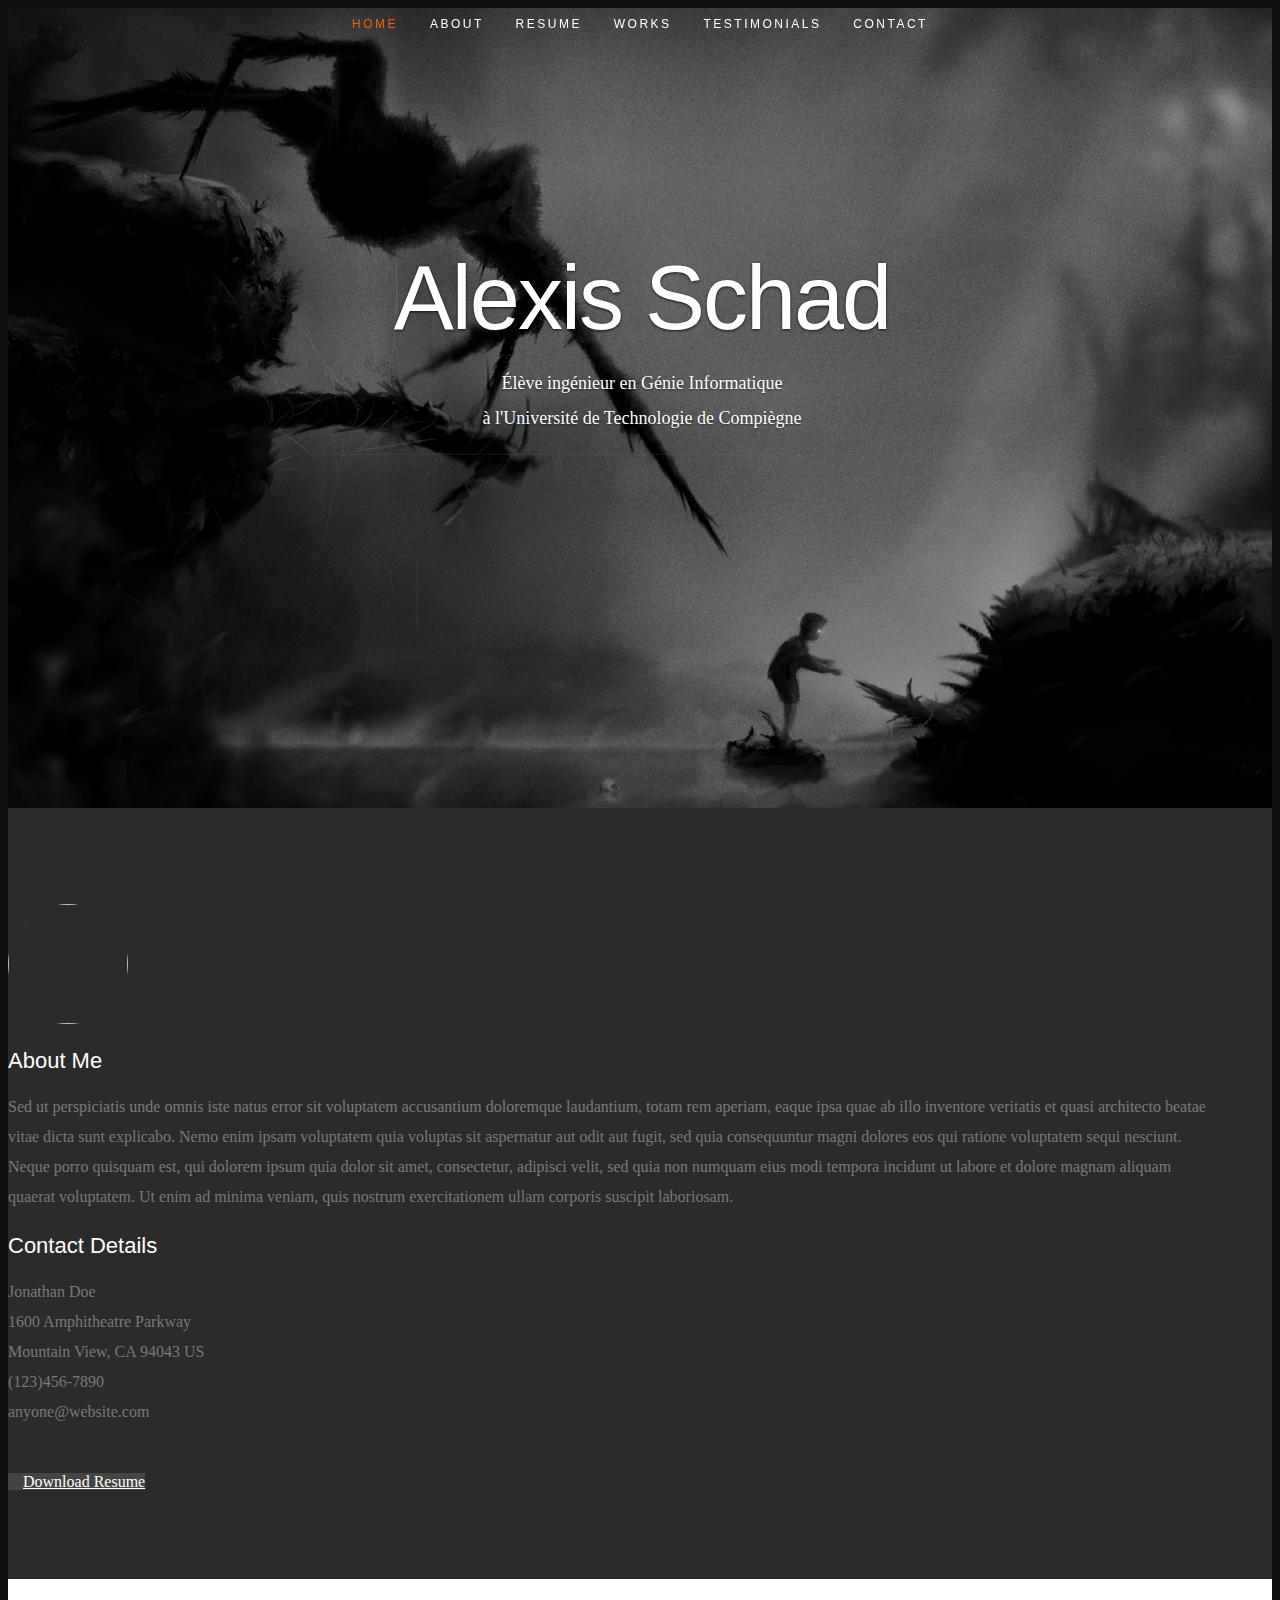
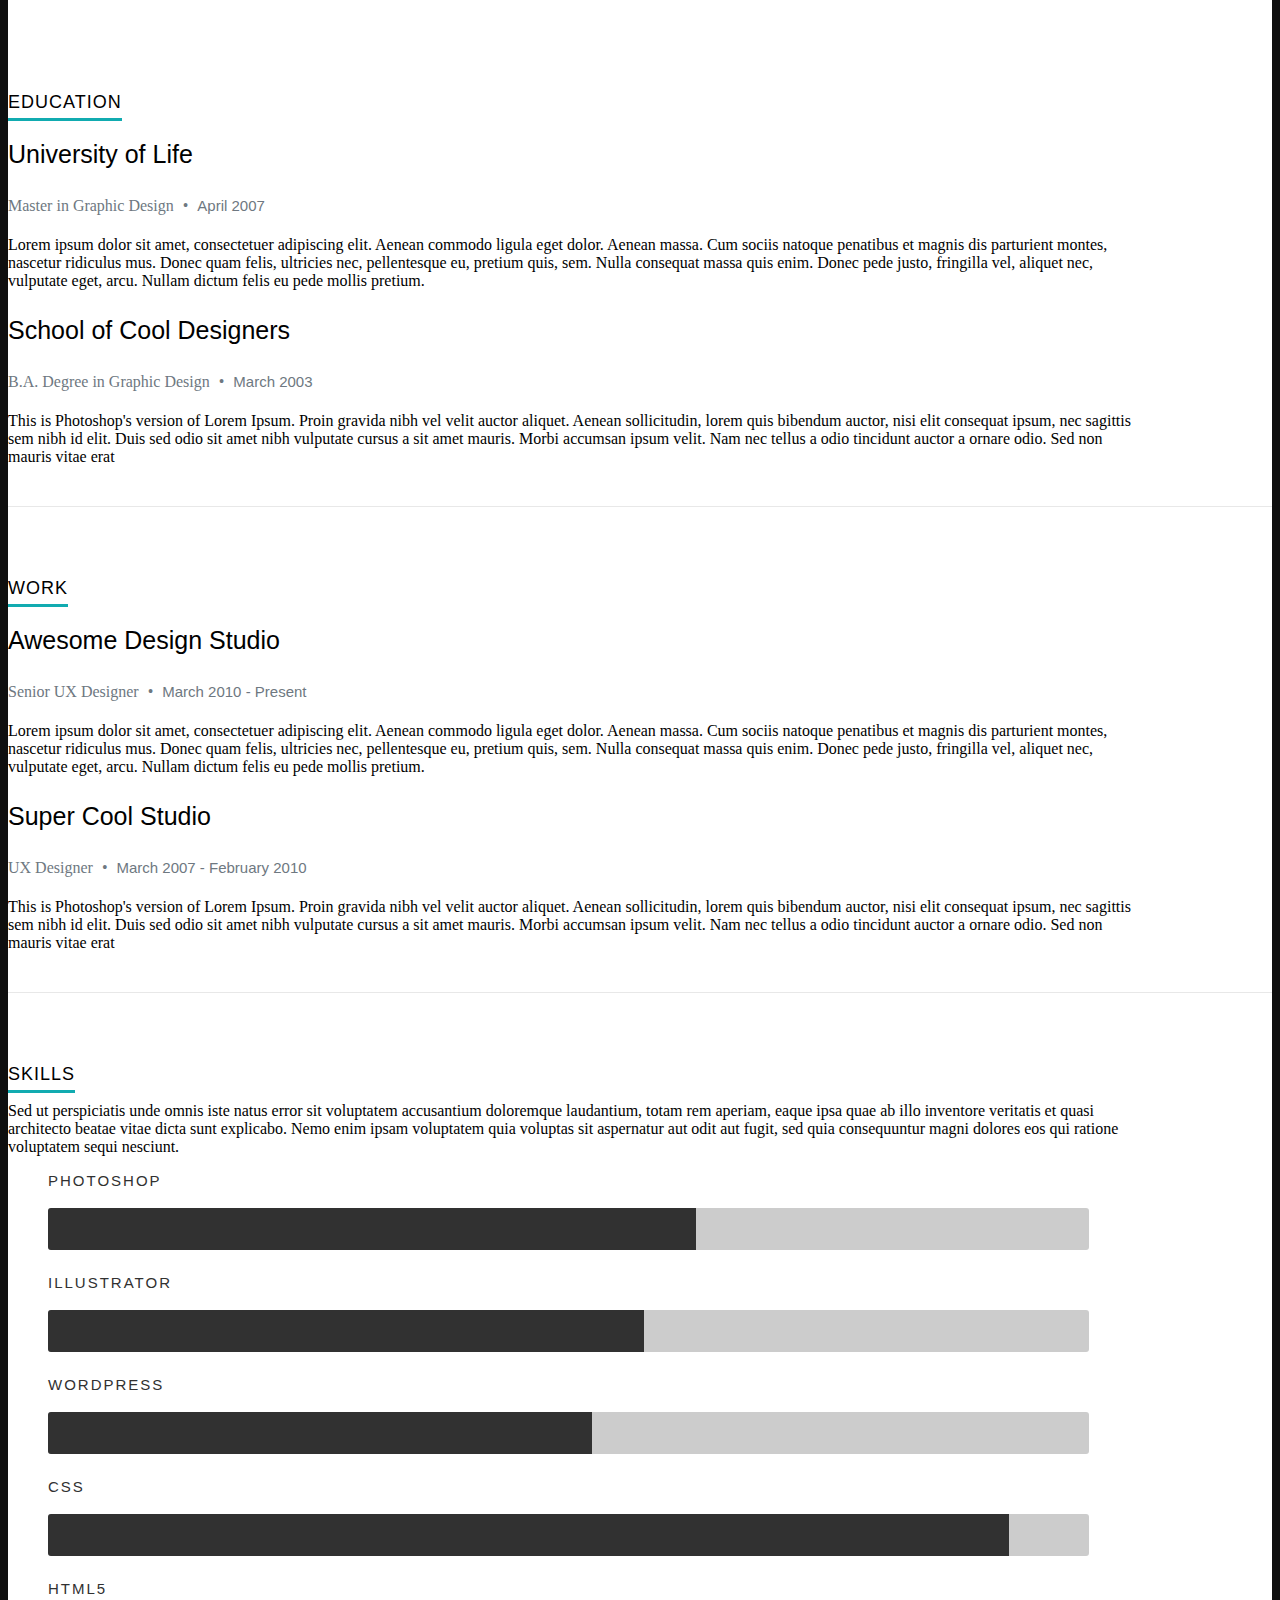
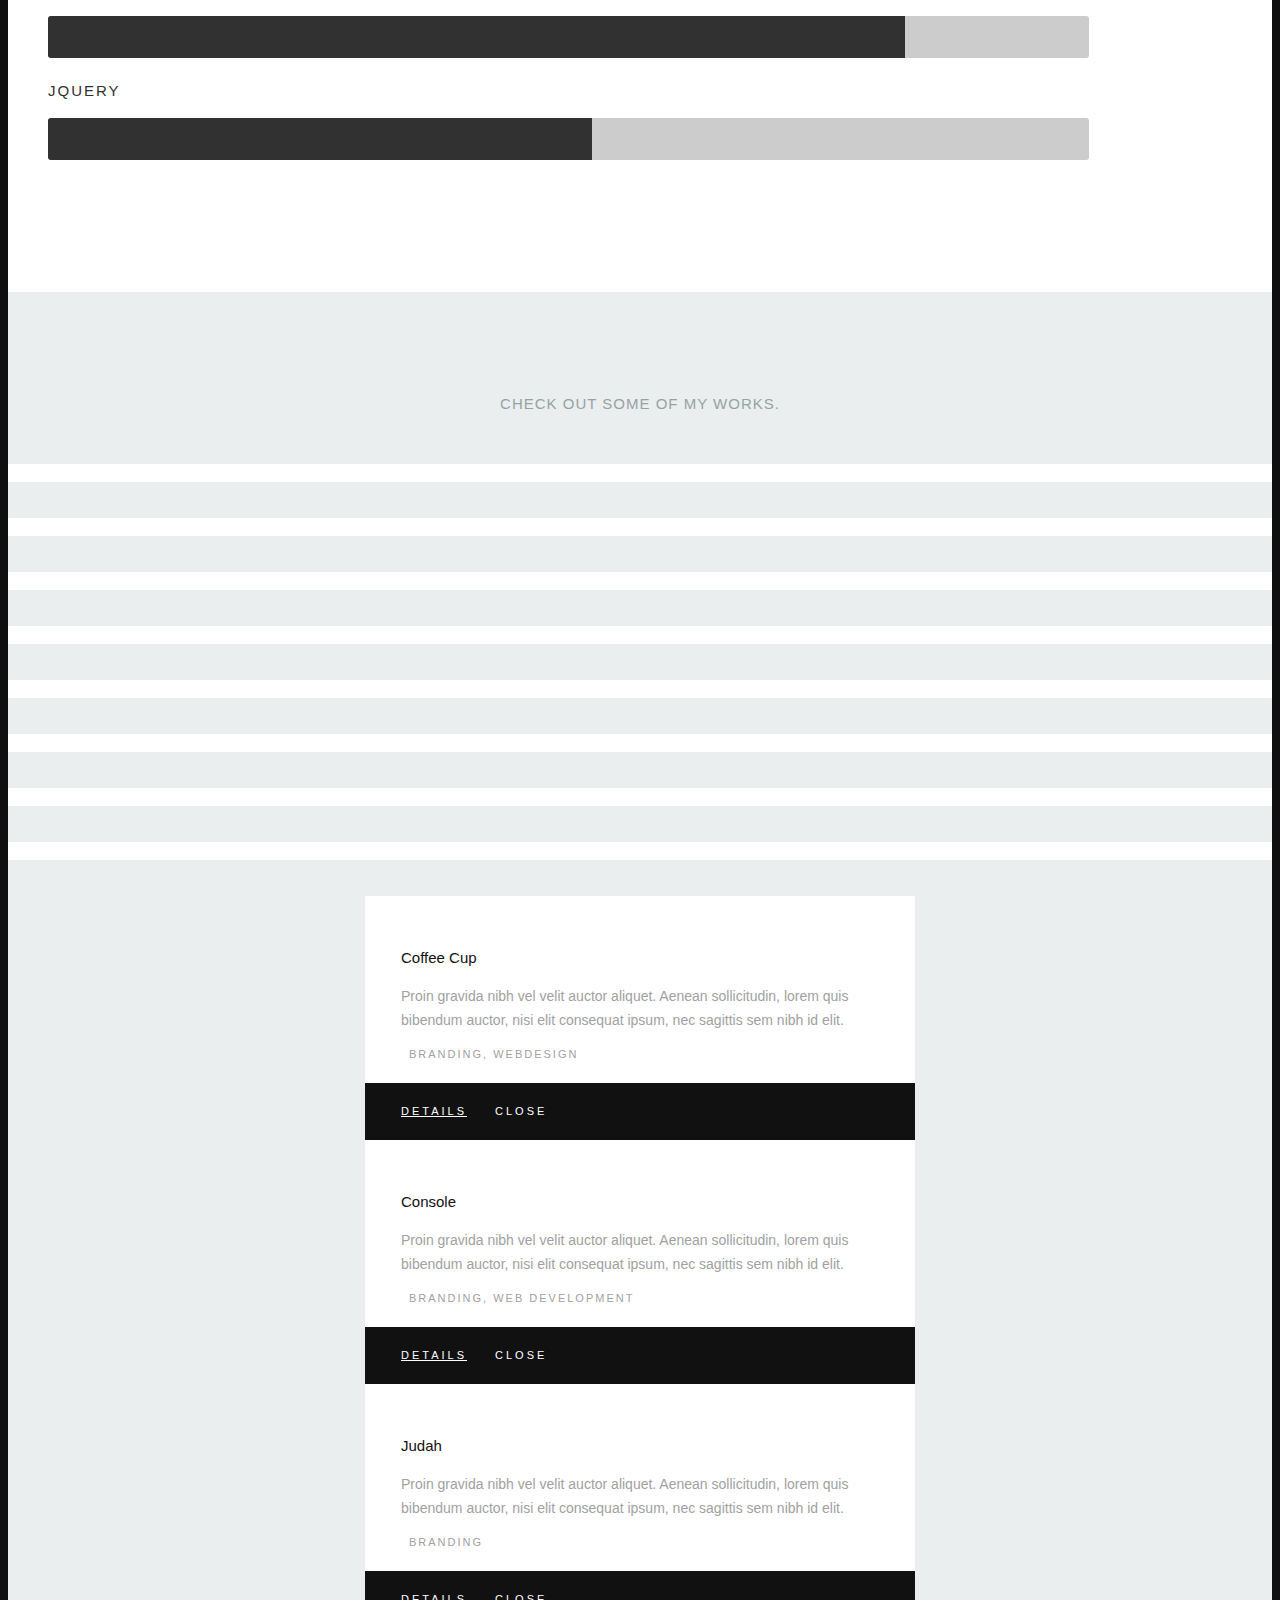
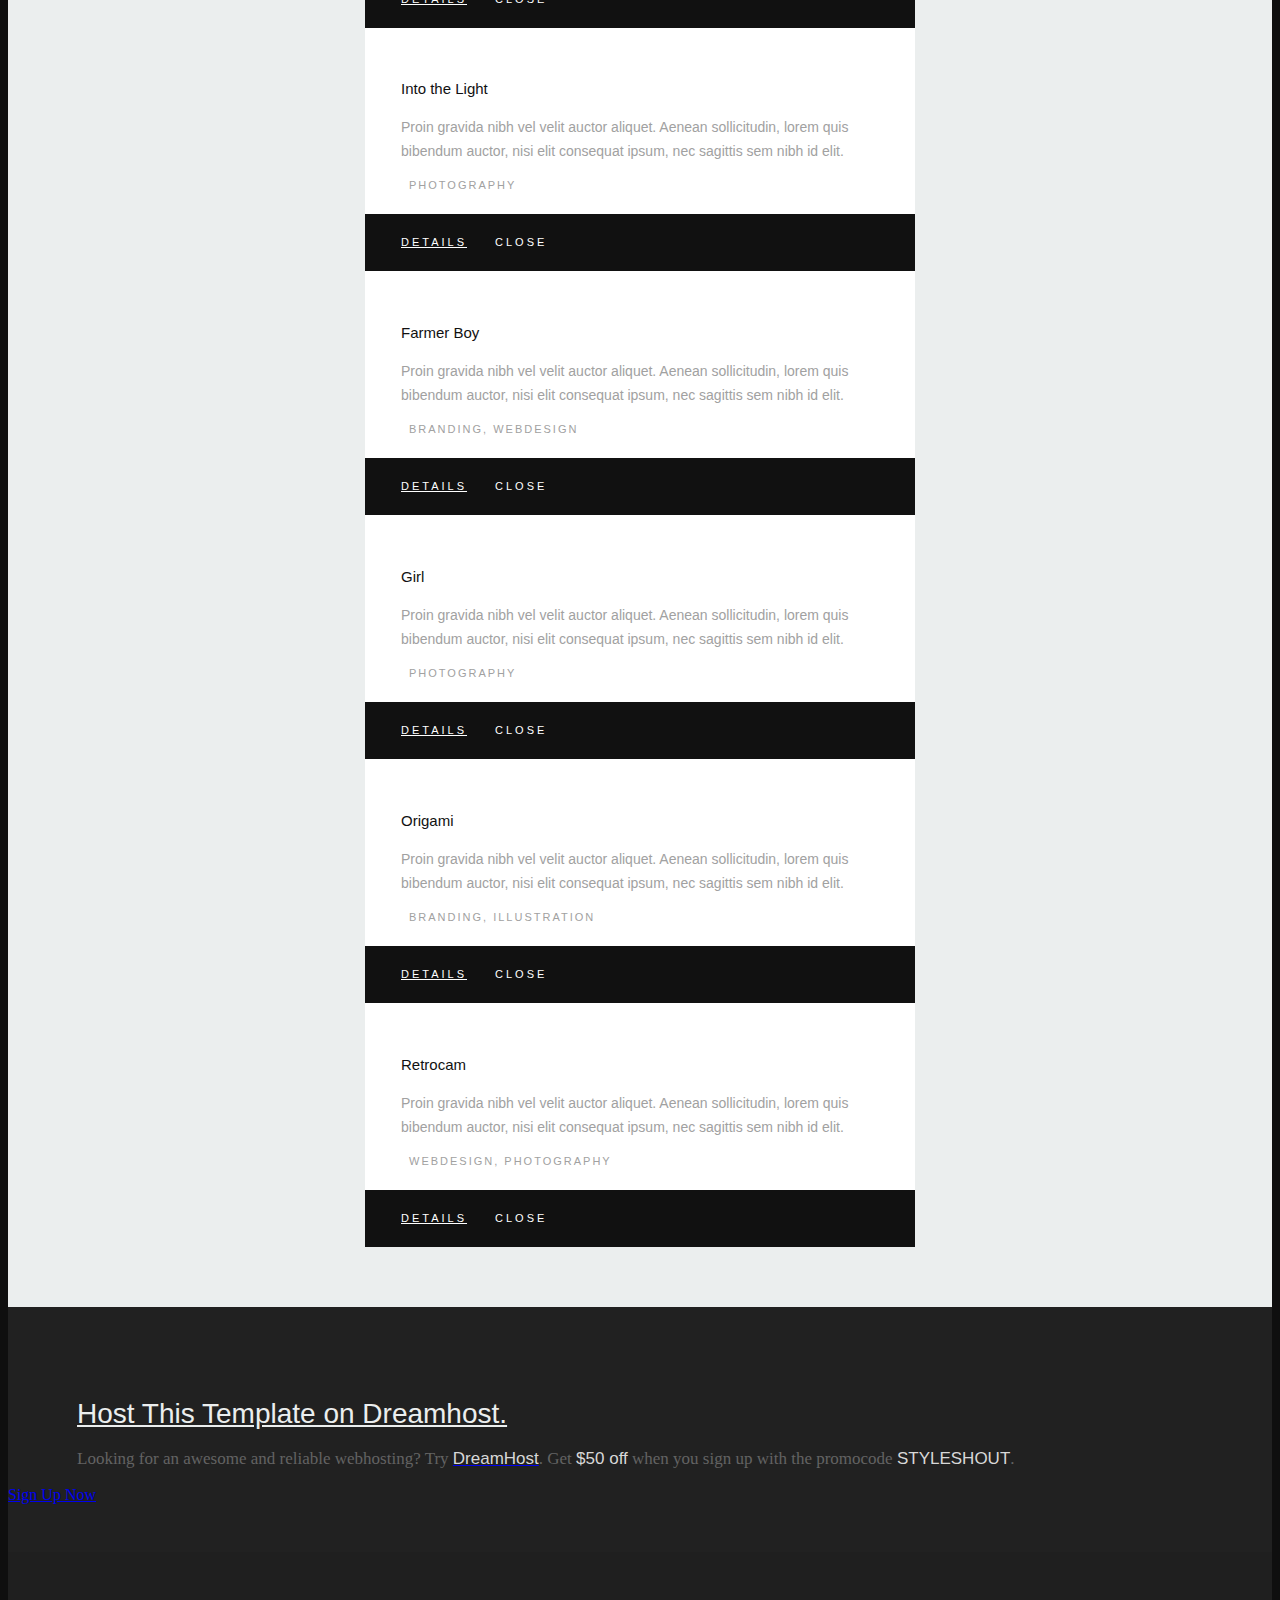
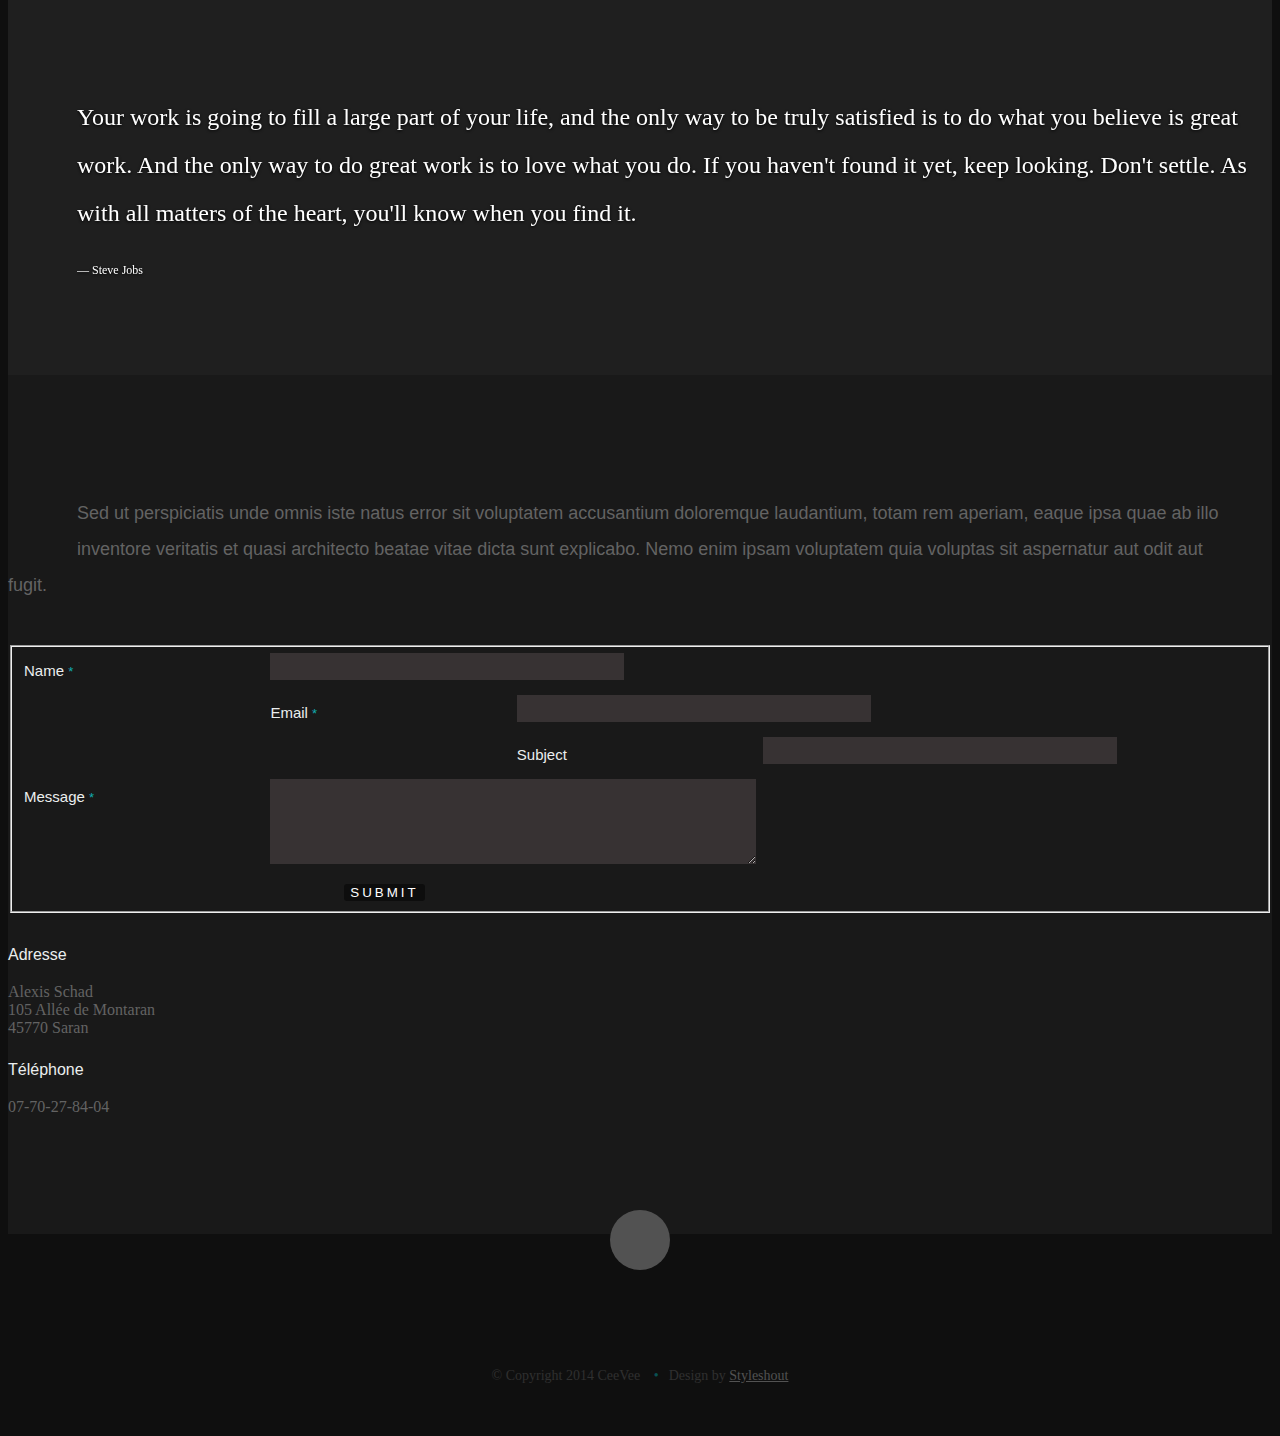
==== index.html @ 4b72c71a "Mise à jour section Contact" ====
<!DOCTYPE html>
<!--[if lt IE 8 ]><html class="no-js ie ie7" lang="en"> <![endif]-->
<!--[if IE 8 ]><html class="no-js ie ie8" lang="en"> <![endif]-->
<!--[if (gte IE 8)|!(IE)]><!--><html class="no-js" lang="en"> <!--<![endif]-->
<head>

   <!--- Basic Page Needs
   ================================================== -->
   <meta charset="utf-8">
	<title>Alexis Schad</title>
	<meta name="description" content="">
	<meta name="author" content="">

   <!-- Mobile Specific Metas
   ================================================== -->
	<meta name="viewport" content="width=device-width, initial-scale=1, maximum-scale=1">

	<!-- CSS
    ================================================== -->
   <link rel="stylesheet" href="css/default.css">
	<link rel="stylesheet" href="css/layout.css">
   <link rel="stylesheet" href="css/media-queries.css">
   <link rel="stylesheet" href="css/magnific-popup.css">

   <!-- Script
   ================================================== -->
	<script src="js/modernizr.js"></script>

   <!-- Favicons
	================================================== -->
	<link rel="shortcut icon" href="favicon.png" >

</head>

<body>

   <!-- Header
   ================================================== -->
   <header id="home">

      <nav id="nav-wrap">

         <a class="mobile-btn" href="#nav-wrap" title="Show navigation">Show navigation</a>
	      <a class="mobile-btn" href="#" title="Hide navigation">Hide navigation</a>

         <ul id="nav" class="nav">
            <li class="current"><a class="smoothscroll" href="#home">Home</a></li>
            <li><a class="smoothscroll" href="#about">About</a></li>
	         <li><a class="smoothscroll" href="#resume">Resume</a></li>
            <li><a class="smoothscroll" href="#portfolio">Works</a></li>
            <li><a class="smoothscroll" href="#testimonials">Testimonials</a></li>
            <li><a class="smoothscroll" href="#contact">Contact</a></li>
         </ul> <!-- end #nav -->

      </nav> <!-- end #nav-wrap -->

      <div class="row banner">
         <div class="banner-text">
            <h1 class="responsive-headline">Alexis Schad</h1>
            <h3><span>Élève ingénieur en Génie Informatique <br />à l'Université de Technologie de Compiègne</span></h3>
            <hr />
            <ul class="social">
               <li><a href="http://fb.com/alexis.schad" target="_blank" ><i class="fa fa-facebook"></i></a></li>
               <li><a href="http://github.com/schadocalex" target="_blank" ><i class="fa fa-github"></i></a></li>
               <li><a href="mailto:schadoc_alex@hotmail.fr"><i class="fa fa-envelope"></i></a></li>
               <li><a href="http://www.utc.fr/" target="_blank" ><i class="fa fa-university"></i></a></li>
            </ul>
         </div>
      </div>

      <p class="scrolldown">
         <a class="smoothscroll" href="#about"><i class="icon-down-circle"></i></a>
      </p>

   </header> <!-- Header End -->


   <!-- About Section
   ================================================== -->
   <section id="about">

      <div class="row">

         <div class="three columns">

            <img class="profile-pic"  src="images/profilepic.jpg" alt="" />

         </div>

         <div class="nine columns main-col">

            <h2>About Me</h2>

            <p>Sed ut perspiciatis unde omnis iste natus error sit voluptatem accusantium doloremque laudantium, totam rem aperiam,
            eaque ipsa quae ab illo inventore veritatis et quasi architecto beatae vitae dicta sunt explicabo. Nemo enim ipsam
            voluptatem quia voluptas sit aspernatur aut odit aut fugit, sed quia consequuntur magni dolores eos qui ratione
            voluptatem sequi nesciunt. Neque porro quisquam est, qui dolorem ipsum quia dolor sit amet, consectetur, adipisci velit,
            sed quia non numquam eius modi tempora incidunt ut labore et dolore magnam aliquam quaerat voluptatem.
            Ut enim ad minima veniam, quis nostrum exercitationem ullam corporis suscipit laboriosam.
            </p>

            <div class="row">

               <div class="columns contact-details">

                  <h2>Contact Details</h2>
                  <p class="address">
						   <span>Jonathan Doe</span><br>
						   <span>1600 Amphitheatre Parkway<br>
						         Mountain View, CA 94043 US
                     </span><br>
						   <span>(123)456-7890</span><br>
                     <span>anyone@website.com</span>
					   </p>

               </div>

               <div class="columns download">
                  <p>
                     <a href="#" class="button"><i class="fa fa-download"></i>Download Resume</a>
                  </p>
               </div>

            </div> <!-- end row -->

         </div> <!-- end .main-col -->

      </div>

   </section> <!-- About Section End-->


   <!-- Resume Section
   ================================================== -->
   <section id="resume">

      <!-- Education
      ----------------------------------------------- -->
      <div class="row education">

         <div class="three columns header-col">
            <h1><span>Education</span></h1>
         </div>

         <div class="nine columns main-col">

            <div class="row item">

               <div class="twelve columns">

                  <h3>University of Life</h3>
                  <p class="info">Master in Graphic Design <span>&bull;</span> <em class="date">April 2007</em></p>

                  <p>
                  Lorem ipsum dolor sit amet, consectetuer adipiscing elit. Aenean commodo ligula eget dolor. Aenean massa.
                  Cum sociis natoque penatibus et magnis dis parturient montes, nascetur ridiculus mus. Donec quam felis,
                  ultricies nec, pellentesque eu, pretium quis, sem. Nulla consequat massa quis enim.
                  Donec pede justo, fringilla vel, aliquet nec, vulputate eget, arcu. Nullam dictum felis eu pede mollis pretium.
                  </p>

               </div>

            </div> <!-- item end -->

            <div class="row item">

               <div class="twelve columns">

                  <h3>School of Cool Designers</h3>
                  <p class="info">B.A. Degree in Graphic Design <span>&bull;</span> <em class="date">March 2003</em></p>

                  <p>
                  This is Photoshop's version  of Lorem Ipsum. Proin gravida nibh vel velit auctor aliquet.
                  Aenean sollicitudin, lorem quis bibendum auctor, nisi elit consequat ipsum, nec sagittis sem
                  nibh id elit. Duis sed odio sit amet nibh vulputate cursus a sit amet mauris. Morbi accumsan
                  ipsum velit. Nam nec tellus a odio tincidunt auctor a ornare odio. Sed non  mauris vitae erat
                  </p>

               </div>

            </div> <!-- item end -->

         </div> <!-- main-col end -->

      </div> <!-- End Education -->


      <!-- Work
      ----------------------------------------------- -->
      <div class="row work">

         <div class="three columns header-col">
            <h1><span>Work</span></h1>
         </div>

         <div class="nine columns main-col">

            <div class="row item">

               <div class="twelve columns">

                  <h3>Awesome Design Studio</h3>
                  <p class="info">Senior UX Designer <span>&bull;</span> <em class="date">March 2010 - Present</em></p>

                  <p>
                  Lorem ipsum dolor sit amet, consectetuer adipiscing elit. Aenean commodo ligula eget dolor. Aenean massa.
                  Cum sociis natoque penatibus et magnis dis parturient montes, nascetur ridiculus mus. Donec quam felis,
                  ultricies nec, pellentesque eu, pretium quis, sem. Nulla consequat massa quis enim.
                  Donec pede justo, fringilla vel, aliquet nec, vulputate eget, arcu. Nullam dictum felis eu pede mollis pretium.
                  </p>

               </div>

            </div> <!-- item end -->

            <div class="row item">

               <div class="twelve columns">

                  <h3>Super Cool Studio</h3>
                  <p class="info">UX Designer <span>&bull;</span> <em class="date">March 2007 - February 2010</em></p>

                  <p>
                  This is Photoshop's version  of Lorem Ipsum. Proin gravida nibh vel velit auctor aliquet.
                  Aenean sollicitudin, lorem quis bibendum auctor, nisi elit consequat ipsum, nec sagittis sem
                  nibh id elit. Duis sed odio sit amet nibh vulputate cursus a sit amet mauris. Morbi accumsan
                  ipsum velit. Nam nec tellus a odio tincidunt auctor a ornare odio. Sed non  mauris vitae erat
                  </p>

               </div>

            </div> <!-- item end -->

         </div> <!-- main-col end -->

      </div> <!-- End Work -->


      <!-- Skills
      ----------------------------------------------- -->
      <div class="row skill">

         <div class="three columns header-col">
            <h1><span>Skills</span></h1>
         </div>

         <div class="nine columns main-col">

            <p>Sed ut perspiciatis unde omnis iste natus error sit voluptatem accusantium doloremque laudantium, totam rem aperiam,
            eaque ipsa quae ab illo inventore veritatis et quasi architecto beatae vitae dicta sunt explicabo. Nemo enim ipsam
            voluptatem quia voluptas sit aspernatur aut odit aut fugit, sed quia consequuntur magni dolores eos qui ratione
            voluptatem sequi nesciunt.
            </p>

				<div class="bars">

				   <ul class="skills">
					   <li><span class="bar-expand photoshop"></span><em>Photoshop</em></li>
                  <li><span class="bar-expand illustrator"></span><em>Illustrator</em></li>
						<li><span class="bar-expand wordpress"></span><em>Wordpress</em></li>
						<li><span class="bar-expand css"></span><em>CSS</em></li>
						<li><span class="bar-expand html5"></span><em>HTML5</em></li>
                  <li><span class="bar-expand jquery"></span><em>jQuery</em></li>
					</ul>

				</div><!-- end skill-bars -->

			</div> <!-- main-col end -->

      </div> <!-- End skills -->

   </section> <!-- Resume Section End-->


   <!-- Portfolio Section
   ================================================== -->
   <section id="portfolio">

      <div class="row">

         <div class="twelve columns collapsed">

            <h1>Check Out Some of My Works.</h1>

            <!-- portfolio-wrapper -->
            <div id="portfolio-wrapper" class="bgrid-quarters s-bgrid-thirds cf">

          	   <div class="columns portfolio-item">
                  <div class="item-wrap">

                     <a href="#modal-01" title="">
                        <img alt="" src="images/portfolio/coffee.jpg">
                        <div class="overlay">
                           <div class="portfolio-item-meta">
          					      <h5>Coffee</h5>
                              <p>Illustrration</p>
          					   </div>
                        </div>
                        <div class="link-icon"><i class="icon-plus"></i></div>
                     </a>

                  </div>
          		</div> <!-- item end -->

               <div class="columns portfolio-item">
                  <div class="item-wrap">

                     <a href="#modal-02" title="">
                        <img alt="" src="images/portfolio/console.jpg">
                        <div class="overlay">
                           <div class="portfolio-item-meta">
          					      <h5>Console</h5>
                              <p>Web Development</p>
          					   </div>
                        </div>
                        <div class="link-icon"><i class="icon-plus"></i></div>
                     </a>

                  </div>
          		</div> <!-- item end -->

               <div class="columns portfolio-item">
                  <div class="item-wrap">

                     <a href="#modal-03" title="">
                        <img alt="" src="images/portfolio/judah.jpg">
                        <div class="overlay">
                           <div class="portfolio-item-meta">
          					      <h5>Judah</h5>
                              <p>Webdesign</p>
          					   </div>
                        </div>
                        <div class="link-icon"><i class="icon-plus"></i></div>
                     </a>

                  </div>
          		</div> <!-- item end -->

               <div class="columns portfolio-item">
                  <div class="item-wrap">

                     <a href="#modal-04" title="">
                        <img alt="" src="images/portfolio/into-the-light.jpg">
                        <div class="overlay">
                           <div class="portfolio-item-meta">
          					      <h5>Into The Light</h5>
                              <p>Photography</p>
          					   </div>
                        </div>
                        <div class="link-icon"><i class="icon-plus"></i></div>
                     </a>

                  </div>
          		</div> <!-- item end -->

               <div class="columns portfolio-item">
                  <div class="item-wrap">

                     <a href="#modal-05" title="">
                        <img alt="" src="images/portfolio/farmerboy.jpg">
                        <div class="overlay">
                           <div class="portfolio-item-meta">
          					      <h5>Farmer Boy</h5>
                              <p>Branding</p>
          					   </div>
                        </div>
                        <div class="link-icon"><i class="icon-plus"></i></div>
                     </a>

                  </div>
          		</div> <!-- item end -->

               <div class="columns portfolio-item">
                  <div class="item-wrap">

                     <a href="#modal-06" title="">
                        <img alt="" src="images/portfolio/girl.jpg">
                        <div class="overlay">
                           <div class="portfolio-item-meta">
          					      <h5>Girl</h5>
                              <p>Photography</p>
          					   </div>
                        </div>
                        <div class="link-icon"><i class="icon-plus"></i></div>
                     </a>

                  </div>
          		</div> <!-- item end -->

               <div class="columns portfolio-item">
                  <div class="item-wrap">

                     <a href="#modal-07" title="">
                        <img alt="" src="images/portfolio/origami.jpg">
                        <div class="overlay">
                           <div class="portfolio-item-meta">
          					      <h5>Origami</h5>
                              <p>Illustrration</p>
          					   </div>
                        </div>
                        <div class="link-icon"><i class="icon-plus"></i></div>
                     </a>

                  </div>
          		</div> <!-- item end -->

               <div class="columns portfolio-item">
                  <div class="item-wrap">

                     <a href="#modal-08" title="">
                        <img alt="" src="images/portfolio/retrocam.jpg">
                        <div class="overlay">
                           <div class="portfolio-item-meta">
          					      <h5>Retrocam</h5>
                              <p>Web Development</p>
          					   </div>
                        </div>
                        <div class="link-icon"><i class="icon-plus"></i></div>
                     </a>

                  </div>
          		</div>  <!-- item end -->

            </div> <!-- portfolio-wrapper end -->

         </div> <!-- twelve columns end -->


         <!-- Modal Popup
	      --------------------------------------------------------------- -->

         <div id="modal-01" class="popup-modal mfp-hide">

		      <img class="scale-with-grid" src="images/portfolio/modals/m-coffee.jpg" alt="" />

		      <div class="description-box">
			      <h4>Coffee Cup</h4>
			      <p>Proin gravida nibh vel velit auctor aliquet. Aenean sollicitudin, lorem quis bibendum auctor, nisi elit consequat ipsum, nec sagittis sem nibh id elit.</p>
               <span class="categories"><i class="fa fa-tag"></i>Branding, Webdesign</span>
		      </div>

            <div class="link-box">
               <a href="http://www.behance.net">Details</a>
		         <a class="popup-modal-dismiss">Close</a>
            </div>

	      </div><!-- modal-01 End -->

         <div id="modal-02" class="popup-modal mfp-hide">

		      <img class="scale-with-grid" src="images/portfolio/modals/m-console.jpg" alt="" />

		      <div class="description-box">
			      <h4>Console</h4>
			      <p>Proin gravida nibh vel velit auctor aliquet. Aenean sollicitudin, lorem quis bibendum auctor, nisi elit consequat ipsum, nec sagittis sem nibh id elit.</p>
               <span class="categories"><i class="fa fa-tag"></i>Branding, Web Development</span>
		      </div>

            <div class="link-box">
               <a href="http://www.behance.net">Details</a>
		         <a class="popup-modal-dismiss">Close</a>
            </div>

	      </div><!-- modal-02 End -->

         <div id="modal-03" class="popup-modal mfp-hide">

		      <img class="scale-with-grid" src="images/portfolio/modals/m-judah.jpg" alt="" />

		      <div class="description-box">
			      <h4>Judah</h4>
			      <p>Proin gravida nibh vel velit auctor aliquet. Aenean sollicitudin, lorem quis bibendum auctor, nisi elit consequat ipsum, nec sagittis sem nibh id elit.</p>
               <span class="categories"><i class="fa fa-tag"></i>Branding</span>
		      </div>

            <div class="link-box">
               <a href="http://www.behance.net">Details</a>
		         <a class="popup-modal-dismiss">Close</a>
            </div>

	      </div><!-- modal-03 End -->

         <div id="modal-04" class="popup-modal mfp-hide">

		      <img class="scale-with-grid" src="images/portfolio/modals/m-intothelight.jpg" alt="" />

		      <div class="description-box">
			      <h4>Into the Light</h4>
			      <p>Proin gravida nibh vel velit auctor aliquet. Aenean sollicitudin, lorem quis bibendum auctor, nisi elit consequat ipsum, nec sagittis sem nibh id elit.</p>
               <span class="categories"><i class="fa fa-tag"></i>Photography</span>
		      </div>

            <div class="link-box">
               <a href="http://www.behance.net">Details</a>
		         <a class="popup-modal-dismiss">Close</a>
            </div>

	      </div><!-- modal-04 End -->

         <div id="modal-05" class="popup-modal mfp-hide">

		      <img class="scale-with-grid" src="images/portfolio/modals/m-farmerboy.jpg" alt="" />

		      <div class="description-box">
			      <h4>Farmer Boy</h4>
			      <p>Proin gravida nibh vel velit auctor aliquet. Aenean sollicitudin, lorem quis bibendum auctor, nisi elit consequat ipsum, nec sagittis sem nibh id elit.</p>
               <span class="categories"><i class="fa fa-tag"></i>Branding, Webdesign</span>
		      </div>

            <div class="link-box">
               <a href="http://www.behance.net">Details</a>
		         <a class="popup-modal-dismiss">Close</a>
            </div>

	      </div><!-- modal-05 End -->

         <div id="modal-06" class="popup-modal mfp-hide">

		      <img class="scale-with-grid" src="images/portfolio/modals/m-girl.jpg" alt="" />

		      <div class="description-box">
			      <h4>Girl</h4>
			      <p>Proin gravida nibh vel velit auctor aliquet. Aenean sollicitudin, lorem quis bibendum auctor, nisi elit consequat ipsum, nec sagittis sem nibh id elit.</p>
               <span class="categories"><i class="fa fa-tag"></i>Photography</span>
		      </div>

            <div class="link-box">
               <a href="http://www.behance.net">Details</a>
		         <a class="popup-modal-dismiss">Close</a>
            </div>

	      </div><!-- modal-06 End -->

         <div id="modal-07" class="popup-modal mfp-hide">

		      <img class="scale-with-grid" src="images/portfolio/modals/m-origami.jpg" alt="" />

		      <div class="description-box">
			      <h4>Origami</h4>
			      <p>Proin gravida nibh vel velit auctor aliquet. Aenean sollicitudin, lorem quis bibendum auctor, nisi elit consequat ipsum, nec sagittis sem nibh id elit.</p>
               <span class="categories"><i class="fa fa-tag"></i>Branding, Illustration</span>
		      </div>

            <div class="link-box">
               <a href="http://www.behance.net">Details</a>
		         <a class="popup-modal-dismiss">Close</a>
            </div>

	      </div><!-- modal-07 End -->

         <div id="modal-08" class="popup-modal mfp-hide">

		      <img class="scale-with-grid" src="images/portfolio/modals/m-retrocam.jpg" alt="" />

		      <div class="description-box">
			      <h4>Retrocam</h4>
			      <p>Proin gravida nibh vel velit auctor aliquet. Aenean sollicitudin, lorem quis bibendum auctor, nisi elit consequat ipsum, nec sagittis sem nibh id elit.</p>
               <span class="categories"><i class="fa fa-tag"></i>Webdesign, Photography</span>
		      </div>

            <div class="link-box">
               <a href="http://www.behance.net">Details</a>
		         <a class="popup-modal-dismiss">Close</a>
            </div>

	      </div><!-- modal-01 End -->


      </div> <!-- row End -->

   </section> <!-- Portfolio Section End-->


   <!-- Call-To-Action Section
   ================================================== -->
   <section id="call-to-action">

      <div class="row">

         <div class="two columns header-col">

            <h1><span>Get Hosting.</span></h1>

         </div>

         <div class="seven columns">

            <h2><a href="http://www.dreamhost.com/r.cgi?287326|STYLESHOUT">Host This Template on Dreamhost.</a></h2>
            <p>Looking for an awesome and reliable webhosting? Try <a href="http://www.dreamhost.com/r.cgi?287326|STYLESHOUT"><span>DreamHost</span></a>.
					Get <span>$50 off</span> when you sign up with the promocode <span>STYLESHOUT</span>. 
					<!-- Simply type	the promocode in the box labeled “Promo Code” when placing your order. --></p>

         </div>

         <div class="three columns action">

            <a href="http://www.dreamhost.com/r.cgi?287326|STYLESHOUT" class="button">Sign Up Now</a>

         </div>

      </div>

   </section> <!-- Call-To-Action Section End-->


   <!-- Testimonials Section
   ================================================== -->
   <section id="testimonials">

      <div class="text-container">

         <div class="row">

            <div class="two columns header-col">

               <h1><span>Client Testimonials</span></h1>

            </div>

            <div class="ten columns flex-container">

               <div class="flexslider">

                  <ul class="slides">

                     <li>
                        <blockquote>
                           <p>Your work is going to fill a large part of your life, and the only way to be truly satisfied is
                           to do what you believe is great work. And the only way to do great work is to love what you do.
                           If you haven't found it yet, keep looking. Don't settle. As with all matters of the heart, you'll know when you find it.
                           </p>
                           <cite>Steve Jobs</cite>
                        </blockquote>
                     </li> <!-- slide ends -->

                     <li>
                        <blockquote>
                           <p>This is Photoshop's version  of Lorem Ipsum. Proin gravida nibh vel velit auctor aliquet.
                           Aenean sollicitudin, lorem quis bibendum auctor, nisi elit consequat ipsum, nec sagittis sem
                           nibh id elit. Duis sed odio sit amet nibh vulputate cursus a sit amet mauris.
                           </p>
                           <cite>Mr. Adobe</cite>
                        </blockquote>
                     </li> <!-- slide ends -->

                  </ul>

               </div> <!-- div.flexslider ends -->

            </div> <!-- div.flex-container ends -->

         </div> <!-- row ends -->

       </div>  <!-- text-container ends -->

   </section> <!-- Testimonials Section End-->


   <!-- Contact Section
   ================================================== -->
   <section id="contact">

         <div class="row section-head">

            <div class="two columns header-col">

               <h1><span>Get In Touch.</span></h1>

            </div>

            <div class="ten columns">

                  <p class="lead">Sed ut perspiciatis unde omnis iste natus error sit voluptatem accusantium doloremque laudantium, totam rem aperiam,
                  eaque ipsa quae ab illo inventore veritatis et quasi architecto beatae vitae dicta sunt explicabo. Nemo enim ipsam
                  voluptatem quia voluptas sit aspernatur aut odit aut fugit.
                  </p>

            </div>

         </div>

         <div class="row">

            <div class="eight columns">

               <!-- form -->
               <form action="" method="post" id="contactForm" name="contactForm">
					<fieldset>

                  <div>
						   <label for="contactName">Name <span class="required">*</span></label>
						   <input type="text" value="" size="35" id="contactName" name="contactName">
                  </div>

                  <div>
						   <label for="contactEmail">Email <span class="required">*</span></label>
						   <input type="text" value="" size="35" id="contactEmail" name="contactEmail">
                  </div>

                  <div>
						   <label for="contactSubject">Subject</label>
						   <input type="text" value="" size="35" id="contactSubject" name="contactSubject">
                  </div>

                  <div>
                     <label for="contactMessage">Message <span class="required">*</span></label>
                     <textarea cols="50" rows="5" id="contactMessage" name="contactMessage"></textarea>
                  </div>

                  <div>
                     <button class="submit">Submit</button>
                     <span id="image-loader">
                        <img alt="" src="images/loader.gif">
                     </span>
                  </div>

					</fieldset>
				   </form> <!-- Form End -->

               <!-- contact-warning -->
               <div id="message-warning"> Error boy</div>
               <!-- contact-success -->
				   <div id="message-success">
                  <i class="fa fa-check"></i>Your message was sent, thank you!<br>
				   </div>

            </div>


            <aside class="four columns footer-widgets">

               <div class="widget widget_contact">
                  <h4>Adresse</h4>
                  <p class="address">
                     Alexis Schad<br>
                     105 Allée de Montaran <br>
                     45770 Saran<br>
                  </p>
               </div>
               <div class="widget widget_contact">
                  <h4>Téléphone</h4>
                  <p class="address">
                     07-70-27-84-04
                  </p>
               </div>

               <!-- <div class="widget widget_tweets">

                  <h4 class="widget-title">Latest Tweets</h4>

                  <ul id="twitter">
                     <li>
                        <span>
                        This is Photoshop's version  of Lorem Ipsum. Proin gravida nibh vel velit auctor aliquet.
                        Aenean sollicitudin, lorem quis bibendum auctor, nisi elit consequat ipsum
                        <a href="#">http://t.co/CGIrdxIlI3</a>
                        </span>
                        <b><a href="#">2 Days Ago</a></b>
                     </li>
                     <li>
                        <span>
                        Sed ut perspiciatis unde omnis iste natus error sit voluptatem accusantium doloremque laudantium, totam rem aperiam,
                        eaque ipsa quae ab illo inventore veritatis et quasi
                        <a href="#">http://t.co/CGIrdxIlI3</a>
                        </span>
                        <b><a href="#">3 Days Ago</a></b>
                     </li>
                  </ul>

		         </div> -->

            </aside>

      </div>

   </section> <!-- Contact Section End-->


   <!-- footer
   ================================================== -->
   <footer>

      <div class="row">

         <div class="twelve columns">

            <ul class="social-links">
               <li><a href="#"><i class="fa fa-facebook"></i></a></li>
               <li><a href="#"><i class="fa fa-twitter"></i></a></li>
               <li><a href="#"><i class="fa fa-google-plus"></i></a></li>
               <li><a href="#"><i class="fa fa-linkedin"></i></a></li>
               <li><a href="#"><i class="fa fa-instagram"></i></a></li>
               <li><a href="#"><i class="fa fa-dribbble"></i></a></li>
               <li><a href="#"><i class="fa fa-skype"></i></a></li>
            </ul>

            <ul class="copyright">
               <li>&copy; Copyright 2014 CeeVee</li>
               <li>Design by <a title="Styleshout" href="http://www.styleshout.com/">Styleshout</a></li>   
            </ul>

         </div>

         <div id="go-top"><a class="smoothscroll" title="Back to Top" href="#home"><i class="icon-up-open"></i></a></div>

      </div>

   </footer> <!-- Footer End-->

   <!-- Java Script
   ================================================== -->
   <script src="http://ajax.googleapis.com/ajax/libs/jquery/1.10.2/jquery.min.js"></script>
   <script>window.jQuery || document.write('<script src="js/jquery-1.10.2.min.js"><\/script>')</script>
   <script type="text/javascript" src="js/jquery-migrate-1.2.1.min.js"></script>

   <script src="js/jquery.flexslider.js"></script>
   <script src="js/waypoints.js"></script>
   <script src="js/jquery.fittext.js"></script>
   <script src="js/magnific-popup.js"></script>
   <script src="js/init.js"></script>

</body>

</html>
---- css/layout.css ----
/*
=====================================================================
*   Ceevee v1.0 Layout Stylesheet
*   url: styleshout.com
*   03-18-2014
=====================================================================

   TOC:
   a. General Styles
   b. Header Styles
   c. About Section
   d. Resume Section
   e. Portfolio Section
   f. Call To Action Section
   g. Testimonials Section
   h. Contact Section
   i. Footer

===================================================================== */

/* ------------------------------------------------------------------ */
/* a. General Styles
/* ------------------------------------------------------------------ */

body { background: #0f0f0f; }

/* ------------------------------------------------------------------ */
/* b. Header Styles
/* ------------------------------------------------------------------ */

header {
   position: relative;
   height: 800px;
   min-height: 500px;
   width: 100%;
   background: #161415 url(../images/header-background5.jpg) no-repeat top center;
   background-size: cover !important;
	-webkit-background-size: cover !important;
   text-align: center;
   overflow: hidden;
}

/* vertically center banner section */
header:before {
   content: '';
   display: inline-block;
   vertical-align: middle;
   height: 100%;
}
header .banner {
   display: inline-block;
   vertical-align: middle;
   margin: 0 auto;
   width: 85%;
   padding-bottom: 30px;s
   text-align: center;
}

header .banner-text { width: 100%; }
header .banner-text h1 {
   font: 90px/1.1em 'opensans-bold', sans-serif;
   color: #fff;
   letter-spacing: -2px;
   margin: 0 auto 18px auto;
   text-shadow: 0px 1px 3px rgba(0, 0, 0, .8);
}
header .banner-text h3 {
   font: 18px/1.9em 'librebaskerville-regular', serif;
   color: #A8A8A8;
   margin: 0 auto;
   width: 70%;
   text-shadow: 0px 1px 2px rgba(0, 0, 0, .5);
}
header .banner-text h3 span,
header .banner-text h3 a {
   color: #fff;
}
header .banner-text hr {
   width: 60%;
   margin: 18px auto 24px auto;
   border-color: #2F2D2E;
   border-color: rgba(150, 150, 150, .1);
}

/* header social links */
header .social {
   margin: 24px 0;
   padding: 0;
   font-size: 30px;
   text-shadow: 0px 1px 2px rgba(0, 0, 0, .8);
}
header .social li {
   display: inline-block;
   margin: 0 15px;
   padding: 0;
}
header .social li a { color: #fff; }
header .social li a:hover { color: #11ABB0; }

/* scrolldown link */
header .scrolldown a {
   position: absolute;
   bottom: 30px;
   left: 50%;
   margin-left: -29px;
   color: #fff;
   display: block;
   height: 42px;
   width: 42px;
   font-size: 42px;
   line-height: 42px;
   color: #fff;
   border-radius: 100%;

   -webkit-transition: all .3s ease-in-out;
   -moz-transition: all .3s ease-in-out;
   -o-transition: all .3s ease-in-out;
   transition: all .3s ease-in-out;
}
header .scrolldown a:hover { color: #11ABB0; }

/* primary navigation
--------------------------------------------------------------------- */
#nav-wrap ul, #nav-wrap li, #nav-wrap a {
	 margin: 0;
	 padding: 0;
	 border: none;
	 outline: none;
}

/* nav-wrap */
#nav-wrap {
   font: 12px 'opensans-bold', sans-serif;
   width: 100%;
   text-transform: uppercase;
   letter-spacing: 2.5px;
   margin: 0 auto;
   z-index: 100;
   position: fixed;
   left: 0;
   top: 0;
}
.opaque { background-color: #333; }

/* hide toggle button */
#nav-wrap > a.mobile-btn { display: none; }

ul#nav {
   min-height: 48px;
   width: auto;

   /* center align the menu */
   text-align: center;
}
ul#nav li {
   position: relative;
   list-style: none;
   height: 48px;
   display: inline-block;
}

/* Links */
ul#nav li a {

/* 8px padding top + 8px padding bottom + 32px line-height = 48px */

   display: inline-block;
   padding: 8px 13px;
   line-height: 32px;
	text-decoration: none;
   text-align: left;
   color: #fff;

	-webkit-transition: color .2s ease-in-out;
	-moz-transition: color .2s ease-in-out;
	-o-transition: color .2s ease-in-out;
	-ms-transition: color .2s ease-in-out;
	transition: color .2s ease-in-out;
}

ul#nav li a:active { background-color: transparent !important; }
ul#nav li.current a { color: #F06000; }


/* ------------------------------------------------------------------ */
/* c. About Section
/* ------------------------------------------------------------------ */

#about {
   background: #2B2B2B;
   padding-top: 96px;
   padding-bottom: 66px;
   overflow: hidden;
}

#about a, #about a:visited  { color: #fff; }
#about a:hover, #about a:focus { color: #11ABB0; }

#about h2 {
   font: 22px/30px 'opensans-bold', sans-serif;
   color: #fff;
   margin-bottom: 12px;
}
#about p {
   line-height: 30px;
   color: #7A7A7A;
}
#about .profile-pic {
   position: relative;
   width: 120px;
   height: 120px;
   border-radius: 100%;
}
#about .contact-details { width: 41.66667%; }
#about .download {
   width: 58.33333%;
   padding-top: 6px;
}
#about .main-col { padding-right: 5%; }
#about .download .button {
   margin-top: 6px;
   background: #444;
}
#about .download .button:hover {
   background: #fff;
   color: #2B2B2B;
}
#about .download .button i {
   margin-right: 15px;
   font-size: 20px;
}


/* ------------------------------------------------------------------ */
/* d. Resume Section
/* ------------------------------------------------------------------ */

#resume {
   background: #fff;
   padding-top: 90px;
   padding-bottom: 72px;
   overflow: hidden;
}

#resume a, #resume a:visited  { color: #11ABB0; }
#resume a:hover, #resume a:focus { color: #313131; }

#resume h1 {
   font: 18px/24px 'opensans-bold', sans-serif;
   text-transform: uppercase;
   letter-spacing: 1px;
}
#resume h1 span {
   border-bottom: 3px solid #11ABB0;
   padding-bottom: 6px;
}
#resume h3 {
   font: 25px/30px 'opensans-bold', sans-serif;
}

#resume .header-col { padding-top: 9px; }
#resume .main-col { padding-right: 10%; }

.education, .work {
   margin-bottom: 48px;
   padding-bottom: 24px;
   border-bottom: 1px solid #E8E8E8;
}
#resume .info {
   font: 16px/24px 'librebaskerville-italic', serif;
   color: #6E7881;
   margin-bottom: 18px;
   margin-top: 9px;
}
#resume .info span {
   margin-right: 5px;
   margin-left: 5px;
}
#resume .date {
   font: 15px/24px 'opensans-regular', sans-serif;
   margin-top: 6px;
}

/*----------------------------------------------*/
/*	Skill Bars
/*----------------------------------------------*/

.bars {
	width: 95%;
	float: left;
	padding: 0;
	text-align: left;
}
.bars .skills {
  	margin-top: 36px;
   list-style: none;
}
.bars li {
   position: relative;
  	margin-bottom: 60px;
  	background: #ccc;
  	height: 42px;
  	border-radius: 3px;
}
.bars li em {
	font: 15px 'opensans-bold', sans-serif;
   color: #313131;
	text-transform: uppercase;
   letter-spacing: 2px;
	font-weight: normal;
   position: relative;
	top: -36px;
}
.bar-expand {
   position: absolute;
   left: 0;
   top: 0;

   margin: 0;
   padding-right: 24px;
  	background: #313131;
   display: inline-block;
  	height: 42px;
   line-height: 42px;
   border-radius: 3px 0 0 3px;
}

.photoshop {
  	width: 60%;
  	-moz-animation: photoshop 2s ease;
  	-webkit-animation: photoshop 2s ease;
}
.illustrator {
  	width: 55%;
  	-moz-animation: illustrator 2s ease;
  	-webkit-animation: illustrator 2s ease;
}
.wordpress {
  	width: 50%;
  	-moz-animation: wordpress 2s ease;
  	-webkit-animation: wordpress 2s ease;
}
.css {
  	width: 90%;
  	-moz-animation: css 2s ease;
  	-webkit-animation: css 2s ease;
}
.html5 {
  	width: 80%;
  	-moz-animation: html5 2s ease;
  	-webkit-animation: html5 2s ease;
}
.jquery {
  	width: 50%;
  	-moz-animation: jquery 2s ease;
  	-webkit-animation: jquery 2s ease;
}

@-moz-keyframes photoshop {
  0%   { width: 0px;  }
  100% { width: 60%;  }
}
@-moz-keyframes illustrator {
  0%   { width: 0px;  }
  100% { width: 55%;  }
}
@-moz-keyframes wordpress {
  0%   { width: 0px;  }
  100% { width: 50%;  }
}
@-moz-keyframes css {
  0%   { width: 0px;  }
  100% { width: 90%;  }
}
@-moz-keyframes html5 {
  0%   { width: 0px;  }
  100% { width: 80%;  }
}
@-moz-keyframes jquery {
  0%   { width: 0px;  }
  100% { width: 50%;  }
}

@-webkit-keyframes photoshop {
  0%   { width: 0px;  }
  100% { width: 60%;  }
}
@-webkit-keyframes illustrator {
  0%   { width: 0px;  }
  100% { width: 55%;  }
}
@-webkit-keyframes wordpress {
  0%   { width: 0px;  }
  100% { width: 50%;  }
}
@-webkit-keyframes css {
  0%   { width: 0px;  }
  100% { width: 90%;  }
}
@-webkit-keyframes html5 {
  0%   { width: 0px;  }
  100% { width: 80%;  }
}
@-webkit-keyframes jquery {
  0%   { width: 0px;  }
  100% { width: 50%;  }
}

/* ------------------------------------------------------------------ */
/* e. Portfolio Section
/* ------------------------------------------------------------------ */

#portfolio {
   background: #ebeeee;
   padding-top: 90px;
   padding-bottom: 60px;
}
#portfolio h1 {
   font: 15px/24px 'opensans-semibold', sans-serif;
   text-transform: uppercase;
   letter-spacing: 1px;
   text-align: center;
   margin-bottom: 48px;
   color: #95A3A3;
}

/* Portfolio Content */
#portfolio-wrapper .columns { margin-bottom: 36px; }
.portfolio-item .item-wrap {
   background: #fff;
   overflow: hidden;
   position: relative;

   -webkit-transition: all 0.3s ease-in-out;
	-moz-transition: all 0.3s ease-in-out;
	-o-transition: all 0.3s ease-in-out;
	-ms-transition: all 0.3s ease-in-out;
	transition: all 0.3s ease-in-out;
}
.portfolio-item .item-wrap a {
   display: block;
   cursor: pointer;
}

/* overlay */
.portfolio-item .item-wrap .overlay {
   position: absolute;
   left: 0;
   top: 0;
   width: 100%;
   height: 100%;

	opacity: 0;
	-moz-opacity: 0;
	filter:alpha(opacity=0);

   -webkit-transition: opacity 0.3s ease-in-out;
	-moz-transition: opacity 0.3s ease-in-out;
	-o-transition: opacity 0.3s ease-in-out;
	transition: opacity 0.3s ease-in-out;

   background: url(../images/overlay-bg.png) repeat;
}
.portfolio-item .item-wrap .link-icon {
   display: block;
   color: #fff;
   height: 30px;
   width: 30px;
   font-size: 18px;
   line-height: 30px;
   text-align: center;

   opacity: 0;
	-moz-opacity: 0;
	filter:alpha(opacity=0);

   -webkit-transition: opacity 0.3s ease-in-out;
	-moz-transition: opacity 0.3s ease-in-out;
	-o-transition: opacity 0.3s ease-in-out;
	transition: opacity 0.3s ease-in-out;

   position: absolute;
   top: 50%;
   left: 50%;
   margin-left: -15px;
   margin-top: -15px;
}
.portfolio-item .item-wrap img {
   vertical-align: bottom;
}
.portfolio-item .portfolio-item-meta { padding: 18px }
.portfolio-item .portfolio-item-meta h5 {
   font: 14px/21px 'opensans-bold', sans-serif;
   color: #fff;
}
.portfolio-item .portfolio-item-meta p {
   font: 12px/18px 'opensans-light', sans-serif;
   color: #c6c7c7;
   margin-bottom: 0;
}

/* on hover */
.portfolio-item:hover .overlay {
	opacity: 1;
	-moz-opacity: 1;
	filter:alpha(opacity=100);
}
.portfolio-item:hover .link-icon {
   opacity: 1;
	-moz-opacity: 1;
	filter:alpha(opacity=100);
}

/* popup modal */
.popup-modal {
	max-width: 550px;
	background: #fff;
	position: relative;
	margin: 0 auto;
}
.popup-modal .description-box { padding: 12px 36px 18px 36px; }
.popup-modal .description-box h4 {
   font: 15px/24px 'opensans-bold', sans-serif;
	margin-bottom: 12px;
   color: #111;
}
.popup-modal .description-box p {
	font: 14px/24px 'opensans-regular', sans-serif;
   color: #A1A1A1;
   margin-bottom: 12px;
}
.popup-modal .description-box .categories {
   font: 11px/21px 'opensans-light', sans-serif;
   color: #A1A1A1;
   text-transform: uppercase;
   letter-spacing: 2px;
   display: block;
   text-align: left;
}
.popup-modal .description-box .categories i {
   margin-right: 8px;
}
.popup-modal .link-box {
   padding: 18px 36px;
   background: #111;
   text-align: left;
}
.popup-modal .link-box a {
   color: #fff;
	font: 11px/21px 'opensans-bold', sans-serif;
	text-transform: uppercase;
   letter-spacing: 3px;
   cursor: pointer;
}
.popup-modal a:hover {	color: #00CCCC; }
.popup-modal a.popup-modal-dismiss { margin-left: 24px; }


/* fadein/fadeout effect for modal popup
/* ------------------------------------------------------------------ */

/* content at start */
.mfp-fade.mfp-wrap .mfp-content .popup-modal {
   opacity: 0;
   -webkit-transition: all 200ms ease-in-out;
	-moz-transition: all 200ms ease-in-out;
	-o-transition: all 200ms ease-in-out;
	-ms-transition: all 200ms ease-in-out;
   transition: all 200ms ease-in-out;
}
/* content fadein */
.mfp-fade.mfp-wrap.mfp-ready .mfp-content .popup-modal {
   opacity: 1;
}
/* content fadeout */
.mfp-fade.mfp-wrap.mfp-removing .mfp-content .popup-modal {
   opacity: 0;
}

/* ------------------------------------------------------------------ */
/* f. Call To Action Section
/* ------------------------------------------------------------------ */

#call-to-action {
   background: #212121;
   padding-top: 66px;
   padding-bottom: 48px;
}
#call-to-action h1 {
   font: 18px/24px 'opensans-bold', sans-serif;
   text-transform: uppercase;
   letter-spacing: 3px;
   color: #fff;
}
#call-to-action h1 span { display: none; }
#call-to-action .header-col h1:before {
   font-family: 'FontAwesome';
   content: "\f0ac";
	padding-right: 10px;
	font-size: 72px;
   line-height: 72px;
   text-align: left;
   float: left;
   color: #fff;
}
#call-to-action .action {
   margin-top: 12px;
}
#call-to-action h2 {
   font: 28px/36px 'opensans-bold', sans-serif;
   color: #EBEEEE;
   margin-bottom: 6px;
}
#call-to-action h2 a {
   color: inherit;
}
#call-to-action p {
   color: #636363;
   font-size: 17px;
}
/*#
call-to-action .button {
	color:#fff;
   background: #0D0D0D;
}
*/
#call-to-action .button:hover,
#call-to-action .button:active {
   background: #FFFFFF;
   color: #0D0D0D;
}
#call-to-action p span {
	font-family: 'opensans-semibold', sans-serif; 
	color: #D8D8D8;
}

/* ------------------------------------------------------------------
/* g. Testimonials
/* ------------------------------------------------------------------ */

#testimonials {
   background: #1F1F1F url(../images/testimonials-bg.jpg) no-repeat center center;
   background-size: cover !important;
	-webkit-background-size: cover !important;
   background-attachment: fixed;

   position: relative;
   min-height: 200px;
   width: 100%;
   overflow: hidden;
}
#testimonials .text-container {
   padding-top: 96px;
   padding-bottom: 66px;
}
#testimonials h1 {
   font: 18px/24px 'opensans-bold', sans-serif;   
   text-transform: uppercase;
   letter-spacing: 3px;
   color: #fff;
}
#testimonials h1 span { display: none; }
#testimonials .header-col { padding-top: 9px; }
#testimonials .header-col h1:before {
   font-family: 'FontAwesome';
   content: "\f10d";
	padding-right: 10px;
	font-size: 72px;
   line-height: 72px;
   text-align: left;
   float: left;
   color: #fff;
}

/*	Blockquotes */
#testimonials blockquote {
   margin: 0 0px 30px 0px;
   padding-left: 0;
   position: relative;
   text-shadow: 0px 1px 3px rgba(0, 0, 0, 1);
}
#testimonials blockquote:before { content: none; }
#testimonials blockquote p {
   font-family: 'librebaskerville-italic', serif;
   padding: 0;
   font-size: 24px;
   line-height: 48px;
   color: #fff
}
#testimonials blockquote cite {
   display: block;
   font-size: 12px;
   font-style: normal;
   line-height: 18px;
   color: #fff;
}
#testimonials blockquote cite:before { content: "\2014 \0020"; }
#testimonials blockquote cite a,
#testimonials blockquote cite a:visited { color: #8B9798; border: none }

/* Flex Slider
/* ------------------------------------------------------------------ */

/* Reset */
.flexslider a:active,
.flexslider a:focus  { outline: none; }
.slides,
.flex-control-nav,
.flex-direction-nav { margin: 0; padding: 0; list-style: none; }
.slides li { margin: 0; padding: 0;}

/* Necessary Styles */
.flexslider {
   position: relative;
   zoom: 1;
   margin: 0;
   padding: 0;
}
.flexslider .slides { zoom: 1; }
.flexslider .slides > li { position: relative; }

/* Hide the slides before the JS is loaded. Avoids image jumping */
.flexslider .slides > li { display: none; -webkit-backface-visibility: hidden; }
/* Suggested container for slide animation setups. Can replace this with your own */
.flex-container { zoom: 1; position: relative; }

/* Clearfix for .slides */
.slides:before,
.slides:after {
   content: " ";
   display: table;
}
.slides:after {
   clear: both;
}

/* No JavaScript Fallback */
/* If you are not using another script, such as Modernizr, make sure you
 * include js that eliminates this class on page load */
.no-js .slides > li:first-child { display: block; }

/* Slider Styles */
.slides { zoom: 1; }
.slides > li {
   /*margin-right: 5px; */
   overflow: hidden;
}

/* Control Nav */
.flex-control-nav {
    width: 100%;
    position: absolute;
    bottom: -20px;
    text-align: left;
}
.flex-control-nav li {
    margin: 0 6px;
    display: inline-block;
    zoom: 1;
    *display: inline;
}
.flex-control-paging li a {
    width: 12px;
    height: 12px;
    display: block;
    background: #ddd;
    background: rgba(255, 255, 255, .3);
    cursor: pointer;
    text-indent: -9999px;
    -webkit-border-radius: 20px;
    -moz-border-radius: 20px;
    -o-border-radius: 20px;
    border-radius: 20px;
    box-shadow: inset 0 0 3px rgba(255, 255, 255, .3);
}
.flex-control-paging li a:hover {
    background: #CCC;
    background: rgba(255, 255, 255, .7);
}
.flex-control-paging li a.flex-active {
    background: #fff;
    background: rgba(255, 255, 255, .9);
    cursor: default;
}

/* ------------------------------------------------------------------ */
/* h. Contact Section
/* ------------------------------------------------------------------ */

#contact {
   background: #191919;
   padding-top: 96px;
   padding-bottom: 102px;
   color: #636363;
}
#contact .section-head { margin-bottom: 42px; }

#contact a, #contact a:visited  { color: #11ABB0; }
#contact a:hover, #contact a:focus { color: #fff; }

#contact h1 {
   font: 18px/24px 'opensans-bold', sans-serif;
   text-transform: uppercase;
   letter-spacing: 3px;
   color: #EBEEEE;
   margin-bottom: 6px;
}
#contact h1 span { display: none; }
#contact h1:before {
   font-family: 'FontAwesome';
   content: "\f0e0";
	padding-right: 10px;
	font-size: 72px;
   line-height: 72px;
   text-align: left;
   float: left;
   color: #ebeeee;
}

#contact h4 {
   font: 16px/24px 'opensans-bold', sans-serif;
   color: #EBEEEE;
   margin-bottom: 6px;
}
#contact p.lead {
   font: 18px/36px 'opensans-light', sans-serif;
   padding-right: 3%;
}
#contact .header-col { padding-top: 6px; }


/* contact form */
#contact form { margin-bottom: 30px; }
#contact label {
   font: 15px/24px 'opensans-bold', sans-serif;
   margin: 6px 0 12px 0;
   color: #EBEEEE;
	display: inline-block;
	float: left;
   width: 20%;
   /* margin-left: 6%; */
}
#contact input,
#contact textarea,
#contact select {
   padding: 5px 10px;
	color: #eee;
	background: #373233;
	margin-bottom: 15px;
	border: 0;
	outline: none;
   font-size: 15px;
   line-height: 15px; */
   width: 70%;
}
#contact input:focus,
#contact textarea:focus,
#contact select:focus {
	color: #fff;
	background-color: #11ABB0;
}
#contact button.submit {
	text-transform: uppercase;
	letter-spacing: 3px;
	color:#fff;
   background: #0D0D0D;
	border: none;
   cursor: pointer;
   height: auto;
   display: inline-block;
	border-radius: 3px;
   margin-left: 26%;
}
#contact button.submit:hover {
	color: #0D0D0D;
	background: #fff;
}
#contact span.required {
	color: #11ABB0;
	font-size: 13px;
}
#message-warning, #message-success {
   display: none;
	background: #0F0F0F;
	padding: 24px 24px;
	margin-bottom: 36px;
   width: 65%;
   margin-left: 26%;
}
#message-warning { color: #D72828; }
#message-success { color: #11ABB0; }

#message-warning i,
#message-success i {
   margin-right: 10px;
}
#image-loader {
   display: none;
   position: relative;
   left: 18px;
   top: 17px;
}


/* Twitter Feed */
#twitter {
   margin-top: 12px;
   padding: 0;
}
#twitter li {
   margin: 6px 0px 12px 0;
   line-height: 30px;
}
#twitter li span {
   display: block;
}
#twitter li b a {
   font: 13px/36px 'opensans-regular', Sans-serif;
   color: #474747 !important;
   border: none;
}


/* ------------------------------------------------------------------ */
/* i. Footer
/* ------------------------------------------------------------------ */

footer {
   padding-top: 48px;
   margin-bottom: 48px;
   color: #303030;
   font-size: 14px;
   text-align: center;
   position: relative;
}

footer a, footer a:visited { color: #525252; }
footer a:hover, footer a:focus { color: #fff; }

/* copyright */
footer .copyright {
    margin: 0;
    padding: 0;
 }
footer .copyright li {
    display: inline-block;
    margin: 0;
    padding: 0;
    line-height: 24px;
}
.ie footer .copyright li {
   display: inline;
}
footer .copyright li:before {
    content: "\2022";
    padding-left: 10px;
    padding-right: 10px;
    color: #095153;
}
footer .copyright  li:first-child:before {
    display: none;
}

/* social links */
footer .social-links {
   margin: 18px 0 30px 0;
   padding: 0;
   font-size: 30px;
}
footer .social-links li {
    display: inline-block;
    margin: 0;
    padding: 0;
    margin-left: 42px;
    color: #F06000;
}

footer .social-links li:first-child { margin-left: 0; }

/* Go To Top Button */
#go-top {
	position: absolute;
	top: -24px;
   left: 50%;
   margin-left: -30px;
}
#go-top a {
	text-decoration: none;
	border: 0 none;
	display: block;
	width: 60px;
	height: 60px;
	background-color: #525252;

	-webkit-transition: all 0.2s ease-in-out;
   -moz-transition: all 0.2s ease-in-out;
   -o-transition: all 0.2s ease-in-out;
   -ms-transition: all 0.2s ease-in-out;
   transition: all 0.2s ease-in-out;

   color: #fff;
   font-size: 21px;
   line-height: 60px;
 	border-radius: 100%;
}
#go-top a:hover { background-color: #0F9095; }
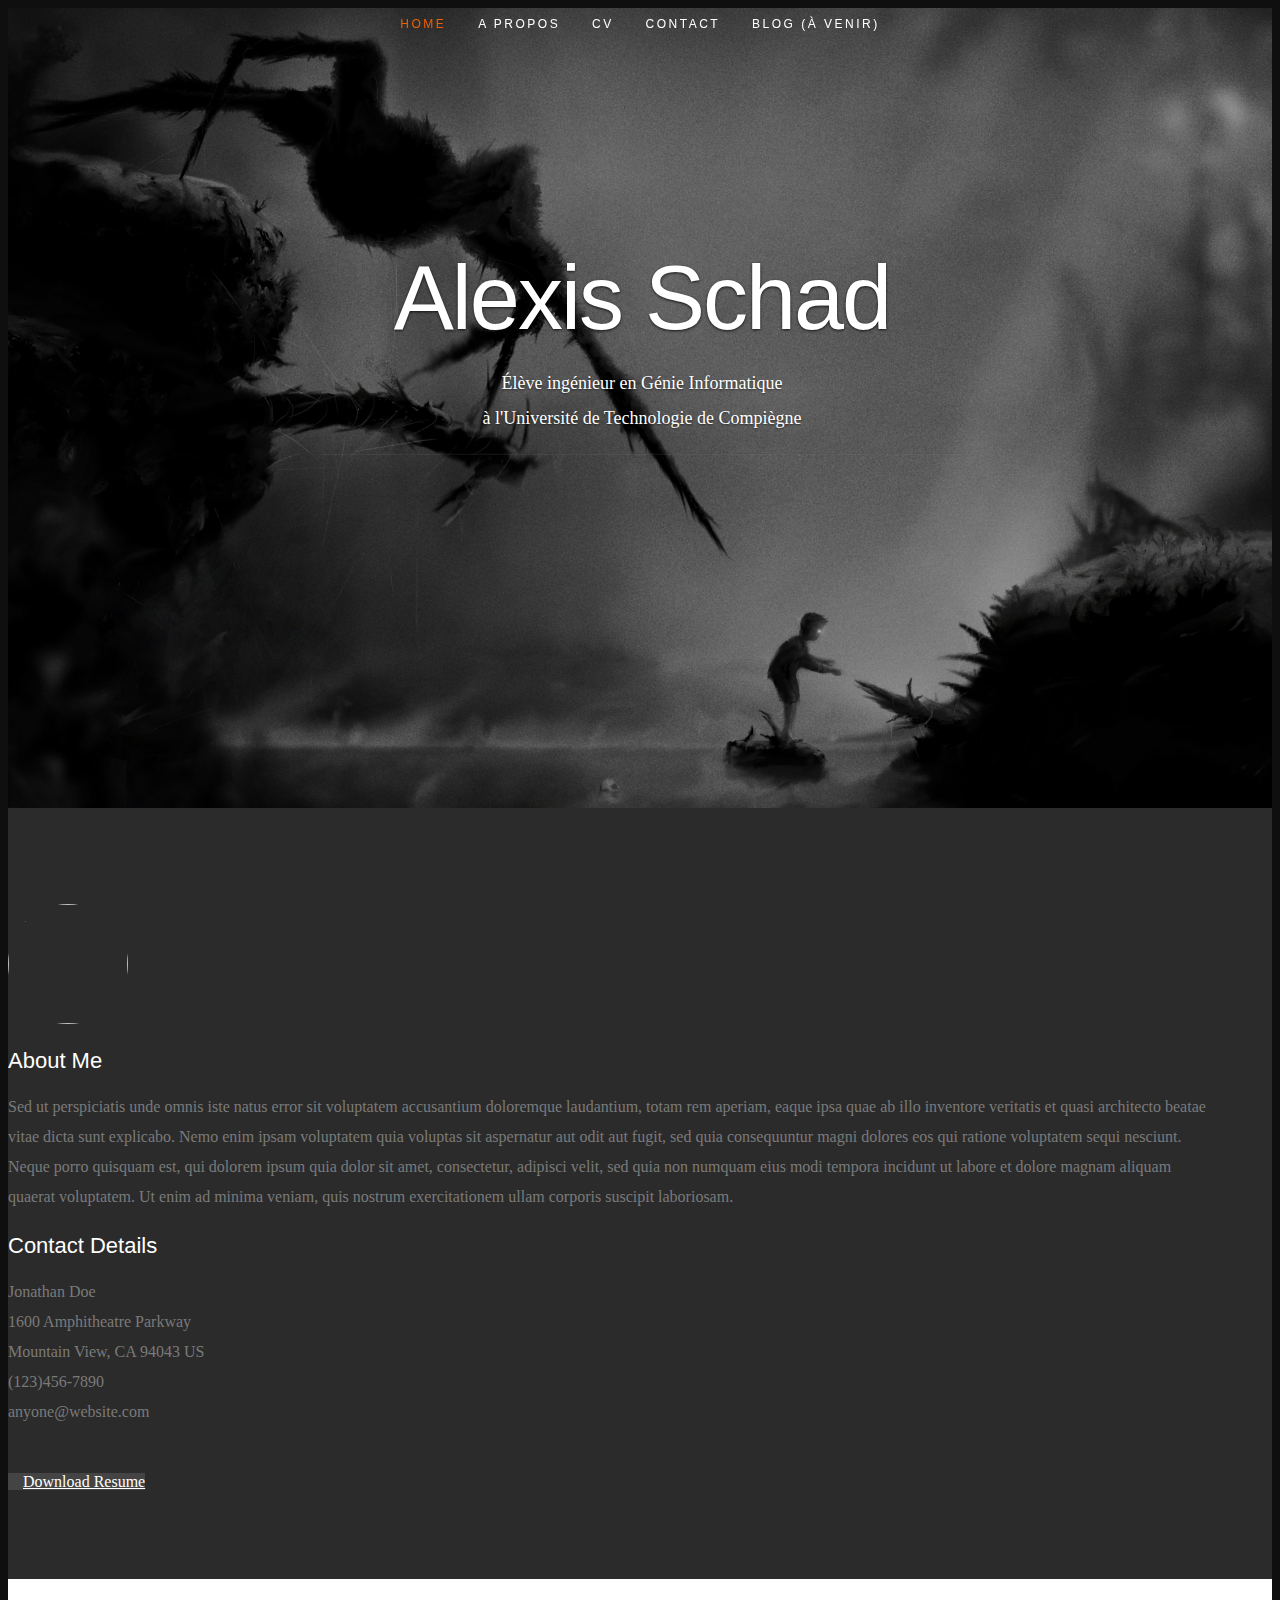
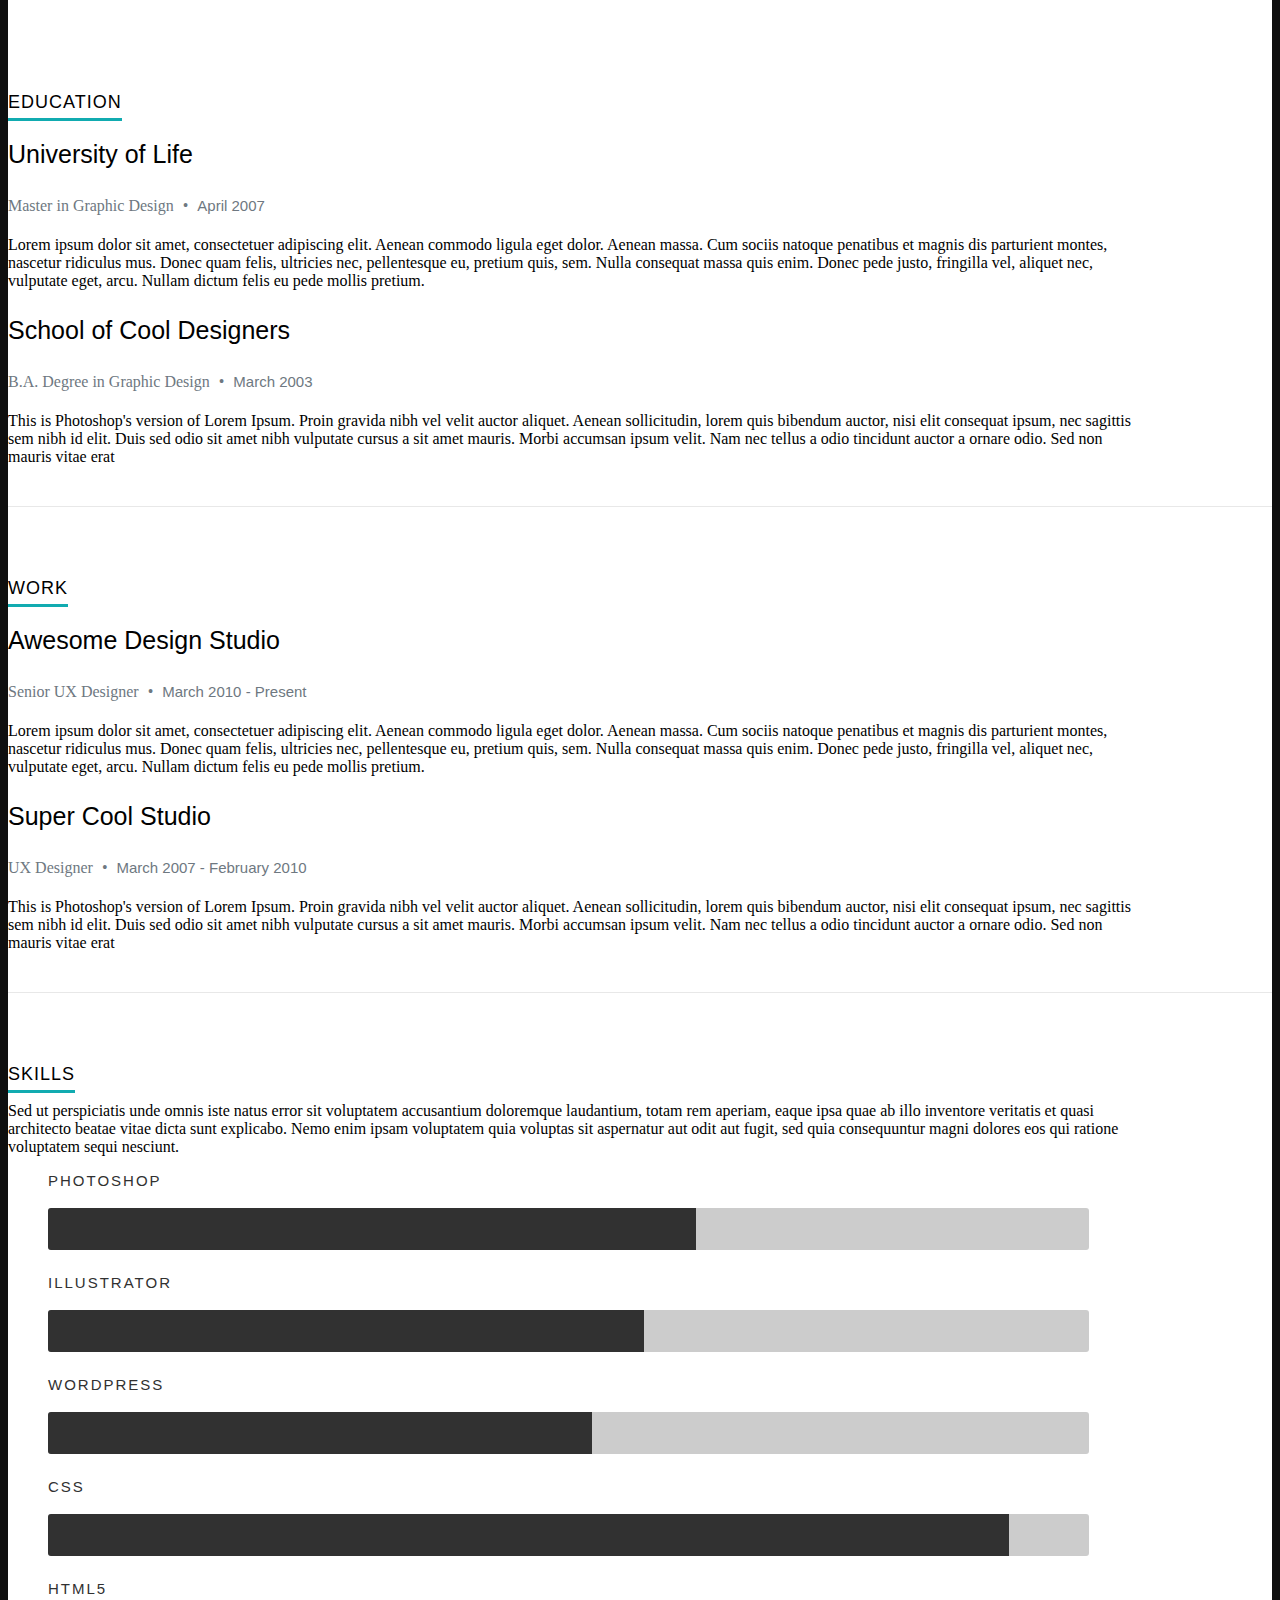
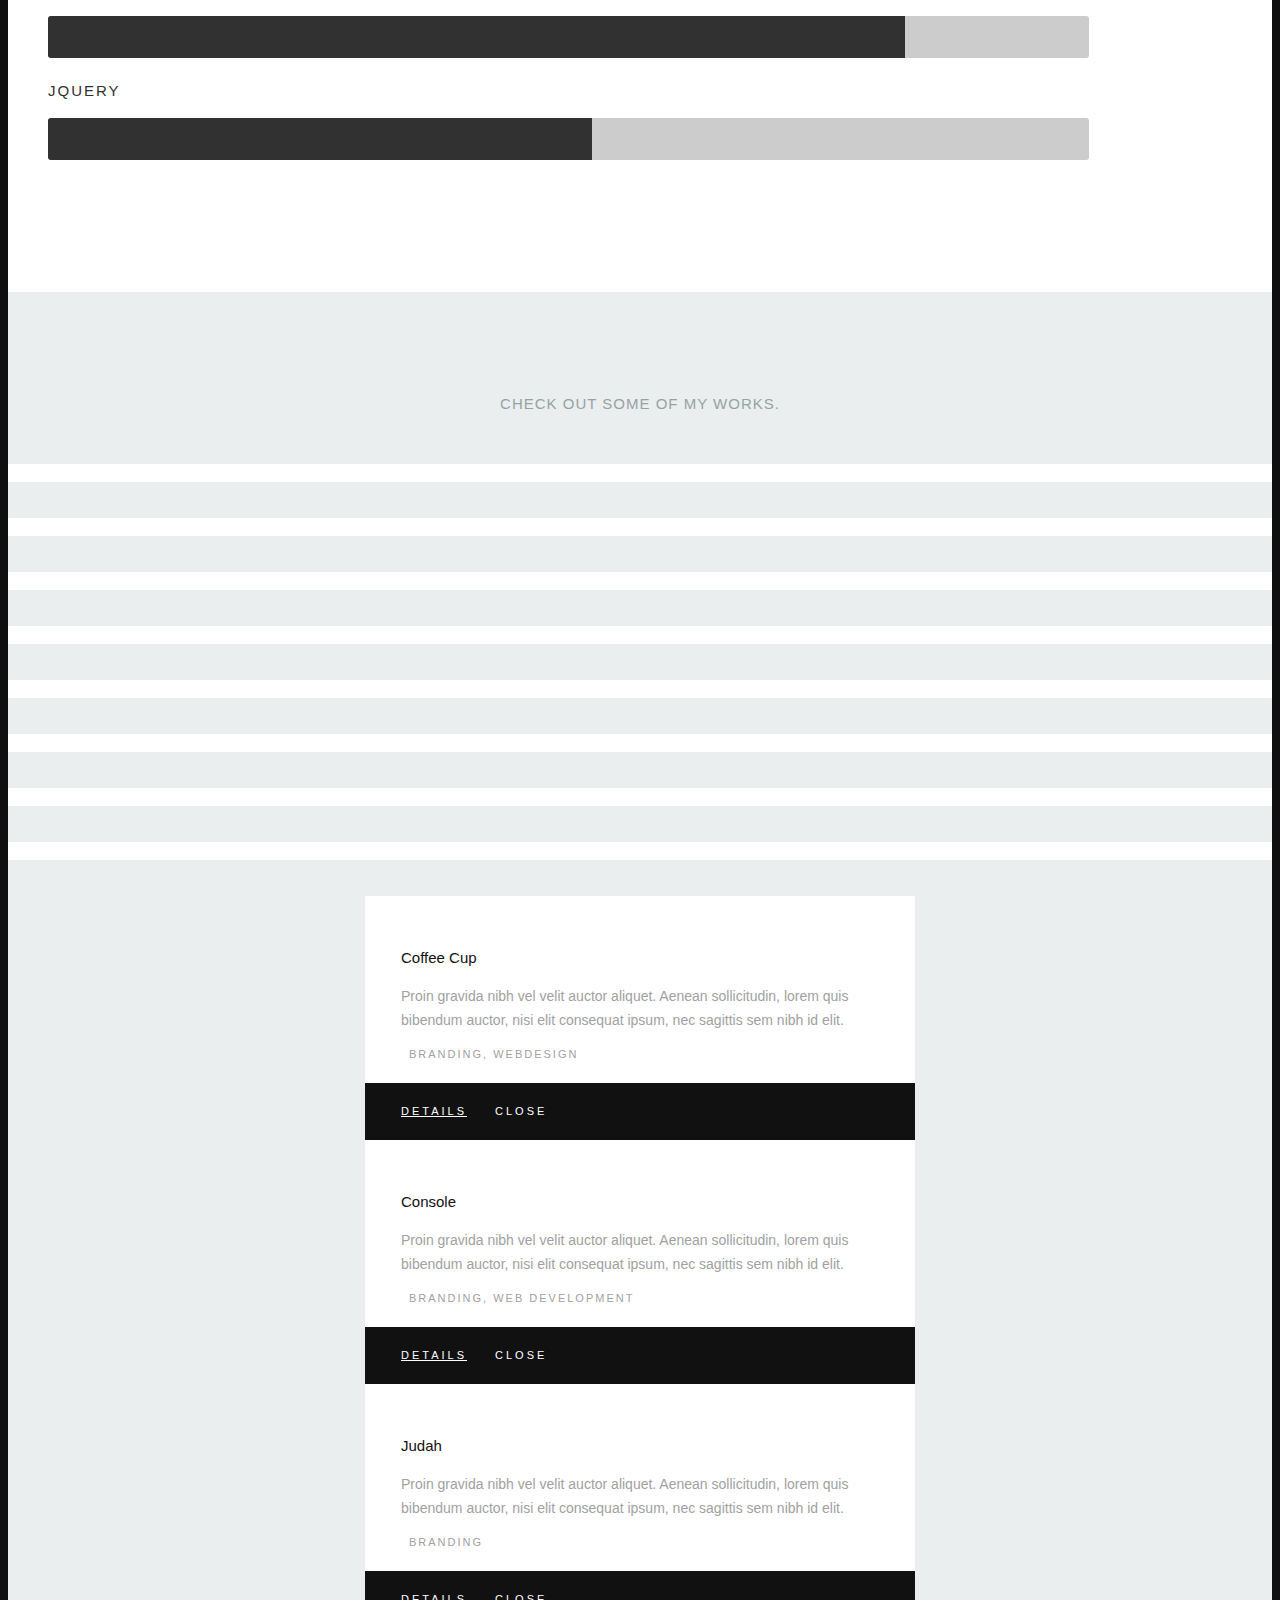
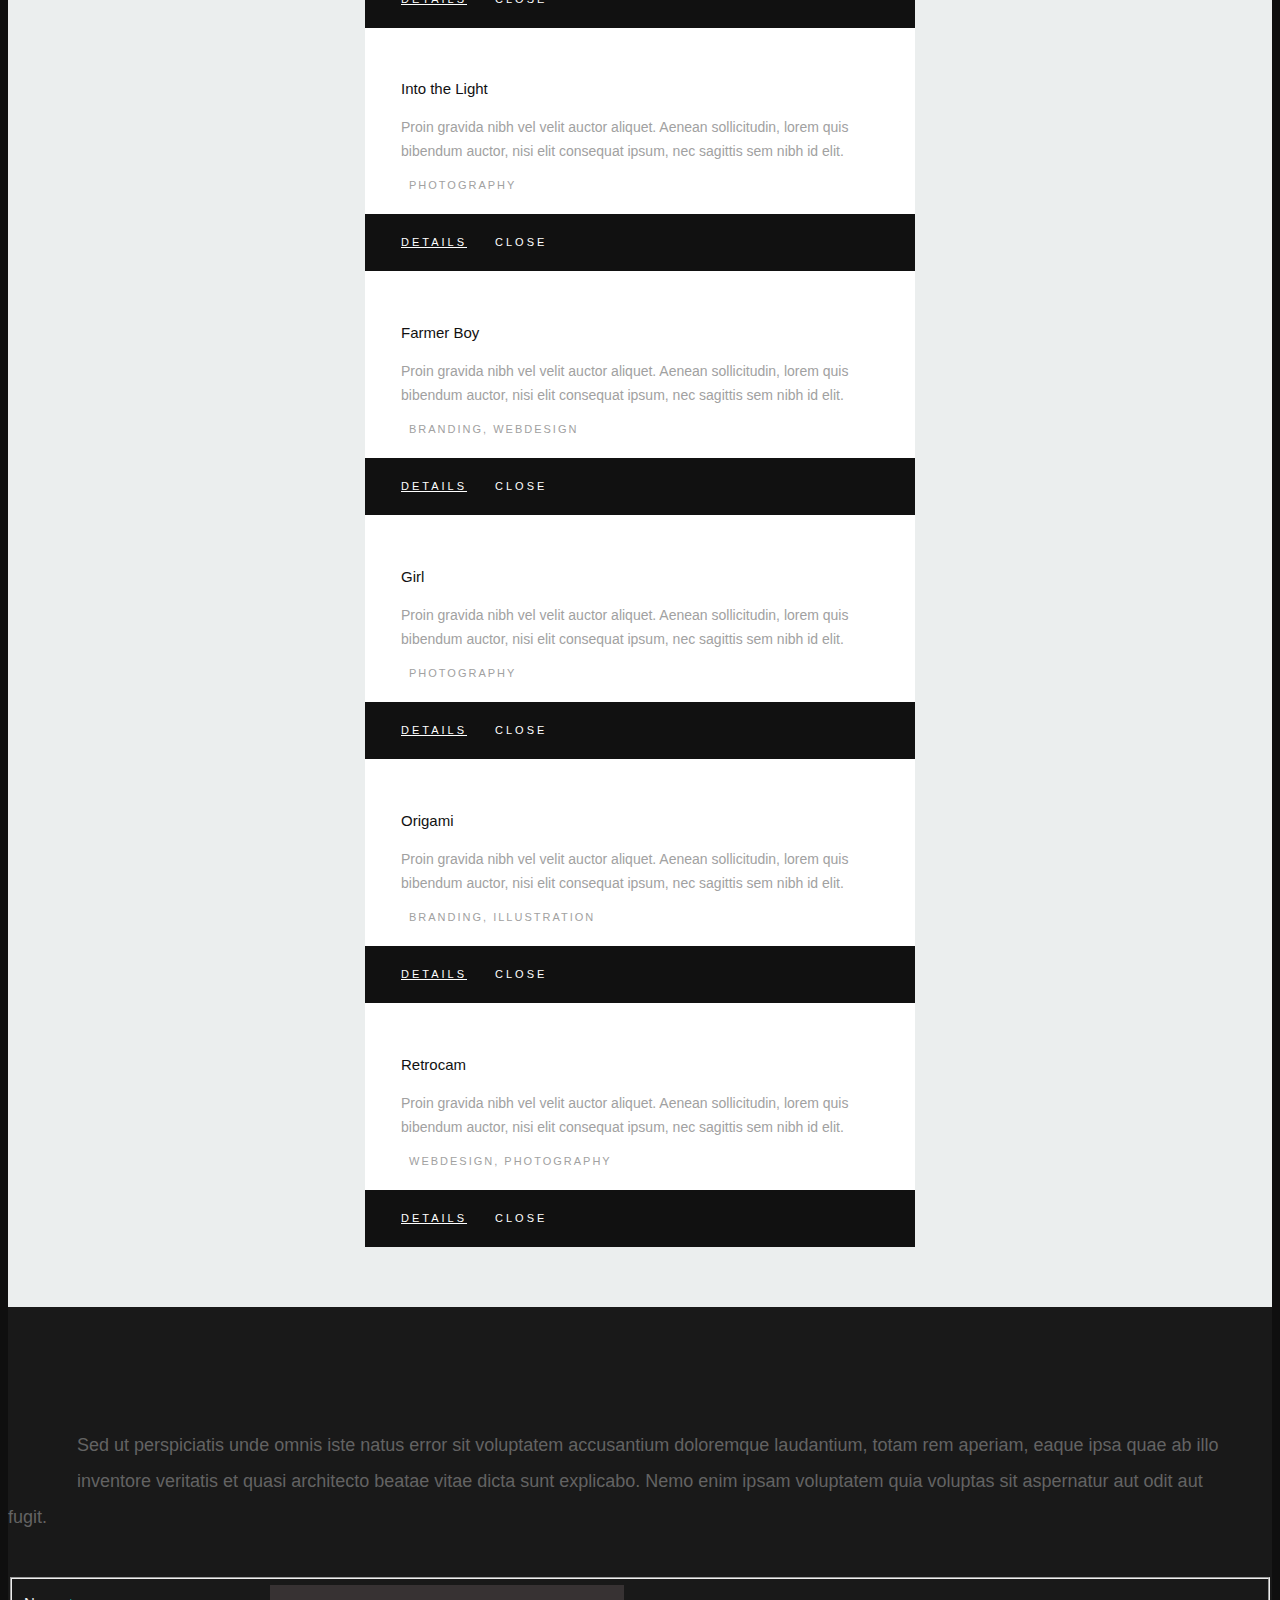
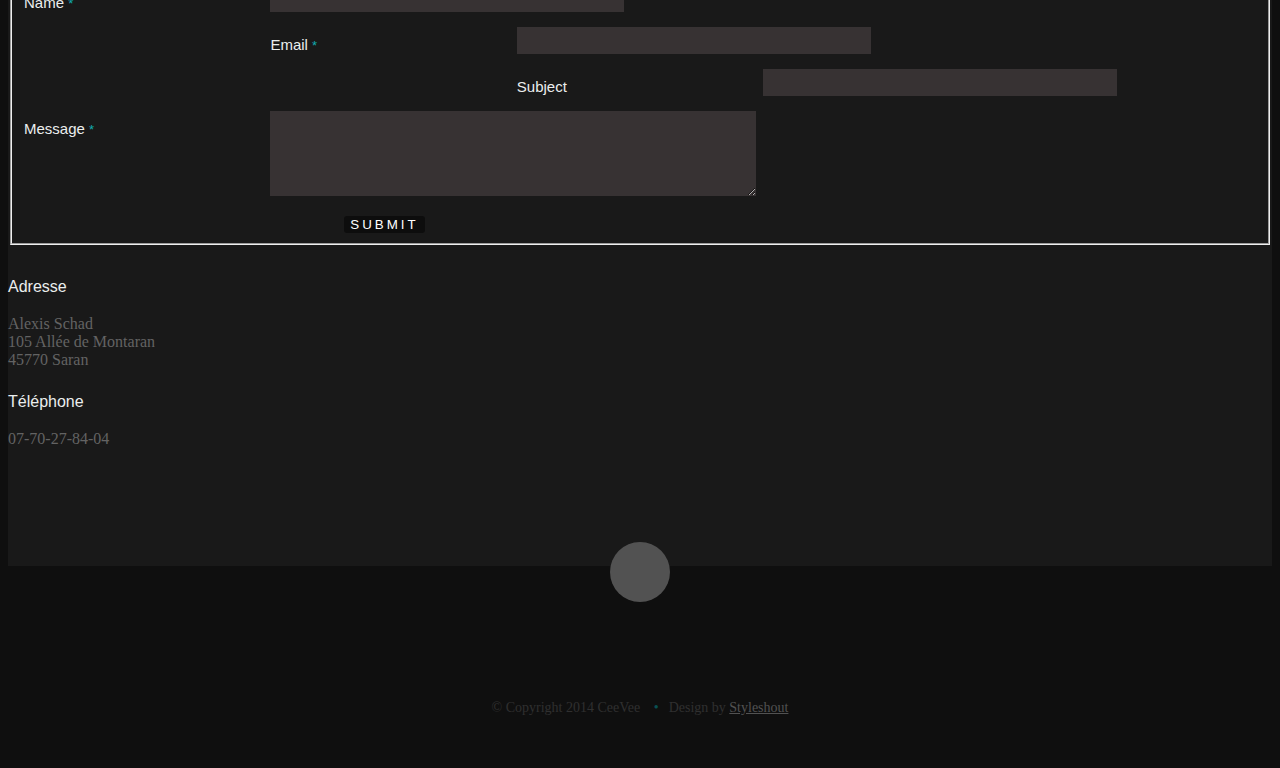
==== commit 4c891d15: "Suppression deux sections" ====
--- a/index.html
+++ b/index.html
@@ -45,11 +45,12 @@
 
          <ul id="nav" class="nav">
             <li class="current"><a class="smoothscroll" href="#home">Home</a></li>
-            <li><a class="smoothscroll" href="#about">About</a></li>
-	         <li><a class="smoothscroll" href="#resume">Resume</a></li>
-            <li><a class="smoothscroll" href="#portfolio">Works</a></li>
-            <li><a class="smoothscroll" href="#testimonials">Testimonials</a></li>
+            <li><a class="smoothscroll" href="#about">A propos</a></li>
+	         <li><a class="smoothscroll" href="#resume">CV</a></li>
+            <!-- <li><a class="smoothscroll" href="#portfolio">Works</a></li>
+            <li><a class="smoothscroll" href="#testimonials">Testimonials</a></li> -->
             <li><a class="smoothscroll" href="#contact">Contact</a></li>
+            <li><a href="#">Blog (à venir)</a></li>
          </ul> <!-- end #nav -->
 
       </nav> <!-- end #nav-wrap -->
@@ -573,6 +574,7 @@
 
    <!-- Call-To-Action Section
    ================================================== -->
+   <!--
    <section id="call-to-action">
 
       <div class="row">
@@ -588,7 +590,7 @@
             <h2><a href="http://www.dreamhost.com/r.cgi?287326|STYLESHOUT">Host This Template on Dreamhost.</a></h2>
             <p>Looking for an awesome and reliable webhosting? Try <a href="http://www.dreamhost.com/r.cgi?287326|STYLESHOUT"><span>DreamHost</span></a>.
 					Get <span>$50 off</span> when you sign up with the promocode <span>STYLESHOUT</span>. 
-					<!-- Simply type	the promocode in the box labeled “Promo Code” when placing your order. --></p>
+					<!-- Simply type	the promocode in the box labeled “Promo Code” when placing your order. -></p>
 
          </div>
 
@@ -605,6 +607,7 @@
 
    <!-- Testimonials Section
    ================================================== -->
+   <!--
    <section id="testimonials">
 
       <div class="text-container">
@@ -631,7 +634,7 @@
                            </p>
                            <cite>Steve Jobs</cite>
                         </blockquote>
-                     </li> <!-- slide ends -->
+                     </li> <!-- slide ends ->
 
                      <li>
                         <blockquote>
@@ -641,21 +644,21 @@
                            </p>
                            <cite>Mr. Adobe</cite>
                         </blockquote>
-                     </li> <!-- slide ends -->
+                     </li> <!-- slide ends ->
 
                   </ul>
 
-               </div> <!-- div.flexslider ends -->
-
-            </div> <!-- div.flex-container ends -->
-
-         </div> <!-- row ends -->
-
-       </div>  <!-- text-container ends -->
-
-   </section> <!-- Testimonials Section End-->
-
-
+               </div> <!-- div.flexslider ends ->
+
+            </div> <!-- div.flex-container ends ->
+
+         </div> <!-- row ends ->
+
+       </div>  <!-- text-container ends ->
+
+   </section> <!-- Testimonials Section End->
+
+   -->
    <!-- Contact Section
    ================================================== -->
    <section id="contact">
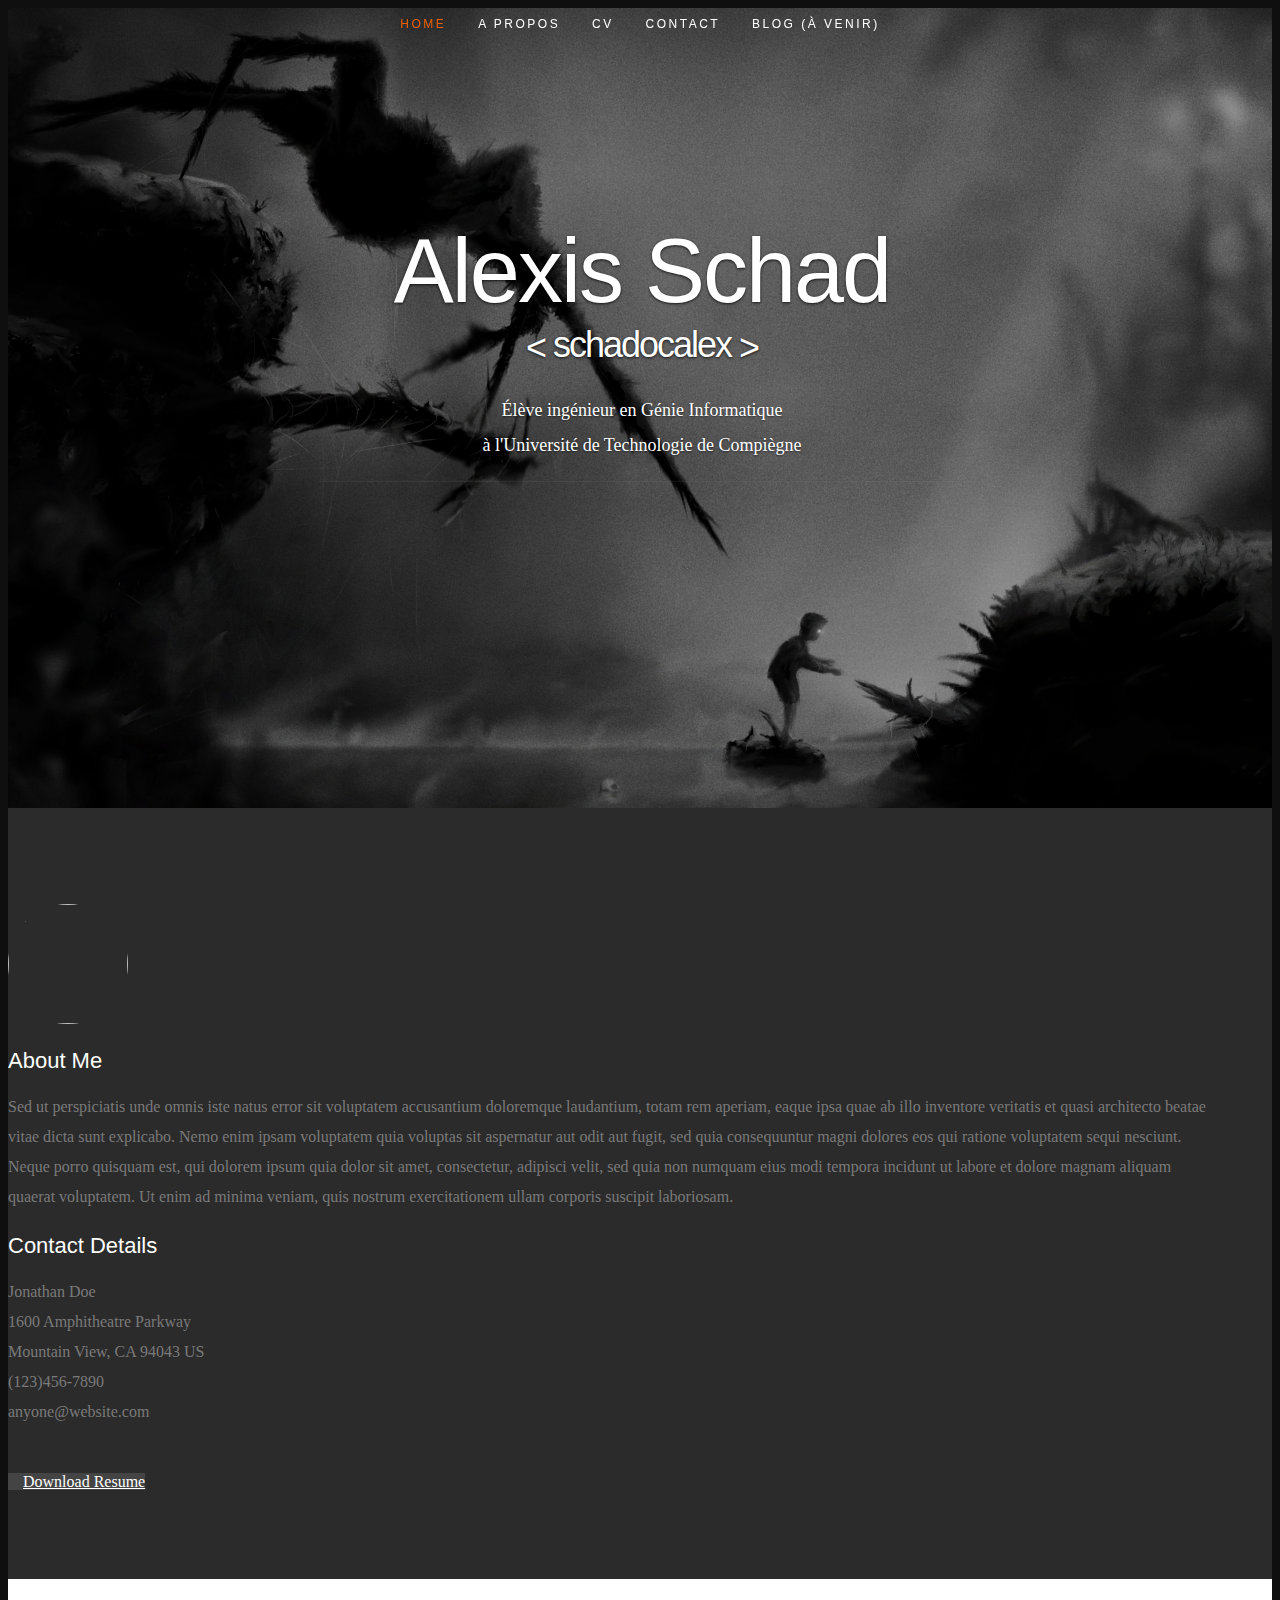
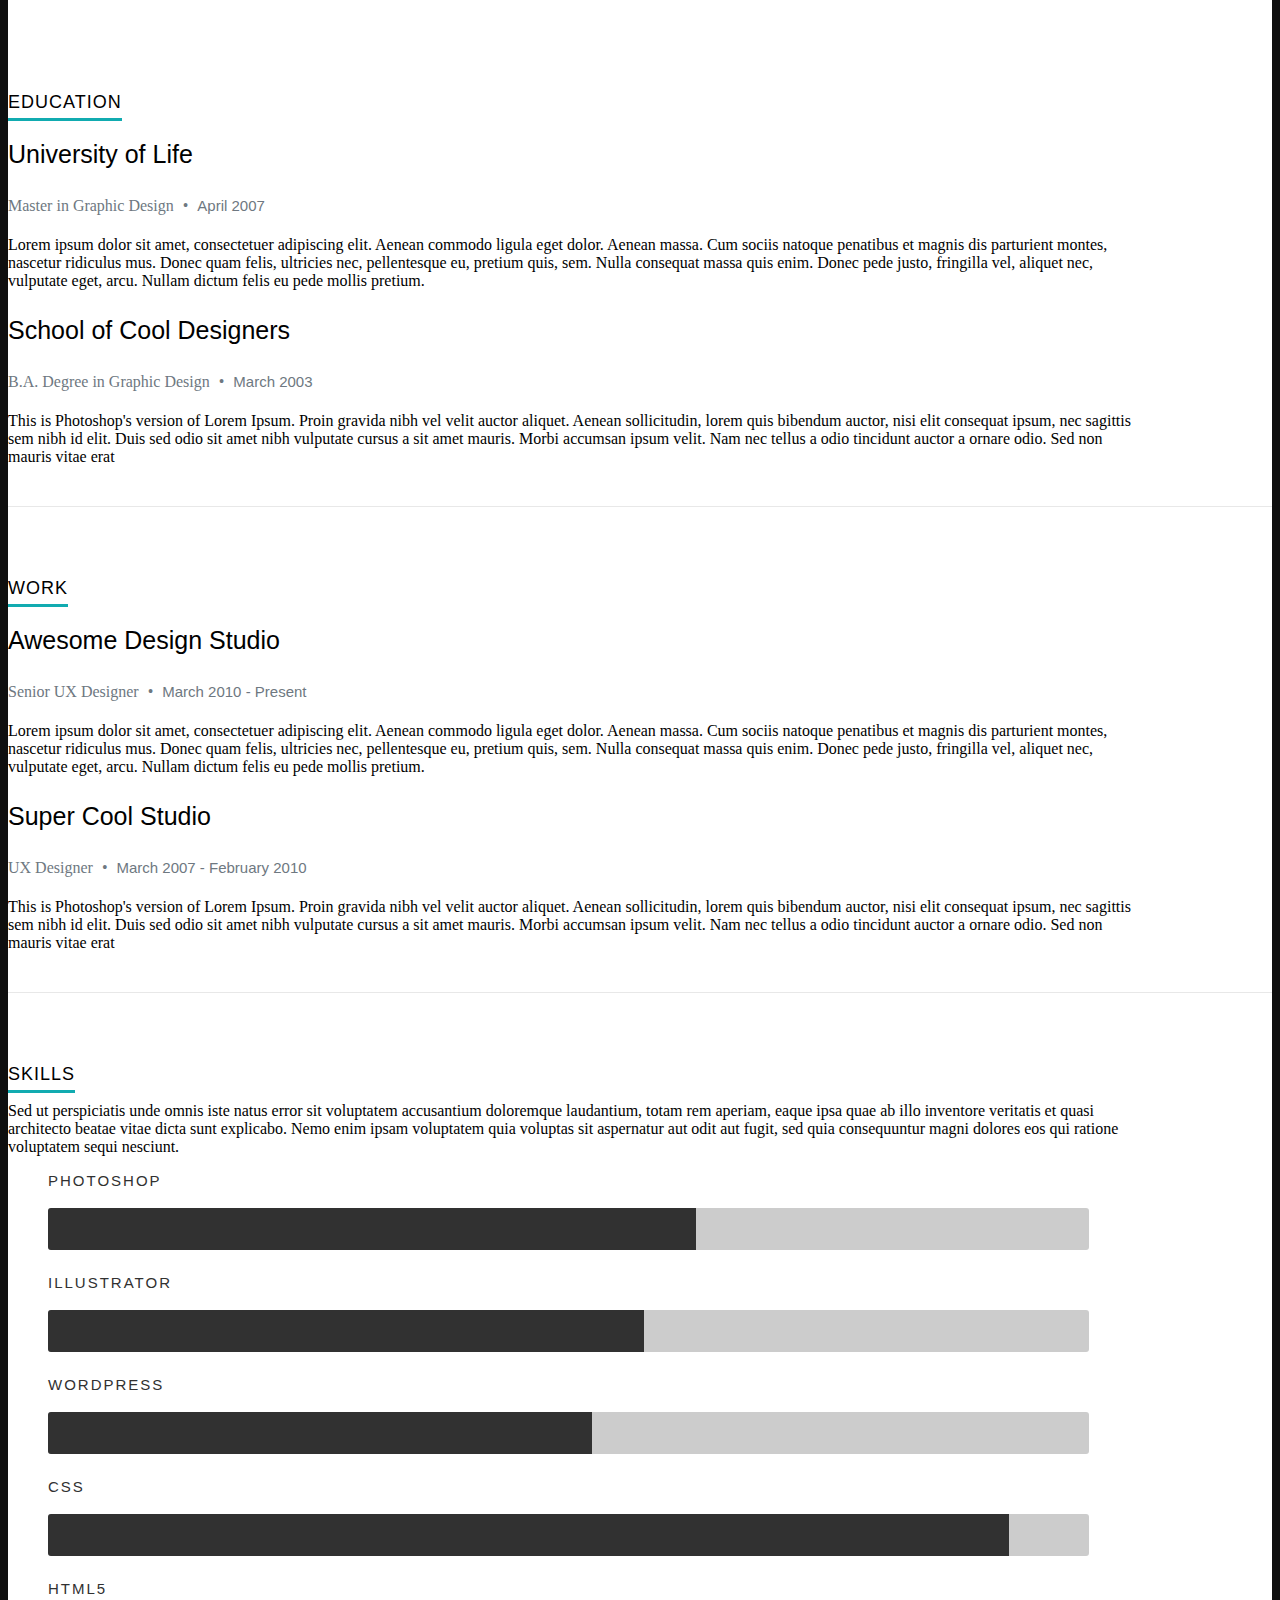
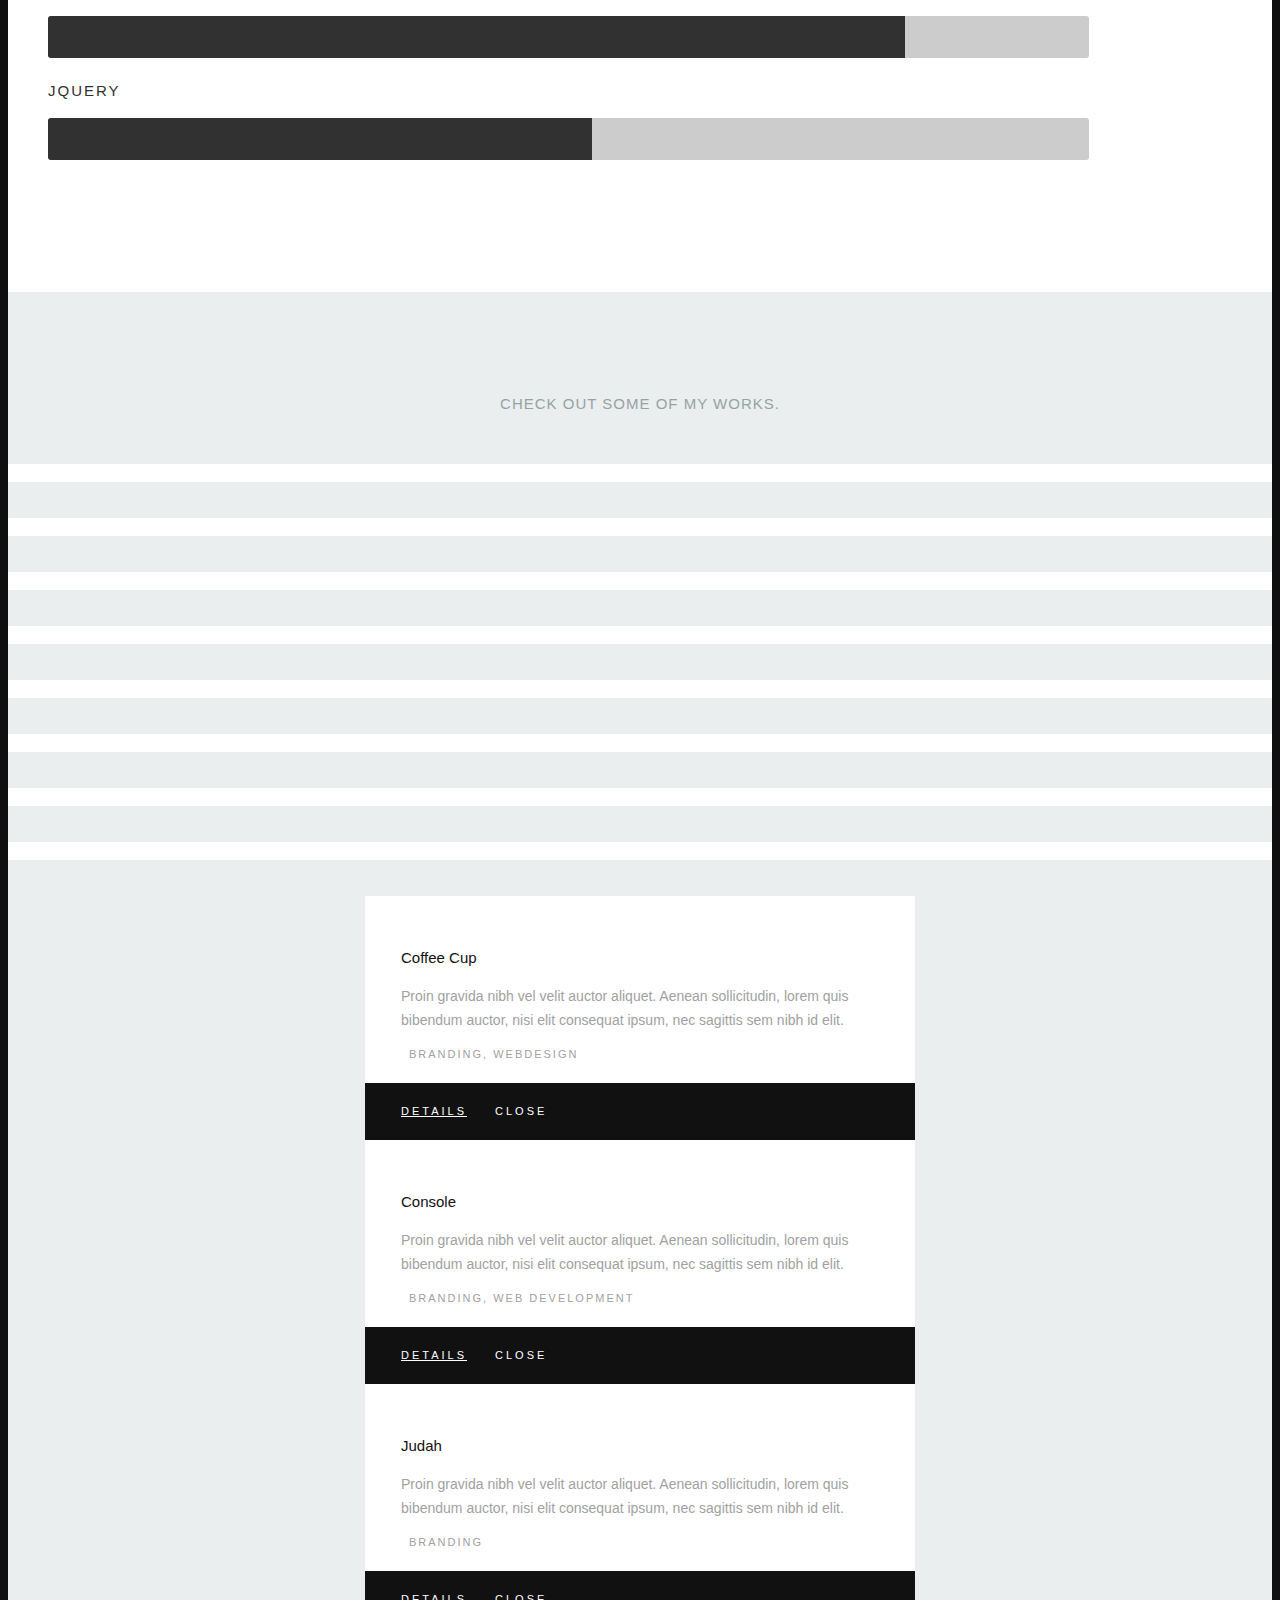
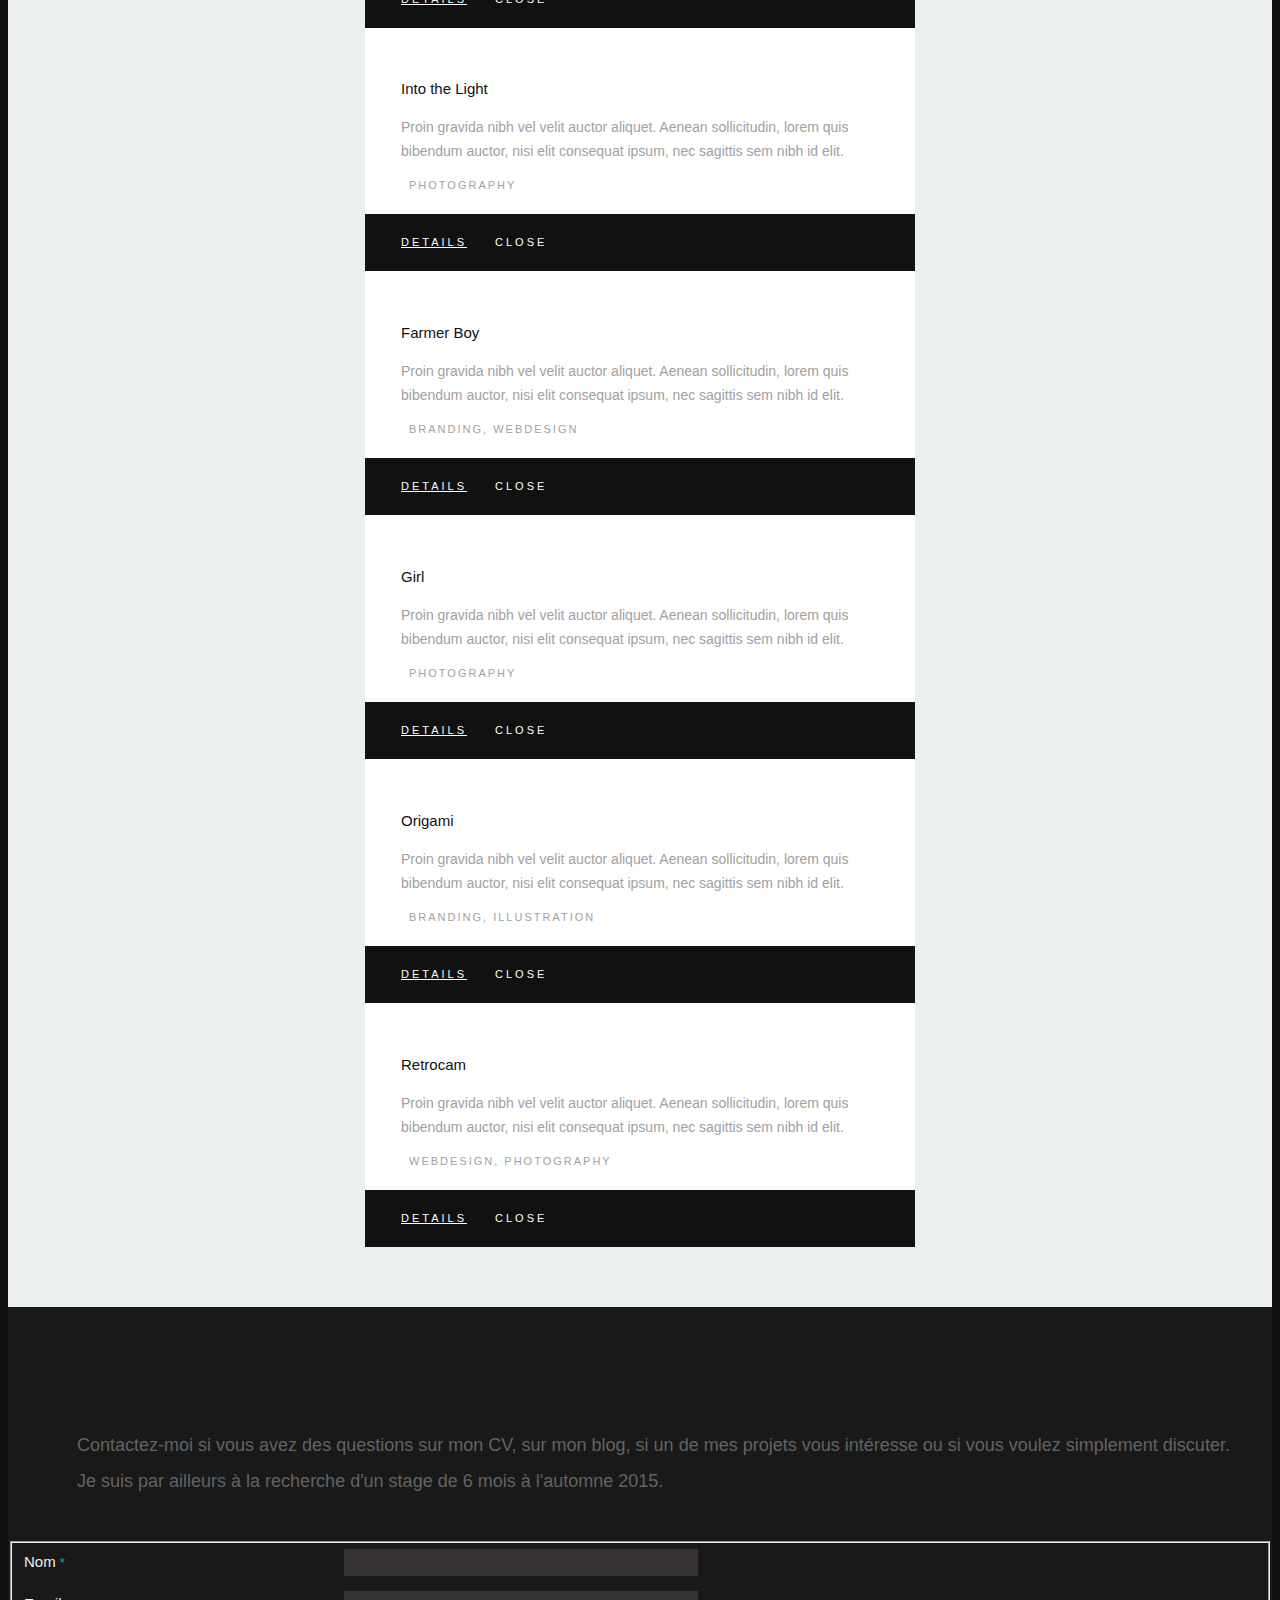
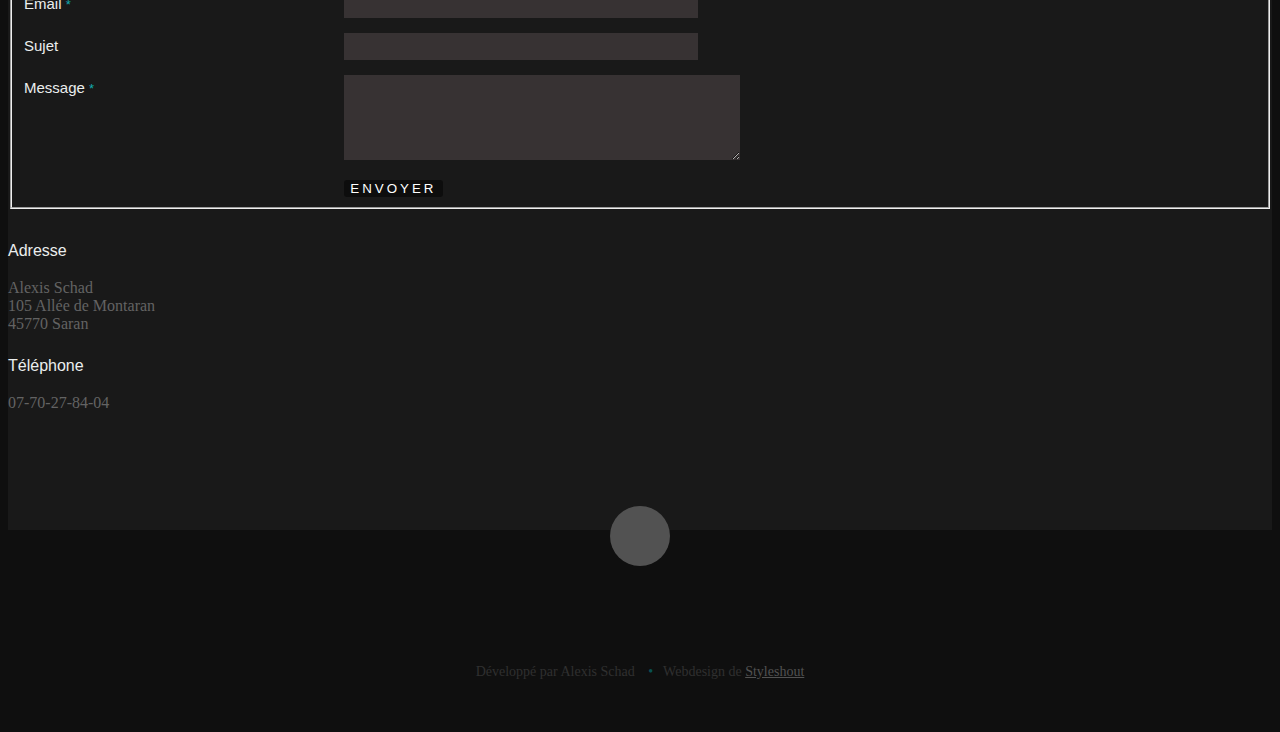
==== commit 83189622: "Modifications du site diverses" ====
--- a/index.html
+++ b/index.html
@@ -58,12 +58,13 @@
       <div class="row banner">
          <div class="banner-text">
             <h1 class="responsive-headline">Alexis Schad</h1>
+            <h2>&lt; <span>schadocalex</span> &gt;</h2>
             <h3><span>Élève ingénieur en Génie Informatique <br />à l'Université de Technologie de Compiègne</span></h3>
             <hr />
             <ul class="social">
                <li><a href="http://fb.com/alexis.schad" target="_blank" ><i class="fa fa-facebook"></i></a></li>
                <li><a href="http://github.com/schadocalex" target="_blank" ><i class="fa fa-github"></i></a></li>
-               <li><a href="mailto:schadoc_alex@hotmail.fr"><i class="fa fa-envelope"></i></a></li>
+               <li><a href="mailto:schadoc_alex@hotmail.fr"><i class="fa fa-envelope-o"></i></a></li>
                <li><a href="http://www.utc.fr/" target="_blank" ><i class="fa fa-university"></i></a></li>
             </ul>
          </div>
@@ -667,15 +668,15 @@
 
             <div class="two columns header-col">
 
-               <h1><span>Get In Touch.</span></h1>
+               <h1><span>Me contacter</span></h1>
 
             </div>
 
             <div class="ten columns">
 
-                  <p class="lead">Sed ut perspiciatis unde omnis iste natus error sit voluptatem accusantium doloremque laudantium, totam rem aperiam,
-                  eaque ipsa quae ab illo inventore veritatis et quasi architecto beatae vitae dicta sunt explicabo. Nemo enim ipsam
-                  voluptatem quia voluptas sit aspernatur aut odit aut fugit.
+                  <p class="lead">
+                     Contactez-moi si vous avez des questions sur mon CV, sur mon blog, si un de mes projets vous intéresse ou si vous voulez simplement discuter.<br/>
+                     Je suis par ailleurs à la recherche d'un stage de 6 mois à l'automne 2015.
                   </p>
 
             </div>
@@ -691,7 +692,7 @@
 					<fieldset>
 
                   <div>
-						   <label for="contactName">Name <span class="required">*</span></label>
+						   <label for="contactName">Nom <span class="required">*</span></label>
 						   <input type="text" value="" size="35" id="contactName" name="contactName">
                   </div>
 
@@ -701,17 +702,17 @@
                   </div>
 
                   <div>
-						   <label for="contactSubject">Subject</label>
+						   <label for="contactSubject">Sujet</label>
 						   <input type="text" value="" size="35" id="contactSubject" name="contactSubject">
                   </div>
 
                   <div>
                      <label for="contactMessage">Message <span class="required">*</span></label>
-                     <textarea cols="50" rows="5" id="contactMessage" name="contactMessage"></textarea>
+                     <textarea cols="40" rows="5" id="contactMessage" name="contactMessage"></textarea>
                   </div>
 
                   <div>
-                     <button class="submit">Submit</button>
+                     <button class="submit">Envoyer</button>
                      <span id="image-loader">
                         <img alt="" src="images/loader.gif">
                      </span>
@@ -721,10 +722,10 @@
 				   </form> <!-- Form End -->
 
                <!-- contact-warning -->
-               <div id="message-warning"> Error boy</div>
+               <div id="message-warning"> Erreur</div>
                <!-- contact-success -->
 				   <div id="message-success">
-                  <i class="fa fa-check"></i>Your message was sent, thank you!<br>
+                  <i class="fa fa-check"></i>Votre message a été envoyé, merci !<br>
 				   </div>
 
             </div>
@@ -788,18 +789,15 @@
          <div class="twelve columns">
 
             <ul class="social-links">
-               <li><a href="#"><i class="fa fa-facebook"></i></a></li>
-               <li><a href="#"><i class="fa fa-twitter"></i></a></li>
-               <li><a href="#"><i class="fa fa-google-plus"></i></a></li>
-               <li><a href="#"><i class="fa fa-linkedin"></i></a></li>
-               <li><a href="#"><i class="fa fa-instagram"></i></a></li>
-               <li><a href="#"><i class="fa fa-dribbble"></i></a></li>
-               <li><a href="#"><i class="fa fa-skype"></i></a></li>
+               <li><a href="http://fb.com/alexis.schad" target="_blank" ><i class="fa fa-facebook"></i></a></li>
+               <li><a href="http://github.com/schadocalex" target="_blank" ><i class="fa fa-github"></i></a></li>
+               <li><a href="mailto:schadoc_alex@hotmail.fr"><i class="fa fa-envelope-o"></i></a></li>
+               <li><a href="http://www.utc.fr/" target="_blank" ><i class="fa fa-university"></i></a></li>
             </ul>
 
             <ul class="copyright">
-               <li>&copy; Copyright 2014 CeeVee</li>
-               <li>Design by <a title="Styleshout" href="http://www.styleshout.com/">Styleshout</a></li>   
+               <li>Développé par Alexis Schad</li>
+               <li>Webdesign de <a title="Styleshout" href="http://www.styleshout.com/">Styleshout</a></li>   
             </ul>
 
          </div>
--- a/css/layout.css
+++ b/css/layout.css
@@ -61,8 +61,19 @@
    font: 90px/1.1em 'opensans-bold', sans-serif;
    color: #fff;
    letter-spacing: -2px;
+   margin: 0 auto 0px auto;
+   text-shadow: 0px 1px 3px rgba(0, 0, 0, .8);
+}
+header .banner-text h2 {
+   font: 36px/1.5em 'opensans-bold', sans-serif;
+   color: #fff;
+   letter-spacing: -2px;
    margin: 0 auto 18px auto;
    text-shadow: 0px 1px 3px rgba(0, 0, 0, .8);
+}
+header .banner-text h2 span {
+   position: relative;
+   top: -3px;
 }
 header .banner-text h3 {
    font: 18px/1.9em 'librebaskerville-regular', serif;
@@ -833,11 +844,11 @@
 #contact form { margin-bottom: 30px; }
 #contact label {
    font: 15px/24px 'opensans-bold', sans-serif;
-   margin: 6px 0 12px 0;
+   margin: 1px 0 12px 0;
    color: #EBEEEE;
 	display: inline-block;
 	float: left;
-   width: 20%;
+   width: 26%;
    /* margin-left: 6%; */
 }
 #contact input,
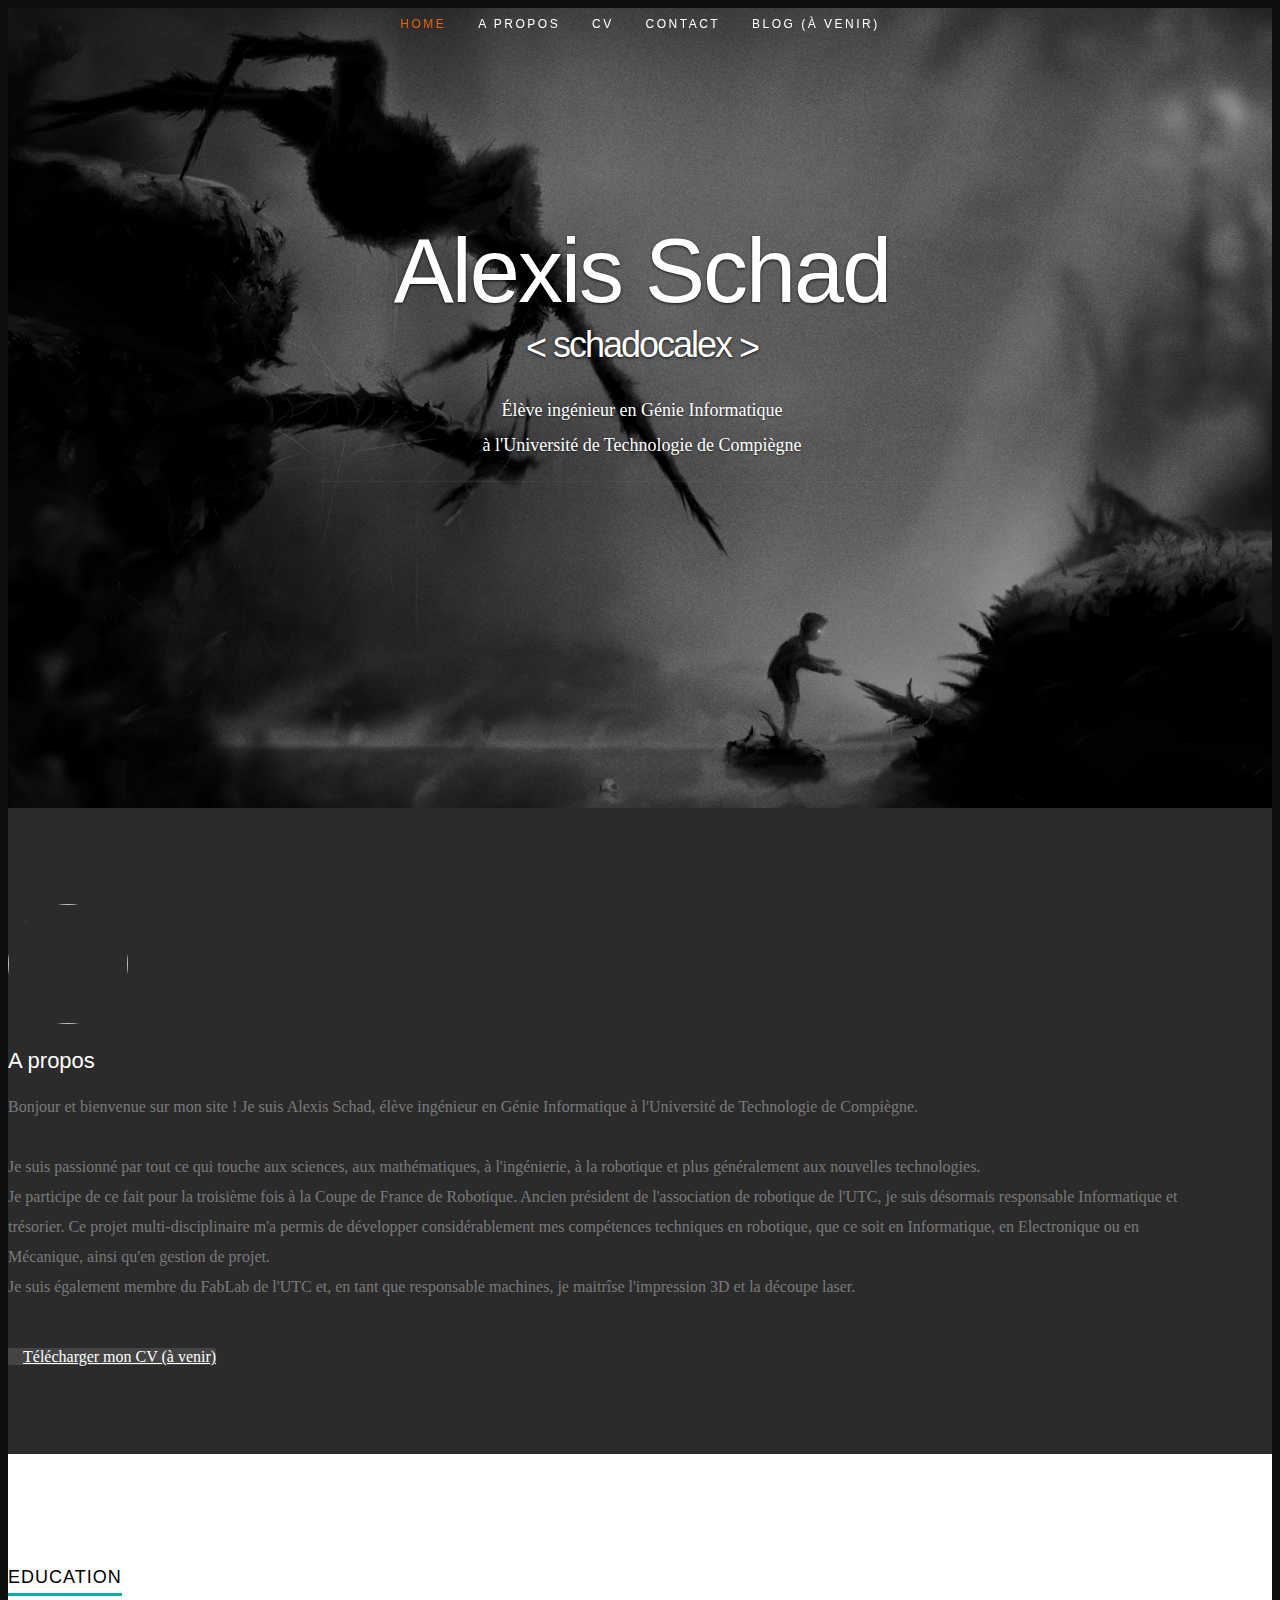
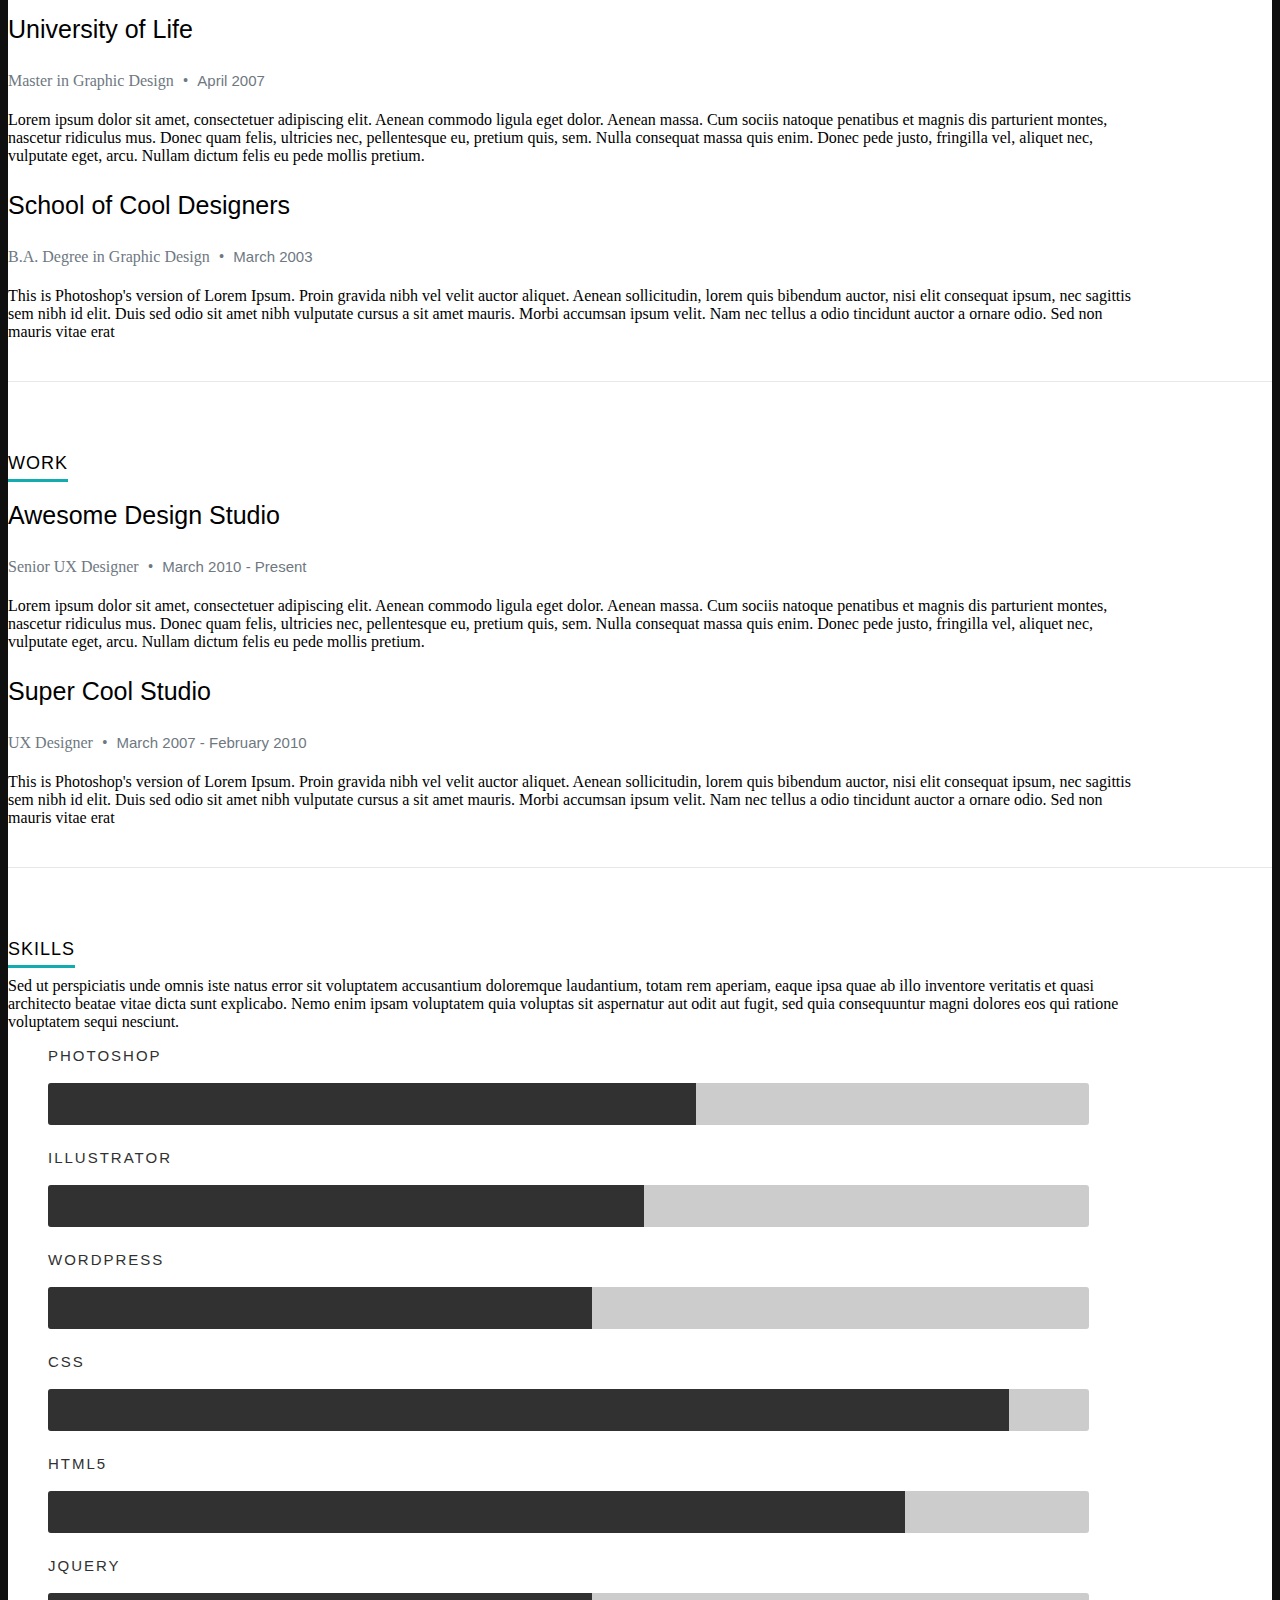
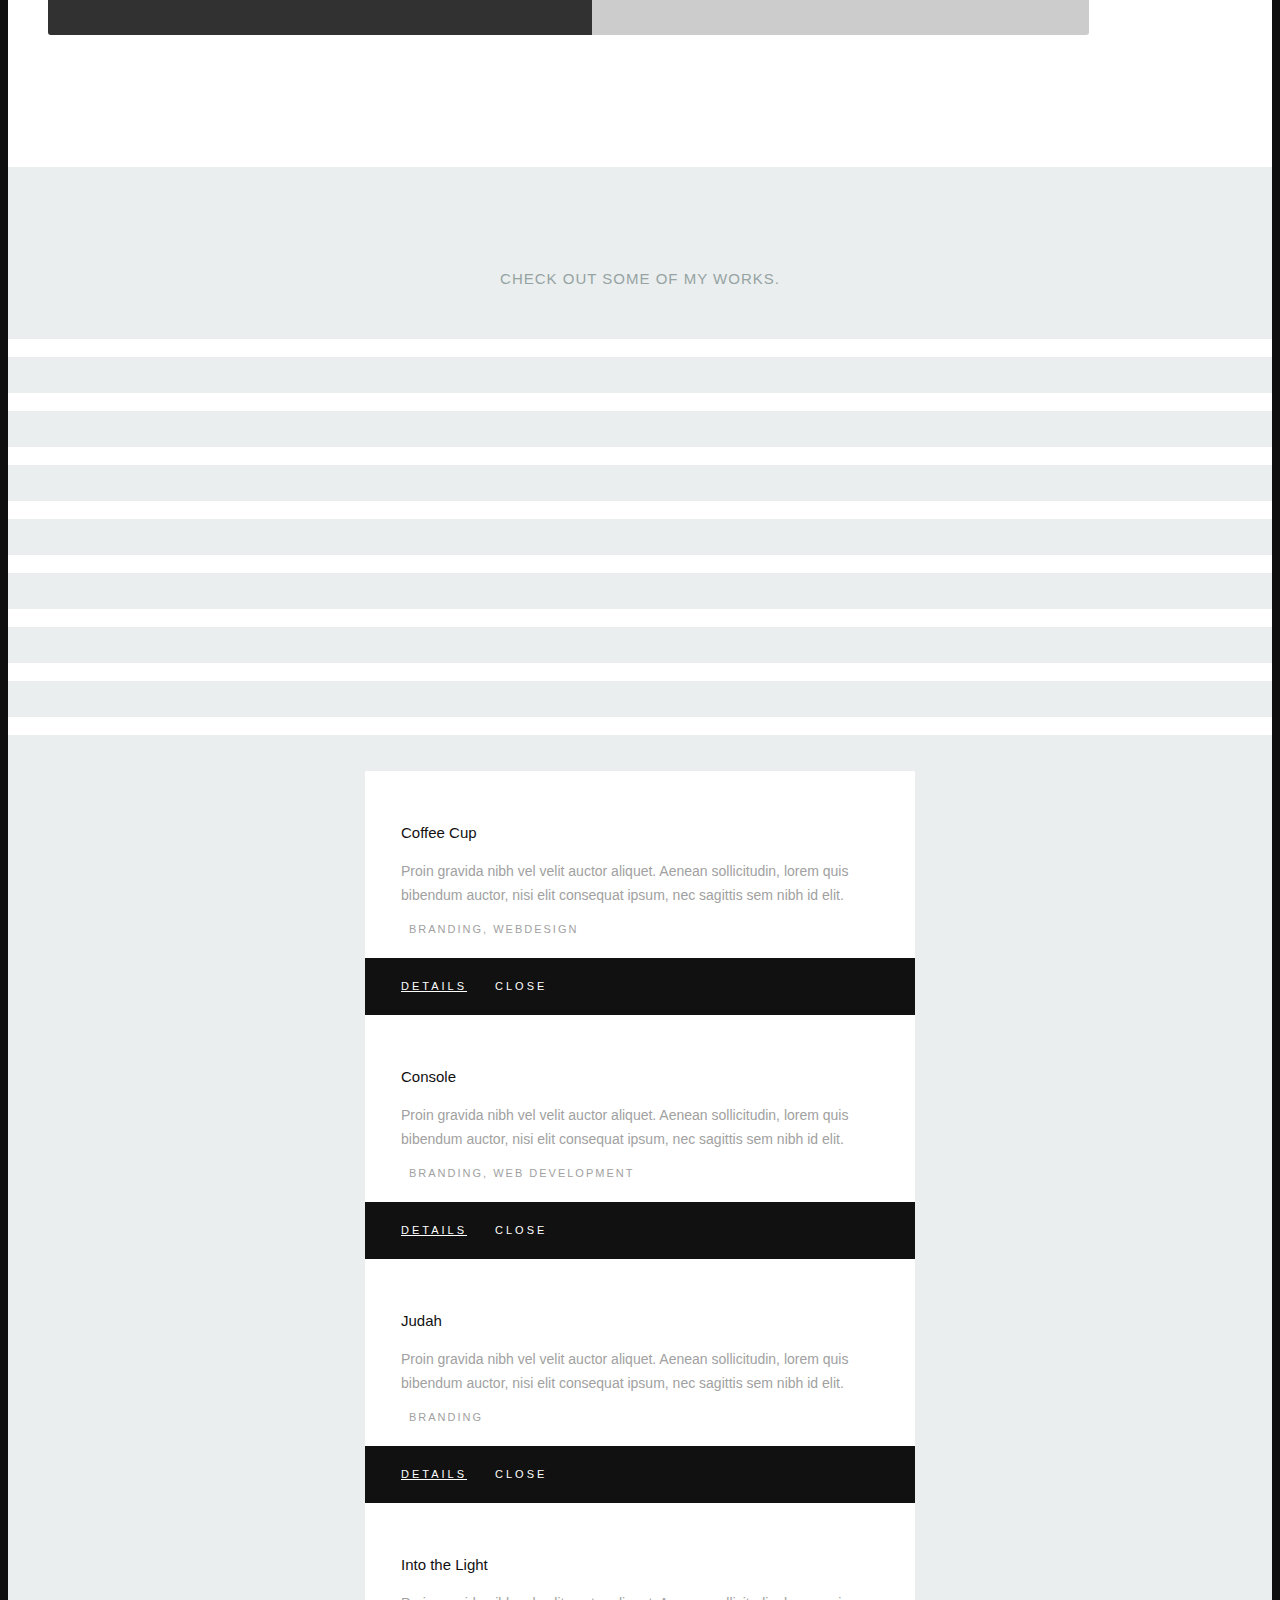
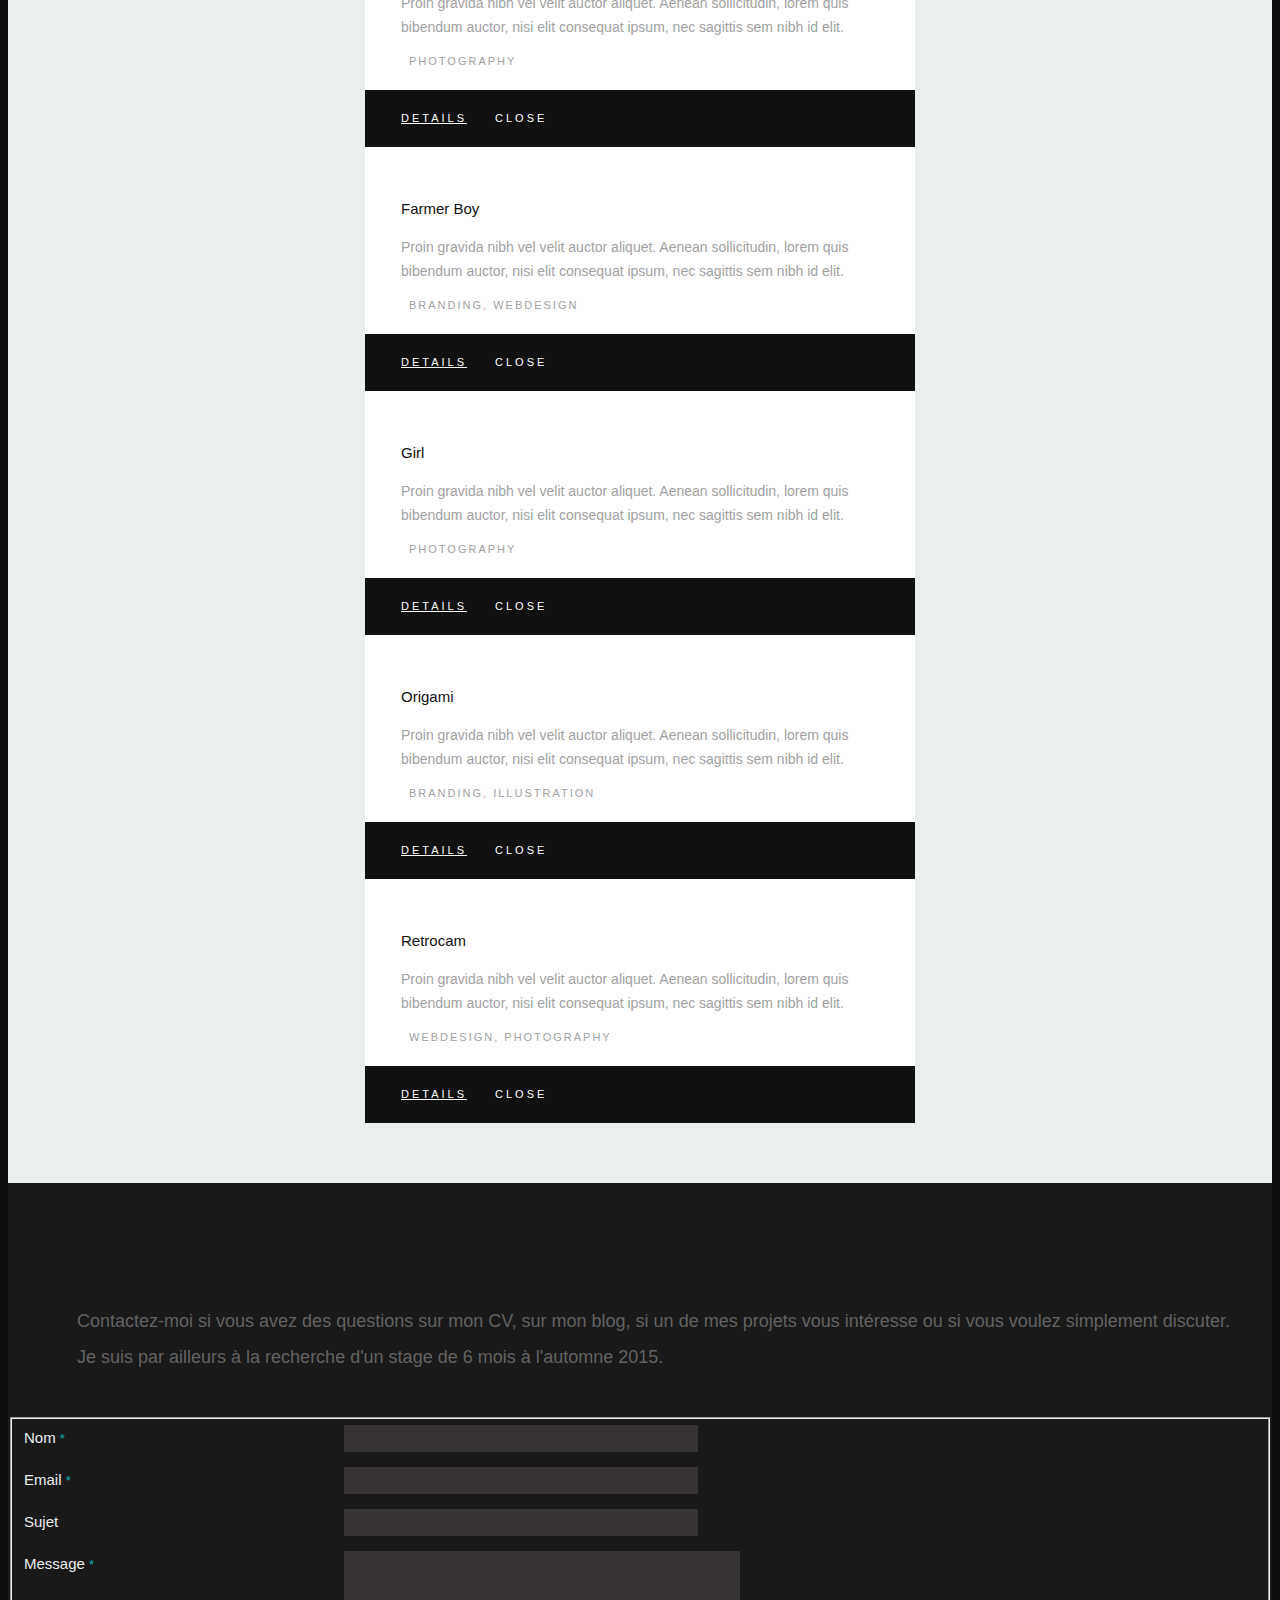
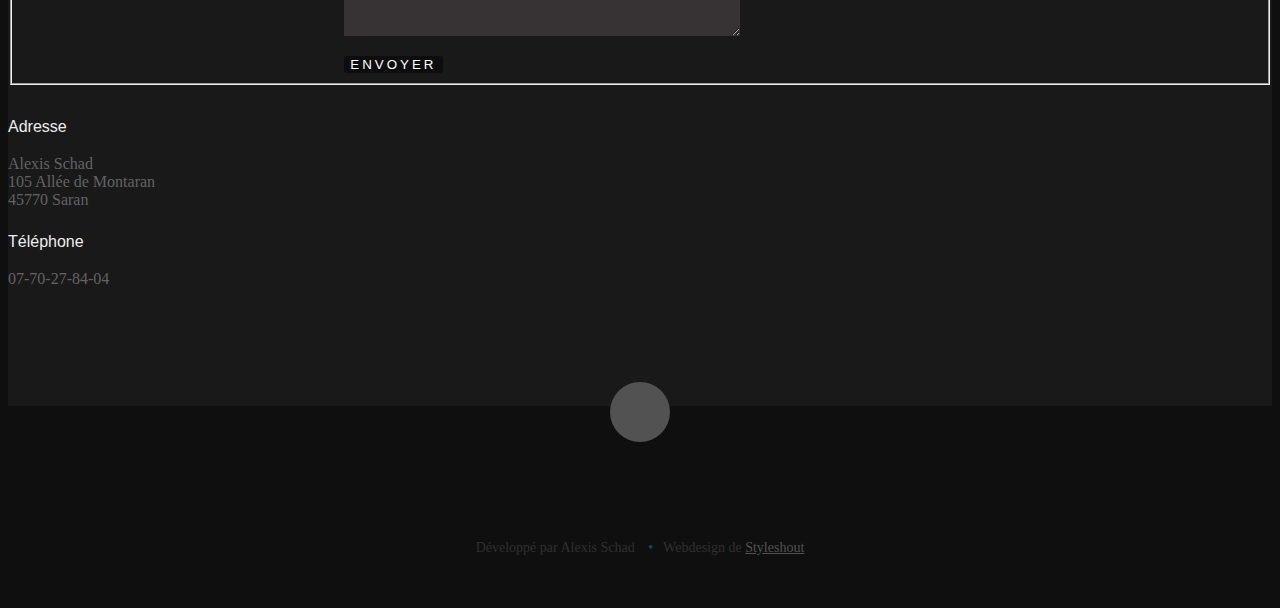
==== commit 17587132: "Modification de A propos" ====
--- a/index.html
+++ b/index.html
@@ -91,18 +91,23 @@
 
          <div class="nine columns main-col">
 
-            <h2>About Me</h2>
-
-            <p>Sed ut perspiciatis unde omnis iste natus error sit voluptatem accusantium doloremque laudantium, totam rem aperiam,
-            eaque ipsa quae ab illo inventore veritatis et quasi architecto beatae vitae dicta sunt explicabo. Nemo enim ipsam
-            voluptatem quia voluptas sit aspernatur aut odit aut fugit, sed quia consequuntur magni dolores eos qui ratione
-            voluptatem sequi nesciunt. Neque porro quisquam est, qui dolorem ipsum quia dolor sit amet, consectetur, adipisci velit,
-            sed quia non numquam eius modi tempora incidunt ut labore et dolore magnam aliquam quaerat voluptatem.
-            Ut enim ad minima veniam, quis nostrum exercitationem ullam corporis suscipit laboriosam.
+            <h2>A propos</h2>
+
+            <p>
+               Bonjour et bienvenue sur mon site ! Je suis Alexis Schad, élève ingénieur
+               en Génie Informatique à l'Université de Technologie de Compiègne. <br/><br/>
+               Je suis passionné par tout ce qui touche aux sciences, aux mathématiques,
+               à l'ingénierie, à la robotique et plus généralement aux nouvelles technologies. <br/>
+               Je participe de ce fait pour la troisième fois à la Coupe de France de Robotique.
+               Ancien président de l'association de robotique de l'UTC, je suis désormais responsable Informatique et trésorier. Ce projet multi-disciplinaire m'a permis de développer considérablement mes compétences
+               techniques en robotique, que ce soit en Informatique, en Electronique ou en Mécanique, ainsi
+               qu'en gestion de projet.<br />
+               Je suis également membre du FabLab de l'UTC et, en tant que responsable machines, je maitrîse
+               l'impression 3D et la découpe laser.
             </p>
 
             <div class="row">
-
+               <!--
                <div class="columns contact-details">
 
                   <h2>Contact Details</h2>
@@ -116,10 +121,10 @@
 					   </p>
 
                </div>
-
+               -->
                <div class="columns download">
                   <p>
-                     <a href="#" class="button"><i class="fa fa-download"></i>Download Resume</a>
+                     <a href="#" class="button"><i class="fa fa-download"></i>Télécharger mon CV (à venir)</a>
                   </p>
                </div>
 
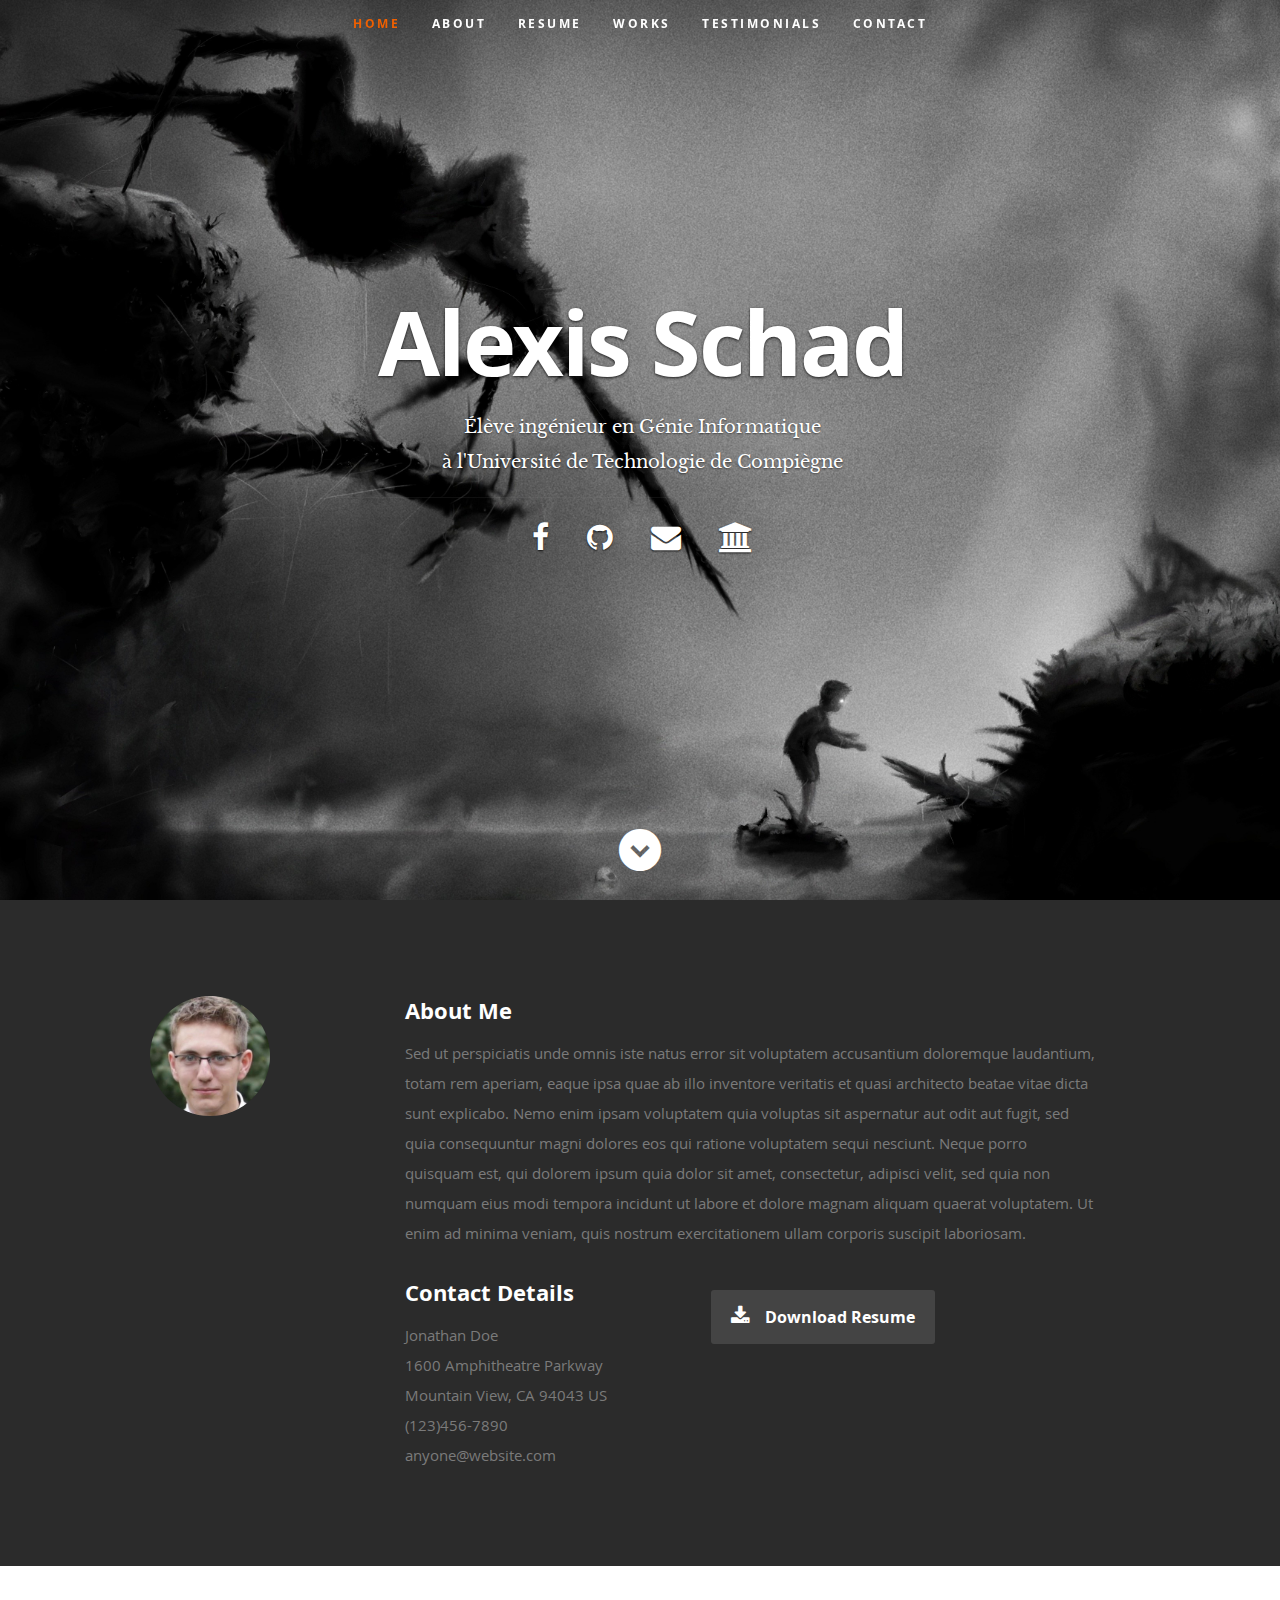
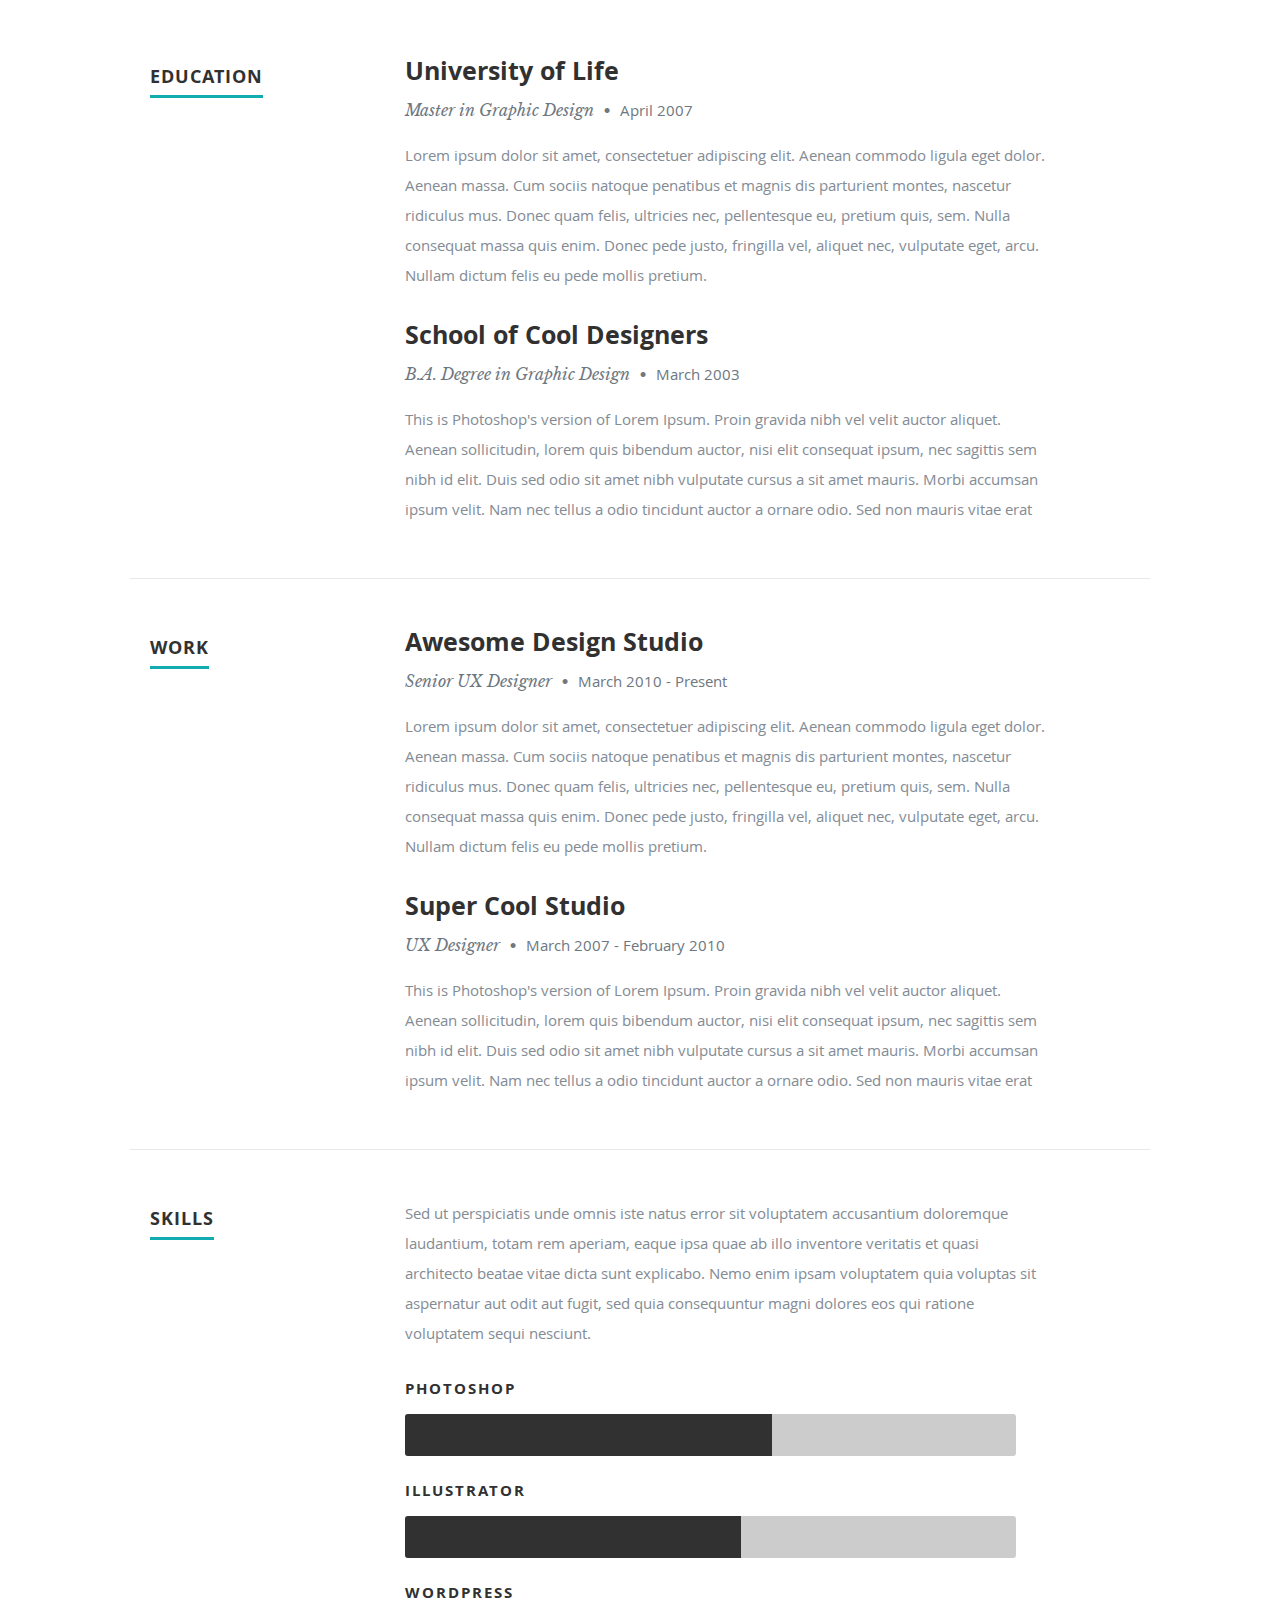
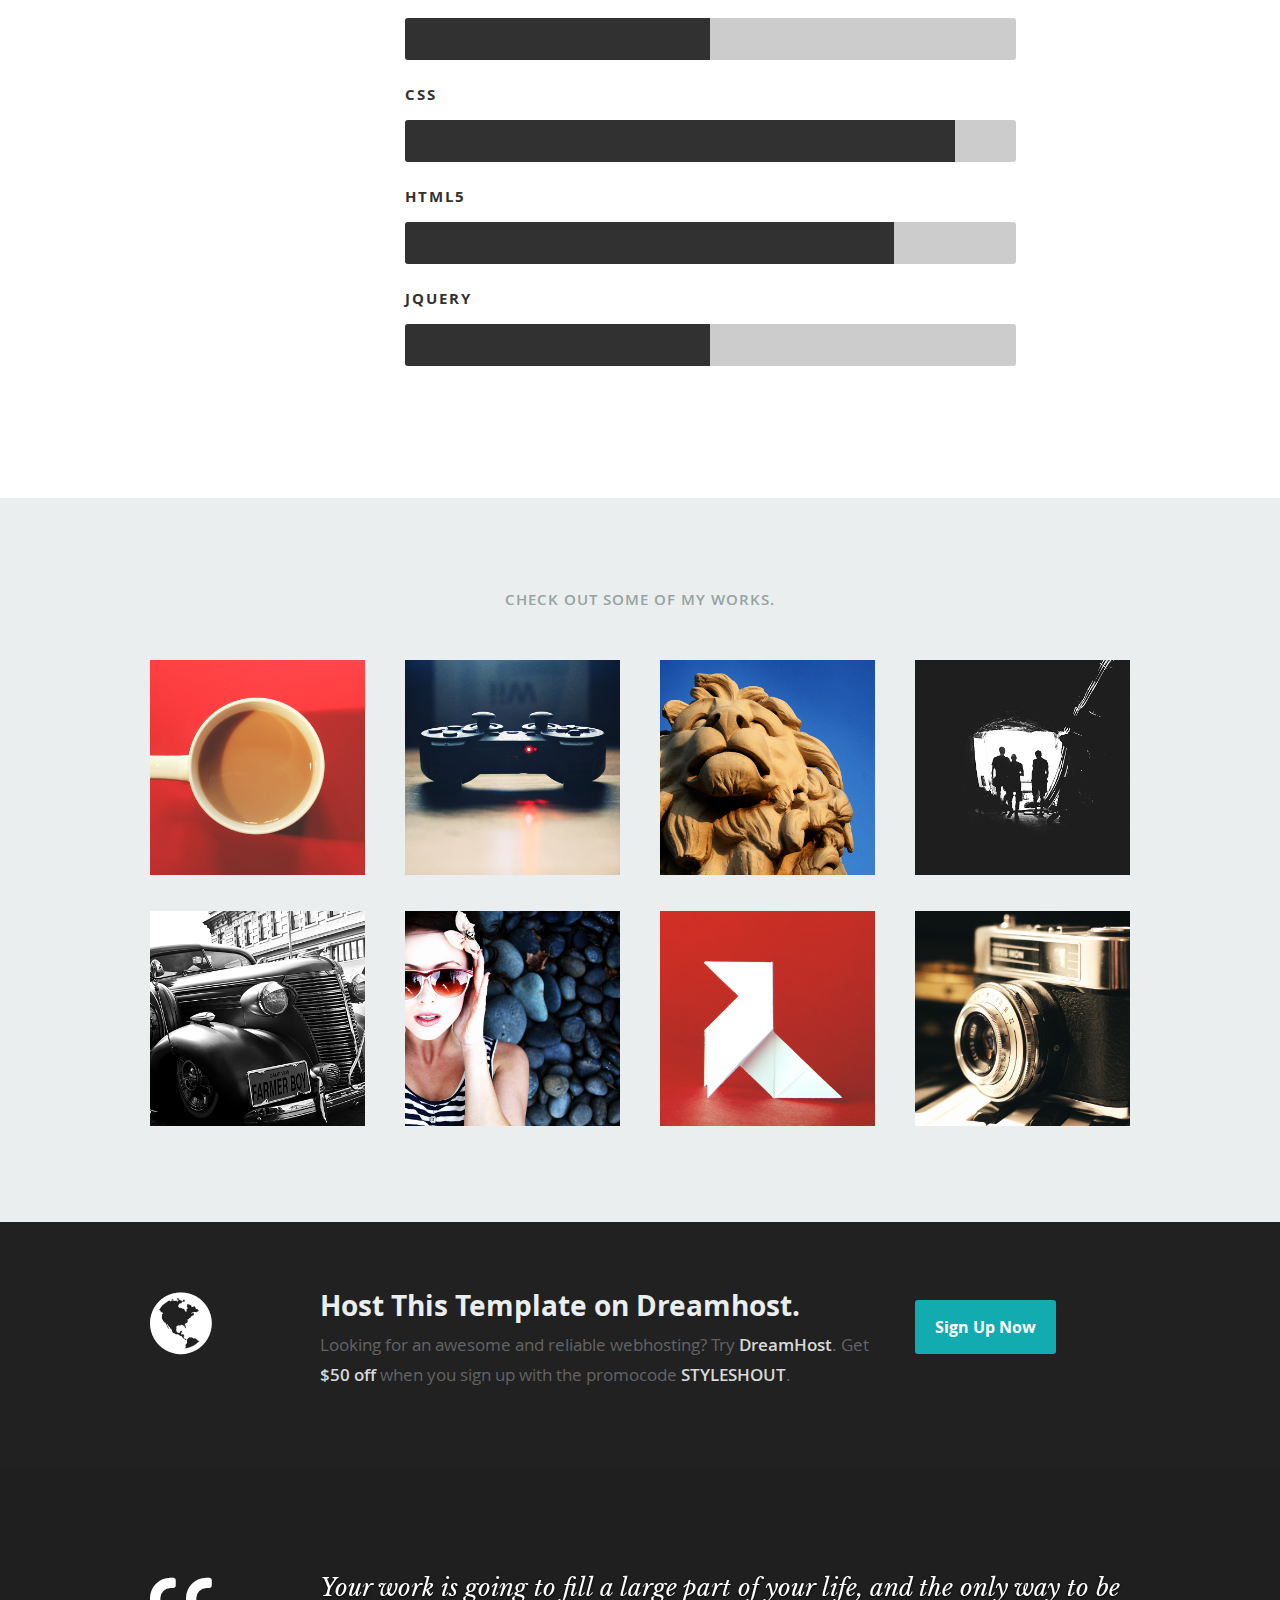
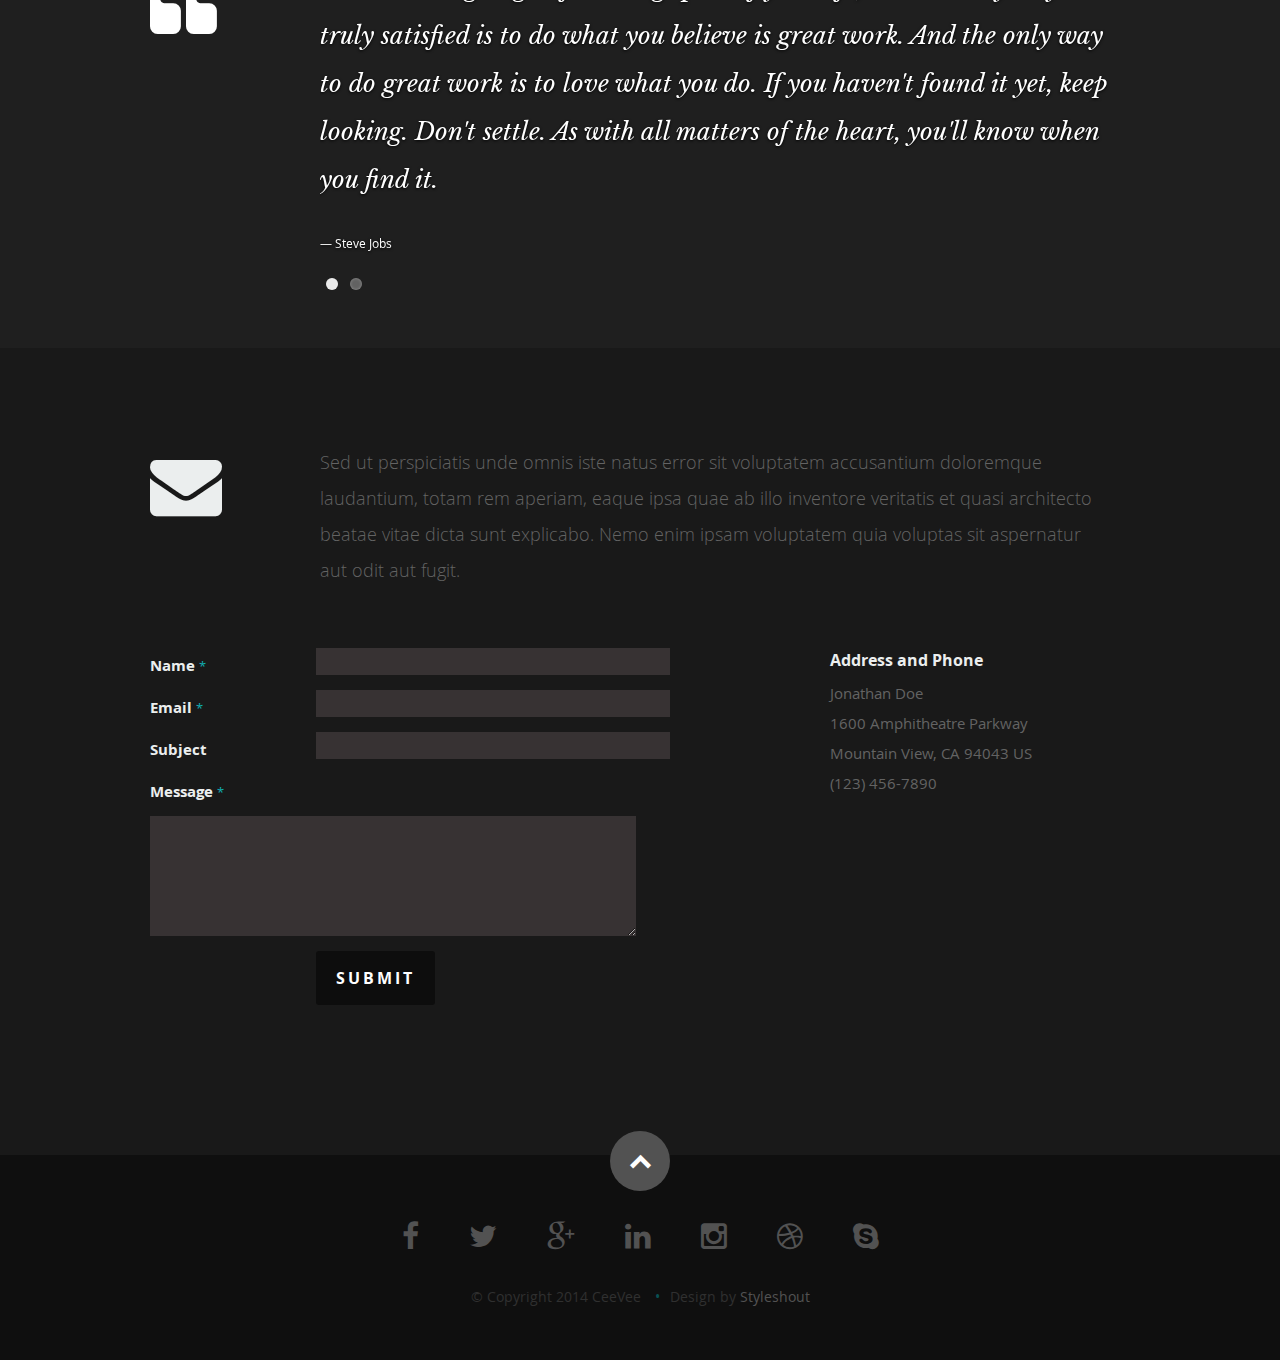
==== commit ffb45ab0: "Commit initial du projet" ====
--- a/index.html
+++ b/index.html
@@ -45,12 +45,11 @@
 
          <ul id="nav" class="nav">
             <li class="current"><a class="smoothscroll" href="#home">Home</a></li>
-            <li><a class="smoothscroll" href="#about">A propos</a></li>
-	         <li><a class="smoothscroll" href="#resume">CV</a></li>
-            <!-- <li><a class="smoothscroll" href="#portfolio">Works</a></li>
-            <li><a class="smoothscroll" href="#testimonials">Testimonials</a></li> -->
+            <li><a class="smoothscroll" href="#about">About</a></li>
+	         <li><a class="smoothscroll" href="#resume">Resume</a></li>
+            <li><a class="smoothscroll" href="#portfolio">Works</a></li>
+            <li><a class="smoothscroll" href="#testimonials">Testimonials</a></li>
             <li><a class="smoothscroll" href="#contact">Contact</a></li>
-            <li><a href="#">Blog (à venir)</a></li>
          </ul> <!-- end #nav -->
 
       </nav> <!-- end #nav-wrap -->
@@ -58,13 +57,12 @@
       <div class="row banner">
          <div class="banner-text">
             <h1 class="responsive-headline">Alexis Schad</h1>
-            <h2>&lt; <span>schadocalex</span> &gt;</h2>
             <h3><span>Élève ingénieur en Génie Informatique <br />à l'Université de Technologie de Compiègne</span></h3>
             <hr />
             <ul class="social">
                <li><a href="http://fb.com/alexis.schad" target="_blank" ><i class="fa fa-facebook"></i></a></li>
                <li><a href="http://github.com/schadocalex" target="_blank" ><i class="fa fa-github"></i></a></li>
-               <li><a href="mailto:schadoc_alex@hotmail.fr"><i class="fa fa-envelope-o"></i></a></li>
+               <li><a href="mailto:schadoc_alex@hotmail.fr"><i class="fa fa-envelope"></i></a></li>
                <li><a href="http://www.utc.fr/" target="_blank" ><i class="fa fa-university"></i></a></li>
             </ul>
          </div>
@@ -91,23 +89,18 @@
 
          <div class="nine columns main-col">
 
-            <h2>A propos</h2>
-
-            <p>
-               Bonjour et bienvenue sur mon site ! Je suis Alexis Schad, élève ingénieur
-               en Génie Informatique à l'Université de Technologie de Compiègne. <br/><br/>
-               Je suis passionné par tout ce qui touche aux sciences, aux mathématiques,
-               à l'ingénierie, à la robotique et plus généralement aux nouvelles technologies. <br/>
-               Je participe de ce fait pour la troisième fois à la Coupe de France de Robotique.
-               Ancien président de l'association de robotique de l'UTC, je suis désormais responsable Informatique et trésorier. Ce projet multi-disciplinaire m'a permis de développer considérablement mes compétences
-               techniques en robotique, que ce soit en Informatique, en Electronique ou en Mécanique, ainsi
-               qu'en gestion de projet.<br />
-               Je suis également membre du FabLab de l'UTC et, en tant que responsable machines, je maitrîse
-               l'impression 3D et la découpe laser.
+            <h2>About Me</h2>
+
+            <p>Sed ut perspiciatis unde omnis iste natus error sit voluptatem accusantium doloremque laudantium, totam rem aperiam,
+            eaque ipsa quae ab illo inventore veritatis et quasi architecto beatae vitae dicta sunt explicabo. Nemo enim ipsam
+            voluptatem quia voluptas sit aspernatur aut odit aut fugit, sed quia consequuntur magni dolores eos qui ratione
+            voluptatem sequi nesciunt. Neque porro quisquam est, qui dolorem ipsum quia dolor sit amet, consectetur, adipisci velit,
+            sed quia non numquam eius modi tempora incidunt ut labore et dolore magnam aliquam quaerat voluptatem.
+            Ut enim ad minima veniam, quis nostrum exercitationem ullam corporis suscipit laboriosam.
             </p>
 
             <div class="row">
-               <!--
+
                <div class="columns contact-details">
 
                   <h2>Contact Details</h2>
@@ -121,10 +114,10 @@
 					   </p>
 
                </div>
-               -->
+
                <div class="columns download">
                   <p>
-                     <a href="#" class="button"><i class="fa fa-download"></i>Télécharger mon CV (à venir)</a>
+                     <a href="#" class="button"><i class="fa fa-download"></i>Download Resume</a>
                   </p>
                </div>
 
@@ -580,7 +573,6 @@
 
    <!-- Call-To-Action Section
    ================================================== -->
-   <!--
    <section id="call-to-action">
 
       <div class="row">
@@ -596,7 +588,7 @@
             <h2><a href="http://www.dreamhost.com/r.cgi?287326|STYLESHOUT">Host This Template on Dreamhost.</a></h2>
             <p>Looking for an awesome and reliable webhosting? Try <a href="http://www.dreamhost.com/r.cgi?287326|STYLESHOUT"><span>DreamHost</span></a>.
 					Get <span>$50 off</span> when you sign up with the promocode <span>STYLESHOUT</span>. 
-					<!-- Simply type	the promocode in the box labeled “Promo Code” when placing your order. -></p>
+					<!-- Simply type	the promocode in the box labeled “Promo Code” when placing your order. --></p>
 
          </div>
 
@@ -613,7 +605,6 @@
 
    <!-- Testimonials Section
    ================================================== -->
-   <!--
    <section id="testimonials">
 
       <div class="text-container">
@@ -640,7 +631,7 @@
                            </p>
                            <cite>Steve Jobs</cite>
                         </blockquote>
-                     </li> <!-- slide ends ->
+                     </li> <!-- slide ends -->
 
                      <li>
                         <blockquote>
@@ -650,21 +641,21 @@
                            </p>
                            <cite>Mr. Adobe</cite>
                         </blockquote>
-                     </li> <!-- slide ends ->
+                     </li> <!-- slide ends -->
 
                   </ul>
 
-               </div> <!-- div.flexslider ends ->
-
-            </div> <!-- div.flex-container ends ->
-
-         </div> <!-- row ends ->
-
-       </div>  <!-- text-container ends ->
-
-   </section> <!-- Testimonials Section End->
-
-   -->
+               </div> <!-- div.flexslider ends -->
+
+            </div> <!-- div.flex-container ends -->
+
+         </div> <!-- row ends -->
+
+       </div>  <!-- text-container ends -->
+
+   </section> <!-- Testimonials Section End-->
+
+
    <!-- Contact Section
    ================================================== -->
    <section id="contact">
@@ -673,15 +664,15 @@
 
             <div class="two columns header-col">
 
-               <h1><span>Me contacter</span></h1>
+               <h1><span>Get In Touch.</span></h1>
 
             </div>
 
             <div class="ten columns">
 
-                  <p class="lead">
-                     Contactez-moi si vous avez des questions sur mon CV, sur mon blog, si un de mes projets vous intéresse ou si vous voulez simplement discuter.<br/>
-                     Je suis par ailleurs à la recherche d'un stage de 6 mois à l'automne 2015.
+                  <p class="lead">Sed ut perspiciatis unde omnis iste natus error sit voluptatem accusantium doloremque laudantium, totam rem aperiam,
+                  eaque ipsa quae ab illo inventore veritatis et quasi architecto beatae vitae dicta sunt explicabo. Nemo enim ipsam
+                  voluptatem quia voluptas sit aspernatur aut odit aut fugit.
                   </p>
 
             </div>
@@ -697,7 +688,7 @@
 					<fieldset>
 
                   <div>
-						   <label for="contactName">Nom <span class="required">*</span></label>
+						   <label for="contactName">Name <span class="required">*</span></label>
 						   <input type="text" value="" size="35" id="contactName" name="contactName">
                   </div>
 
@@ -707,17 +698,17 @@
                   </div>
 
                   <div>
-						   <label for="contactSubject">Sujet</label>
+						   <label for="contactSubject">Subject</label>
 						   <input type="text" value="" size="35" id="contactSubject" name="contactSubject">
                   </div>
 
                   <div>
                      <label for="contactMessage">Message <span class="required">*</span></label>
-                     <textarea cols="40" rows="5" id="contactMessage" name="contactMessage"></textarea>
+                     <textarea cols="50" rows="5" id="contactMessage" name="contactMessage"></textarea>
                   </div>
 
                   <div>
-                     <button class="submit">Envoyer</button>
+                     <button class="submit">Submit</button>
                      <span id="image-loader">
                         <img alt="" src="images/loader.gif">
                      </span>
@@ -727,10 +718,10 @@
 				   </form> <!-- Form End -->
 
                <!-- contact-warning -->
-               <div id="message-warning"> Erreur</div>
+               <div id="message-warning"> Error boy</div>
                <!-- contact-success -->
 				   <div id="message-success">
-                  <i class="fa fa-check"></i>Votre message a été envoyé, merci !<br>
+                  <i class="fa fa-check"></i>Your message was sent, thank you!<br>
 				   </div>
 
             </div>
@@ -739,19 +730,16 @@
             <aside class="four columns footer-widgets">
 
                <div class="widget widget_contact">
-                  <h4>Adresse</h4>
-                  <p class="address">
-                     Alexis Schad<br>
-                     105 Allée de Montaran <br>
-                     45770 Saran<br>
-                  </p>
-               </div>
-               <div class="widget widget_contact">
-                  <h4>Téléphone</h4>
-                  <p class="address">
-                     07-70-27-84-04
-                  </p>
-               </div>
+
+					   <h4>Address and Phone</h4>
+					   <p class="address">
+						   Jonathan Doe<br>
+						   1600 Amphitheatre Parkway <br>
+						   Mountain View, CA 94043 US<br>
+						   <span>(123) 456-7890</span>
+					   </p>
+
+				   </div>
 
                <!-- <div class="widget widget_tweets">
 
@@ -794,15 +782,18 @@
          <div class="twelve columns">
 
             <ul class="social-links">
-               <li><a href="http://fb.com/alexis.schad" target="_blank" ><i class="fa fa-facebook"></i></a></li>
-               <li><a href="http://github.com/schadocalex" target="_blank" ><i class="fa fa-github"></i></a></li>
-               <li><a href="mailto:schadoc_alex@hotmail.fr"><i class="fa fa-envelope-o"></i></a></li>
-               <li><a href="http://www.utc.fr/" target="_blank" ><i class="fa fa-university"></i></a></li>
+               <li><a href="#"><i class="fa fa-facebook"></i></a></li>
+               <li><a href="#"><i class="fa fa-twitter"></i></a></li>
+               <li><a href="#"><i class="fa fa-google-plus"></i></a></li>
+               <li><a href="#"><i class="fa fa-linkedin"></i></a></li>
+               <li><a href="#"><i class="fa fa-instagram"></i></a></li>
+               <li><a href="#"><i class="fa fa-dribbble"></i></a></li>
+               <li><a href="#"><i class="fa fa-skype"></i></a></li>
             </ul>
 
             <ul class="copyright">
-               <li>Développé par Alexis Schad</li>
-               <li>Webdesign de <a title="Styleshout" href="http://www.styleshout.com/">Styleshout</a></li>   
+               <li>&copy; Copyright 2014 CeeVee</li>
+               <li>Design by <a title="Styleshout" href="http://www.styleshout.com/">Styleshout</a></li>   
             </ul>
 
          </div>
--- a/css/default.css
+++ b/css/default.css
@@ -0,0 +1,807 @@
+/*
+=====================================================================
+*   Ceevee v1.0 Default Stylesheet
+*   url: styleshout.com
+*   03-17-2014
+=====================================================================
+
+TOC:
+a. Webfonts and Icon fonts
+b. Reset
+c. Default Styles
+   1. Basic
+   2. Typography
+   3. Links
+   4. Images
+   5. Buttons
+   6. Forms
+d. Grid
+e. Others
+   1. Clearing
+   2. Misc
+
+=====================================================================  */
+
+/* ------------------------------------------------------------------ */
+/* a. Webfonts and Icon fonts
+ ------------------------------------------------------------------ */
+
+@import url("fonts.css");
+@import url("fontello/css/fontello.css");
+@import url("font-awesome/css/font-awesome.min.css");
+
+/* ------------------------------------------------------------------
+/* b. Reset
+      Adapted from:
+      Normalize.css - https://github.com/necolas/normalize.css/
+      HTML5 Doctor Reset - html5doctor.com/html-5-reset-stylesheet/
+/* ------------------------------------------------------------------ */
+
+html, body, div, span, object, iframe,
+h1, h2, h3, h4, h5, h6, p, blockquote, pre,
+abbr, address, cite, code,
+del, dfn, em, img, ins, kbd, q, samp,
+small, strong, sub, sup, var,
+b, i,
+dl, dt, dd, ol, ul, li,
+fieldset, form, label, legend,
+table, caption, tbody, tfoot, thead, tr, th, td,
+article, aside, canvas, details, figcaption, figure,
+footer, header, hgroup, menu, nav, section, summary,
+time, mark, audio, video {
+   margin: 0;
+   padding: 0;
+   border: 0;
+   outline: 0;
+   font-size: 100%;
+   vertical-align: baseline;
+   background: transparent;
+}
+
+article,aside,details,figcaption,figure,
+footer,header,hgroup,menu,nav,section {
+   display: block;
+}
+
+audio,
+canvas,
+video {
+   display: inline-block;
+}
+
+audio:not([controls]) {
+   display: none;
+   height: 0;
+}
+
+[hidden] { display: none; }
+
+code, kbd, pre, samp {
+   font-family: monospace, serif;
+   font-size: 1em;
+}
+
+pre {
+   white-space: pre;
+   white-space: pre-wrap;
+   word-wrap: break-word;
+}
+
+blockquote, q { quotes: &#8220 &#8220; }
+
+blockquote:before, blockquote:after,
+q:before, q:after {
+   content: '';
+   content: none;
+}
+
+ins {
+   background-color: #ff9;
+   color: #000;
+   text-decoration: none;
+}
+
+mark {
+   background-color: #A7F4F6;
+   color: #555;
+}
+
+del { text-decoration: line-through; }
+
+abbr[title], dfn[title] {
+   border-bottom: 1px dotted;
+   cursor: help;
+}
+
+table {
+   border-collapse: collapse;
+   border-spacing: 0;
+}
+
+
+/* ------------------------------------------------------------------ */
+/* c. Default and Basic Styles
+      Adapted from:
+      Skeleton CSS Framework - http://www.getskeleton.com/
+      Typeplate Typographic Starter Kit - http://typeplate.com/
+/* ------------------------------------------------------------------ */
+
+/*  1. Basic  ------------------------------------------------------- */
+
+*,
+*:before,
+*:after {
+   -moz-box-sizing: border-box;
+   -webkit-box-sizing: border-box;
+   box-sizing: border-box;
+}
+
+html {
+   font-size: 62.5%;
+   -webkit-font-smoothing: antialiased;
+}
+
+body {
+   background: #fff;
+   font-family: 'opensans-regular', sans-serif;
+   font-weight: normal;
+   font-size: 15px;
+   line-height: 30px;
+	color: #838C95;
+
+   -webkit-font-smoothing: antialiased; /* Fix for webkit rendering */
+	-webkit-text-size-adjust: 100%;
+}
+
+/*  2. Typography
+       Vertical rhythm with leading derived from 6
+--------------------------------------------------------------------- */
+
+h1, h2, h3, h4, h5, h6 {
+   color: #313131;
+	font-family: 'opensans-bold', sans-serif;
+   font-weight: normal;
+}
+h1 a, h2 a, h3 a, h4 a, h5 a, h6 a { font-weight: inherit; }
+h1 { font-size: 38px; line-height: 42px; margin-bottom: 12px; letter-spacing: -1px; }
+h2 { font-size: 28px; line-height: 36px; margin-bottom: 6px; }
+h3 { font-size: 22px; line-height: 30px; margin-bottom: 12px; }
+h4 { font-size: 20px; line-height: 30px; margin-bottom: 6px; }
+h5 { font-size: 18px; line-height: 30px; }
+h6 { font-size: 14px; line-height: 30px; }
+.subheader { }
+
+p { margin: 0 0 30px 0; }
+p img { margin: 0; }
+p.lead {
+   font: 19px/36px 'opensans-light', sans-serif;
+   margin-bottom: 18px;
+}
+
+/* for 'em' and 'strong' tags, font-size and line-height should be same with
+the body tag due to rendering problems in some browsers */
+em { font: 15px/30px 'opensans-italic', sans-serif; }
+strong, b { font: 15px/30px 'opensans-bold', sans-serif; }
+small { font-size: 11px; line-height: inherit; }
+
+/*	Blockquotes */
+blockquote {
+   margin: 30px 0px;
+   padding-left: 40px;
+   position: relative;
+}
+blockquote:before {
+   content: "\201C";
+   opacity: 0.45;
+   font-size: 80px;
+   line-height: 0px;
+   margin: 0;
+   font-family: arial, sans-serif;
+
+   position: absolute;
+   top:  30px;
+	left: 0;
+}
+blockquote p {
+   font-family: 'librebaskerville-italic', serif;
+   padding: 0;
+   font-size: 18px;
+   line-height: 36px;
+}
+blockquote cite {
+   display: block;
+   font-size: 12px;
+   font-style: normal;
+   line-height: 18px;
+}
+blockquote cite:before { content: "\2014 \0020"; }
+blockquote cite a,
+blockquote cite a:visited { color: #8B9798; border: none }
+
+/* ---------------------------------------------------------------------
+/*  Pull Quotes Markup
+/*
+    <aside class="pull-quote">
+		<blockquote>
+			<p></p>
+		</blockquote>
+	 </aside>
+/*
+/* --------------------------------------------------------------------- */
+.pull-quote {
+   position: relative;
+	padding: 18px 30px 18px 0px;
+}
+.pull-quote:before,
+.pull-quote:after {
+	height: 1em;
+	opacity: 0.45;
+	position: absolute;
+	font-size: 80px;
+   font-family: Arial, Sans-Serif;
+}
+.pull-quote:before {
+	content: "\201C";
+	top:  33px;
+	left: 0;
+}
+.pull-quote:after {
+	content: '\201D';
+	bottom: -33px;
+	right: 0;
+}
+.pull-quote blockquote {
+   margin: 0;
+}
+.pull-quote blockquote:before {
+   content: none;
+}
+
+/* Abbreviations */
+abbr {
+   font-family: 'opensans-bold', sans-serif;
+	font-variant: small-caps;
+	text-transform: lowercase;
+   letter-spacing: .5px;
+	color: gray;
+}
+abbr:hover { cursor: help; }
+
+/* drop cap */
+.drop-cap:first-letter {
+	float: left;
+	margin: 0;
+	padding: 14px 6px 0 0;
+	font-size: 84px;
+	font-family: /* Copperplate */ 'opensans-bold', sans-serif;
+   line-height: 60px;
+	text-indent: 0;
+	background: transparent;
+	color: inherit;
+}
+
+hr { border: solid #E3E3E3; border-width: 1px 0 0; clear: both; margin: 11px 0 30px; height: 0; }
+
+
+/*  3. Links  ------------------------------------------------------- */
+
+a, a:visited {
+   text-decoration: none;
+   outline: 0;
+   color: #11ABB0;
+
+   -webkit-transition: color .3s ease-in-out;
+   -moz-transition: color .3s ease-in-out;
+   -o-transition: color .3s ease-in-out;
+   transition: color .3s ease-in-out;
+}
+a:hover, a:focus { color: #313131; }
+p a, p a:visited { line-height: inherit; }
+
+
+/*  4. List  --------------------------------------------------------- */
+
+ul, ol { margin-bottom: 24px; margin-top: 12px; }
+ul { list-style: none outside; }
+ol { list-style: decimal; }
+ol, ul.square, ul.circle, ul.disc { margin-left: 30px; }
+ul.square { list-style: square outside; }
+ul.circle { list-style: circle outside; }
+ul.disc { list-style: disc outside; }
+ul ul, ul ol,
+ol ol, ol ul { margin: 6px 0 6px 30px; }
+ul ul li, ul ol li,
+ol ol li, ol ul li { margin-bottom: 6px; }
+li { line-height: 18px; margin-bottom: 12px; }
+ul.large li { }
+li p { }
+
+/* ---------------------------------------------------------------------
+/*  Stats Tab Markup
+
+    <ul class="stats-tabs">
+		<li><a href="#">[value]<b>[name]</b></a></li>
+	 </ul>
+
+    Extend this object into your markup.
+/*
+/* --------------------------------------------------------------------- */
+.stats-tabs {
+   padding: 0;
+   margin: 24px 0;
+}
+.stats-tabs li {
+	display: inline-block;
+	margin: 0 10px 18px 0;
+	padding: 0 10px 0 0;
+	border-right: 1px solid #ccc;
+}
+.stats-tabs li:last-child {
+	margin: 0;
+	padding: 0;
+	border: none;
+}
+.stats-tabs li a {
+	display: inline-block;
+	font-size: 22px;
+	font-family: 'opensans-bold', sans-serif;
+   border: none;
+   color: #313131;
+}
+.stats-tabs li a:hover {
+   color:#11ABB0;
+}
+.stats-tabs li a b {
+	display: block;
+	margin: 6px 0 0 0;
+	font-size: 13px;
+	font-family: 'opensans-regular', sans-serif;
+   color: #8B9798;
+}
+
+/* definition list */
+dl { margin: 12px 0; }
+dt { margin: 0; color:#11ABB0; }
+dd { margin: 0 0 0 20px; }
+
+/* Lining Definition Style Markup */
+.lining dt,
+.lining dd {
+	display: inline;
+	margin: 0;
+}
+.lining dt + dt:before,
+.lining dd + dt:before {
+	content: "\A";
+	white-space: pre;
+}
+.lining dd + dd:before {
+	content: ", ";
+}
+.lining dd:before {
+	content: ": ";
+	margin-left: -0.2em;
+}
+
+/* Dictionary Definition Style Markup */
+.dictionary-style dt {
+	display: inline;
+	counter-reset: definitions;
+}
+.dictionary-style dt + dt:before {
+	content: ", ";
+	margin-left: -0.2em;
+}
+.dictionary-style dd {
+	display: block;
+	counter-increment: definitions;
+}
+.dictionary-style dd:before {
+	content: counter(definitions, decimal) ". ";
+}
+
+/* Pagination */
+.pagination {
+   margin: 36px auto;
+   text-align: center;
+}
+.pagination ul li {
+   display: inline-block;
+   margin: 0;
+   padding: 0;
+}
+.pagination .page-numbers {
+   font: 15px/18px 'opensans-bold', sans-serif;
+   display: inline-block;
+   padding: 6px 10px;
+   margin-right: 3px;
+   margin-bottom: 6px;
+	color: #6E757C;
+	background-color: #E6E8EB;
+
+	-webkit-transition: all 200ms ease-in-out;
+	-moz-transition: all 200ms ease-in-out;
+	-o-transition: all 200ms ease-in-out;
+	-ms-transition: all 200ms ease-in-out;
+	transition: all 200ms ease-in-out;
+
+   -moz-border-radius: 3px;
+   -webkit-border-radius: 3px;
+   -khtml-border-radius: 3px;
+	border-radius: 3px;
+}
+.pagination .page-numbers:hover {
+   background: #838A91;
+   color: #fff;
+}
+.pagination .current,
+.pagination .current:hover {
+   background-color: #11ABB0;
+   color: #fff;
+}
+.pagination .inactive,
+.pagination .inactive:hover {
+   background-color: #E6E8EB;
+	color: #A9ADB2;
+}
+.pagination .prev, .pagination .next {}
+
+/*  5. Images  --------------------------------------------------------- */
+
+img {
+   max-width: 100%;
+   height: auto;
+}
+img.pull-right { margin: 12px 0px 0px 18px; }
+img.pull-left { margin: 12px 18px 0px 0px; }
+
+/*  6. Buttons  --------------------------------------------------------- */
+
+.button,
+.button:visited,
+button,
+input[type="submit"],
+input[type="reset"],
+input[type="button"] {
+   font: 16px/30px 'opensans-bold', sans-serif;
+   background: #11ABB0;
+   display: inline-block;
+	text-decoration: none;
+   letter-spacing: 0;
+   color: #fff;
+	padding: 12px 20px;
+	margin-bottom: 18px;
+   border: none;
+   cursor: pointer;
+   height: auto;
+
+   -webkit-transition: all .2s ease-in-out;
+	-moz-transition: all .2s ease-in-out;
+	-o-transition: all .2s ease-in-out;
+	-ms-transition: all .2s ease-in-out;
+	transition: all .2s ease-in-out;
+
+   -moz-border-radius: 3px;
+   -webkit-border-radius: 3px;
+   -khtml-border-radius: 3px;
+   border-radius: 3px;
+}
+
+.button:hover,
+button:hover,
+input[type="submit"]:hover,
+input[type="reset"]:hover,
+input[type="button"]:hover {
+   background: #3d4145;
+   color: #fff;
+}
+
+.button:active,
+button:active,
+input[type="submit"]:active,
+input[type="reset"]:active,
+input[type="button"]:active {
+   background: #3d4145;
+   color: #fff;
+}
+
+.button.full-width,
+button.full-width,
+input[type="submit"].full-width,
+input[type="reset"].full-width,
+input[type="button"].full-width {
+	width: 100%;
+	padding-left: 0 !important;
+	padding-right: 0 !important;
+	text-align: center;
+}
+
+/* Fix for odd Mozilla border & padding issues */
+button::-moz-focus-inner,
+input::-moz-focus-inner {
+    border: 0;
+    padding: 0;
+}
+
+
+/*  7. Forms  --------------------------------------------------------- */
+
+form { margin-bottom: 24px; }
+fieldset { margin-bottom: 24px; }
+
+input[type="text"],
+input[type="password"],
+input[type="email"],
+textarea,
+select {
+   display: block;
+   padding: 18px 15px;
+   margin: 0 0 24px 0;
+   border: 0;
+   outline: none;
+   vertical-align: middle;
+   min-width: 225px;
+	max-width: 100%;
+   font-size: 15px;
+   line-height: 24px;
+	color: #647373;
+	background: #D3D9D9;
+
+}
+
+/* select { padding: 0;
+   width: 220px;
+   } */
+
+input[type="text"]:focus,
+input[type="password"]:focus,
+input[type="email"]:focus,
+textarea:focus {
+   color: #B3B7BC;
+	background-color: #3d4145;
+}
+
+textarea { min-height: 120px; }
+
+label,
+legend {
+   font: 16px/24px 'opensans-bold', sans-serif;
+	margin: 12px 0;
+   color: #3d4145;
+   display: block;
+}
+label span,
+legend span {
+	color: #8B9798;
+   font: 14px/24px 'opensans-regular', sans-serif;
+}
+
+input[type="checkbox"],
+input[type="radio"] {
+    font-size: 15px;
+    color: #737373;
+}
+
+input[type="checkbox"] { display: inline; }
+
+/* ------------------------------------------------------------------ */
+/* d. Grid
+---------------------------------------------------------------------
+   gutter = 40px.
+/* ------------------------------------------------------------------ */
+
+/* default
+--------------------------------------------------------------- */
+.row {
+   width: 96%;
+   max-width: 1020px;
+   margin: 0 auto;
+}
+/* fixed width for IE8 */
+.ie .row { width: 1000px ; }
+
+.narrow .row { max-width: 980px; }
+
+.row .row { width: auto; max-width: none; margin: 0 -20px; }
+
+/* row clearing */
+.row:before,
+.row:after {
+    content: " ";
+    display: table;
+}
+.row:after {
+    clear: both;
+}
+
+.column, .columns {
+   position: relative;
+   padding: 0 20px;
+   min-height: 1px;
+   float: left;
+}
+.column.centered, .columns.centered  {
+    float: none;
+    margin: 0 auto;
+}
+
+/* removed gutters */
+.row.collapsed > .column,
+.row.collapsed > .columns,
+.column.collapsed, .columns.collapsed  { padding: 0; }
+
+[class*="column"] + [class*="column"]:last-child { float: right; }
+[class*="column"] + [class*="column"].end { float: right; }
+
+/* column widths */
+.row .one         { width: 8.33333%; }
+.row .two         { width: 16.66667%; }
+.row .three       { width: 25%; }
+.row .four        { width: 33.33333%; }
+.row .five        { width: 41.66667%; }
+.row .six         { width: 50%; }
+.row .seven       { width: 58.33333%; }
+.row .eight       { width: 66.66667%; }
+.row .nine        { width: 75%; }
+.row .ten         { width: 83.33333%; }
+.row .eleven      { width: 91.66667%; }
+.row .twelve      { width: 100%; }
+
+/* Offsets */
+.row .offset-1    { margin-left: 8.33333%; }
+.row .offset-2    { margin-left: 16.66667%; }
+.row .offset-3    { margin-left: 25%; }
+.row .offset-4    { margin-left: 33.33333%; }
+.row .offset-5    { margin-left: 41.66667%; }
+.row .offset-6    { margin-left: 50%; }
+.row .offset-7    { margin-left: 58.33333%; }
+.row .offset-8    { margin-left: 66.66667%; }
+.row .offset-9    { margin-left: 75%; }
+.row .offset-10   { margin-left: 83.33333%; }
+.row .offset-11   { margin-left: 91.66667%; }
+
+/* Push/Pull */
+.row .push-1      { left: 8.33333%; }
+.row .pull-1      { right: 8.33333%; }
+.row .push-2      { left: 16.66667%; 	}
+.row .pull-2      { right: 16.66667%; }
+.row .push-3      { left: 25%; }
+.row .pull-3      { right: 25%;	}
+.row .push-4      { left: 33.33333%; }
+.row .pull-4      { right: 33.33333%; }
+.row .push-5      { left: 41.66667%; }
+.row .pull-5      { right: 41.66667%; }
+.row .push-6      { left: 50%; }
+.row .pull-6      { right: 50%; }
+.row .push-7      { left: 58.33333%; }
+.row .pull-7      { right: 58.33333%; }
+.row .push-8      { left: 66.66667%; 	}
+.row .pull-8      { right: 66.66667%; }
+.row .push-9      { left: 75%; }
+.row .pull-9      { right: 75%; }
+.row .push-10     { left: 83.33333%; }
+.row .pull-10     { right: 83.33333%; }
+.row .push-11     { left: 91.66667%; }
+.row .pull-11     { right: 91.66667%; }
+
+/* block grids
+--------------------------------------------------------------------- */
+.bgrid-sixths [class*="column"]   { width: 16.66667%; }
+.bgrid-quarters [class*="column"] { width: 25%; }
+.bgrid-thirds [class*="column"]   { width: 33.33333%; }
+.bgrid-halves [class*="column"]   { width: 50%; }
+
+[class*="bgrid"] [class*="column"] + [class*="column"]:last-child { float: left; }
+
+/* Left clearing for block grid columns - columns that changes width in
+different screen sizes. Allows columns with different heights to align
+properly.
+--------------------------------------------------------------------- */
+.first { clear: left; }   /* first column in default screen */
+.s-first { clear: none; } /* first column in smaller screens */
+
+/* smaller screens
+--------------------------------------------------------------- */
+@media only screen and (max-width: 900px) {
+
+   /* block grids on small screens */
+   .s-bgrid-sixths [class*="column"]   { width: 16.66667%; }
+   .s-bgrid-quarters [class*="column"] { width: 25%; }
+   .s-bgrid-thirds [class*="column"]   { width: 33.33333%; }
+   .s-bgrid-halves [class*="column"]   { width: 50%; }
+
+   /* block grids left clearing */
+   .first { clear: none; }
+   .s-first { clear: left; }
+
+}
+
+/* mobile wide/smaller tablets
+--------------------------------------------------------------- */
+@media only screen and (max-width: 767px) {
+
+   .row {
+	   width: 460px;
+	   margin: 0 auto;
+      padding: 0;
+	}
+   .column, .columns {
+	   width: auto !important;
+	   float: none;
+	   margin-left: 0;
+	   margin-right: 0;
+      padding: 0 30px;
+   }
+   .row .row { width: auto; max-width: none; margin: 0 -30px; }
+
+   [class*="column"] + [class*="column"]:last-child { float: none; }
+   [class*="bgrid"] [class*="column"] + [class*="column"]:last-child { float: none; }
+
+   /* Offsets */
+   .row .offset-1    { margin-left: 0%; }
+   .row .offset-2    { margin-left: 0%; }
+   .row .offset-3    { margin-left: 0%; }
+   .row .offset-4    { margin-left: 0%; }
+   .row .offset-5    { margin-left: 0%; }
+   .row .offset-6    { margin-left: 0%; }
+   .row .offset-7    { margin-left: 0%; }
+   .row .offset-8    { margin-left: 0%; }
+   .row .offset-9    { margin-left: 0%; }
+   .row .offset-10   { margin-left: 0%; }
+   .row .offset-11   { margin-left: 0%; }
+}
+
+/* mobile narrow
+--------------------------------------------------------------- */
+@media only screen and (max-width: 460px) {
+
+   .row { width: auto; }
+
+}
+
+/* larger screens
+--------------------------------------------------------------- */
+@media screen and (min-width: 1200px) {
+
+   .wide .row { max-width: 1180px; }
+
+}
+
+/* ------------------------------------------------------------------ */
+/* e. Others
+/* ------------------------------------------------------------------ */
+
+/*  1. Clearing
+    (http://nicolasgallagher.com/micro-clearfix-hack/
+--------------------------------------------------------------------- */
+
+.cf:before,
+.cf:after {
+    content: " ";
+    display: table;
+}
+.cf:after {
+    clear: both;
+}
+
+/*  2. Misc -------------------------------------------------------- */
+
+.remove-bottom { margin-bottom: 0 !important; }
+.half-bottom { margin-bottom: 12px !important; }
+.add-bottom { margin-bottom: 24px !important; }
+.no-border { border: none; }
+
+.text-center  { text-align: center !important; }
+.text-left    { text-align: left !important; }
+.text-right   { text-align: right !important; }
+.pull-left    { float: left !important; }
+.pull-right   { float: right !important; }
+.align-center {
+	margin-left: auto !important;
+	margin-right: auto !important;
+	text-align: center !important;
+}
+
+
+
+
--- a/css/layout.css
+++ b/css/layout.css
@@ -61,19 +61,8 @@
    font: 90px/1.1em 'opensans-bold', sans-serif;
    color: #fff;
    letter-spacing: -2px;
-   margin: 0 auto 0px auto;
-   text-shadow: 0px 1px 3px rgba(0, 0, 0, .8);
-}
-header .banner-text h2 {
-   font: 36px/1.5em 'opensans-bold', sans-serif;
-   color: #fff;
-   letter-spacing: -2px;
    margin: 0 auto 18px auto;
    text-shadow: 0px 1px 3px rgba(0, 0, 0, .8);
-}
-header .banner-text h2 span {
-   position: relative;
-   top: -3px;
 }
 header .banner-text h3 {
    font: 18px/1.9em 'librebaskerville-regular', serif;
@@ -844,7 +833,7 @@
 #contact form { margin-bottom: 30px; }
 #contact label {
    font: 15px/24px 'opensans-bold', sans-serif;
-   margin: 1px 0 12px 0;
+   margin: 6px 0 12px 0;
    color: #EBEEEE;
 	display: inline-block;
 	float: left;
@@ -862,7 +851,7 @@
 	outline: none;
    font-size: 15px;
    line-height: 15px; */
-   width: 70%;
+   width: 73%;
 }
 #contact input:focus,
 #contact textarea:focus,
--- a/css/media-queries.css
+++ b/css/media-queries.css
@@ -0,0 +1,382 @@
+/* ==================================================================
+
+*   Ceevee Media Queries
+*   url: styleshout.com
+*   03-18-2014
+
+/* ================================================================== */
+
+
+/* screenwidth less than 1024px
+--------------------------------------------------------------------- */
+@media only screen and (max-width: 1024px) {
+
+    /* header styles
+   ------------------------------------------------------------------ */
+   header .banner-text h1 {
+      font: 80px/1.1em 'opensans-bold', sans-serif;
+      letter-spacing: -1px;
+      margin: 0 auto 12px auto;
+   }
+
+}
+
+/* screenwidth less than 900px
+--------------------------------------------------------------------- */
+@media only screen and (max-width: 900px) {
+
+    /* header styles
+   ------------------------------------------------------------------ */
+   header .banner { padding-bottom: 12px; }
+   header .banner-text h1 {
+      font: 78px/1.1em 'opensans-bold', sans-serif;
+      letter-spacing: -1px;      
+   }
+   header .banner-text h3 {
+      font: 17px/1.9em 'librebaskerville-regular', serif;
+      width: 80%;
+   }
+   header .banner-text hr {
+      width: 65%;
+      margin: 12px auto;
+   }
+   /* nav-wrap */
+   #nav-wrap {
+      font: 11px 'opensans-bold', sans-serif;
+      letter-spacing: 1.5px;
+   }
+
+
+   /* About Section
+   ------------------------------------------------------------------- */
+   #about .profile-pic {
+      width: 114px;
+      height: 114px;
+      margin-left: 12px;
+   }
+   #about .contact-details { width: 50%; }
+   #about .download { width: 50%; }
+
+   /* Resume Section
+   ------------------------------------------------------------------- */
+   #resume h1 { font: 16px/24px 'opensans-bold', sans-serif; }
+   #resume .main-col { padding-right: 5%; }   
+
+   /* Testimonials Section
+   ------------------------------------------------------------------- */
+   #testimonials .header-col h1:before {
+      font-size: 66px;
+      line-height: 66px;
+   }
+   #testimonials blockquote p {
+      font-size: 22px;
+      line-height: 46px;      
+   }
+
+    /* Call to Action Section
+   ------------------------------------------------------------------- */
+   #call-to-action .header-col h1:before {
+      font-size: 66px;
+      line-height: 66px;
+   }
+
+   /* Contact Section
+   ------------------------------------------------------------------- */
+   #contact .section-head { margin-bottom: 30px; }
+   #contact .header-col h1:before {
+      font-size: 66px;
+      line-height: 66px;
+   }
+   #contact .section-head p.lead { font: 17px/33px opensans-light, sans-serif; }
+
+
+}
+
+/* mobile wide/smaller tablets
+---------------------------------------------------------------------- */
+
+@media only screen and (max-width: 767px) {
+
+   /* mobile navigation
+   -------------------------------------------------------------------- */
+   #nav-wrap {
+      font: 12px 'opensans-bold', sans-serif;
+      background: transparent !important;
+      letter-spacing: 1.5px;  
+      width: auto;
+      position: fixed;
+      top: 0;
+      right: 0;
+   }
+   #nav-wrap > a {
+	   width: 48px;
+		height: 48px;
+		text-align: left;
+		background-color: #CC5200;
+		position: relative;
+      border: none;
+      float: right;
+
+      font: 0/0 a;
+      text-shadow: none;
+      color: transparent;
+
+      position: relative;
+      top: 0px;
+      right: 30px;
+   }
+
+	#nav-wrap > a:before,
+   #nav-wrap > a:after {
+	   position: absolute;
+		border: 2px solid #fff;
+		top: 35%;
+		left: 25%;
+		right: 25%;
+		content: '';
+	}
+   #nav-wrap > a:after { top: 60%; }
+
+   /* toggle buttons */
+	#nav-wrap:not( :target ) > a:first-of-type,
+	#nav-wrap:target > a:last-of-type  {
+	   display: block;
+	}
+
+   /* hide menu panel */
+   #nav-wrap ul#nav {
+      height: auto;
+		display: none;
+      clear: both;
+      width: auto; 
+      float: right;     
+
+      position: relative;
+      top: 12px;
+      right: 0;
+   }
+
+   /* display menu panels */
+	#nav-wrap:target > ul#nav	{
+	   display: block;
+      padding: 30px 20px 48px 20px;
+      background: #1f2024;
+      margin: 0 30px;
+      clear: both;
+   }
+
+   ul#nav li {
+      display: block;
+      height: auto;      
+      margin: 0 auto; 
+      padding: 0 4%;           
+      text-align: left;
+      border-bottom: 1px solid #2D2E34;
+      border-bottom-style: dotted; 
+   }
+  
+   ul#nav li a {  
+      display: block;    
+      margin: 0;
+      padding: 0;      
+      margin: 12px 0; 
+      line-height: 16px; /* reset line-height from 48px */
+      border: none;
+   }  
+
+
+   /* Header Styles
+   -------------------------------------------------------------------- */
+   header .banner {
+      padding-bottom: 12px;
+      padding-top: 6px;
+   }
+   header .banner-text h1 { font: 68px/1.1em 'opensans-bold', sans-serif; }
+   header .banner-text h3 {
+      font: 16px/1.9em 'librebaskerville-regular', serif;
+      width: 85%;
+   }
+   header .banner-text hr {
+      width: 80%;
+      margin: 18px auto;
+   }
+
+   /* header social links */
+   header .social {
+      margin: 18px 0 24px 0;
+      font-size: 24px;
+      line-height: 36px;      
+   }
+   header .social li { margin: 0 10px; }
+
+    /* scrolldown link */
+   header .scrolldown { display: none; }
+
+
+   /* About Section
+   -------------------------------------------------------------------- */
+   #about .profile-pic { display: none; }
+   #about .download .button {
+      width: 100%;
+      text-align: center;
+      padding: 15px 20px;
+   }
+   #about .main-col { padding-right: 30px; }
+
+
+   /* Resume Section
+   --------------------------------------------------------------------- */
+   #resume .header-col {
+      padding-top: 0;
+      margin-bottom: 48px;
+      text-align: center;
+   }
+   #resume h1 { letter-spacing: 3px; }
+   #resume .main-col { padding-right: 30px; }
+   #resume h3, #resume .info { text-align: center; }
+      
+   .bars { width: 100%; }
+
+
+   /* Call To Action Section
+   /* ----------------------------------------------------------------- */
+   #call-to-action { text-align: center; }
+   #call-to-action h1 {
+      font: 16px/24px 'opensans-bold', sans-serif;
+      text-align: center;
+      margin-bottom: 30px;
+      text-shadow: 0px 1px 3px rgba(0, 0, 0, 1);
+   }
+   #call-to-action h1 span { display: block; }
+   #call-to-action .header-col h1:before { content: none; }
+   #call-to-action p { font-size: 15px; }
+
+
+   /* Portfolio Section
+   /* ----------------------------------------------------------------- */
+   #portfolio-wrapper .columns { margin-bottom: 40px; }
+   .popup-modal {	max-width: 85%; }
+
+
+   /* Testimonials Section
+   ----------------------------------------------------------------------- */
+   #testimonials .text-container { text-align: center; }
+   #testimonials h1 {
+      font: 16px/24px 'opensans-bold', sans-serif;
+      text-align: center;
+      margin-bottom: 30px;
+      text-shadow: 0px 1px 3px rgba(0, 0, 0, 1);
+   }
+   #testimonials h1 span { display: block; }
+   #testimonials .header-col h1:before { content: none; }
+   #testimonials blockquote { padding-bottom: 24px; }
+   #testimonials blockquote p {
+      font-size: 20px;
+      line-height: 42px;      
+   }
+
+   /* Control Nav */
+   .flex-control-nav {
+      text-align: center;
+      margin-left: -30px;
+   }
+
+
+   /* contact Section
+   ----------------------------------------------------------------------- */
+   #contact { padding-bottom: 66px; }
+   #contact .section-head { margin-bottom: 12px; }
+   #contact .section-head h1 {
+      font: 16px/24px 'opensans-bold', sans-serif;            
+      text-align: center;   
+      margin-bottom: 30px;
+      text-shadow: 0px 1px 3px rgba(0, 0, 0, 1);
+   }  
+   #contact h1 span { display: block; }
+   #contact .header-col { padding-top: 0; }
+   #contact .header-col h1:before { content: none;	}
+   #contact .section-head p.lead { text-align: center;}
+
+   /* form */
+   #contact label {
+      float: none;
+      width: 100%;
+   }
+   #contact input,
+   #contact textarea,
+   #contact select {
+     	margin-bottom: 6px;    	
+      width: 100%;
+   }
+   #contact button.submit { margin: 30px 0 24px 0; }
+   #message-warning, #message-success {
+      width: 100%;
+      margin-left: 0;
+   }
+
+
+   /* footer
+   ------------------------------------------------------------------------ */
+  
+   /* copyright */
+   footer .copyright li:before { content: none; }
+   footer .copyright li { margin-right: 12px; }
+
+   /* social links */
+   footer .social-links { font-size: 22px; }
+   footer .social-links li { margin-left: 18px; }
+
+   /* Go To Top Button */
+   #go-top { margin-left: -22px; }
+   #go-top a {
+   	width: 54px;
+   	height: 54px;
+      font-size: 18px;
+      line-height: 54px;
+   }
+
+
+}
+
+/* mobile narrow
+  -------------------------------------------------------------------------- */
+
+@media only screen and (max-width: 480px) {
+
+   /* mobile navigation
+   -------------------------------------------------------------------- */
+   #nav-wrap ul#nav { width: auto; float: none; }
+
+   /* header styles
+   -------------------------------------------------------------------- */
+   header .banner { padding-top: 24px; }
+   header .banner-text h1 {
+      font: 40px/1.1em 'opensans-bold', sans-serif;      
+      margin: 0 auto 24px auto;
+   }
+   header .banner-text h3 {
+      font: 14px/1.9em 'librebaskerville-regular', sans-serif;
+      width: 90%;
+   }
+  
+   /* header social links */
+   header .social { font-size: 20px;}
+   header .social li { margin: 0 6px; }
+
+   /* footer
+   ------------------------------------------------------------------------ */
+
+   /* social links */
+   footer .social-links { font-size: 20px; }
+   footer .social-links li { margin-left: 14px; }   
+
+}
+
+
+
+
+
+
+
+
+
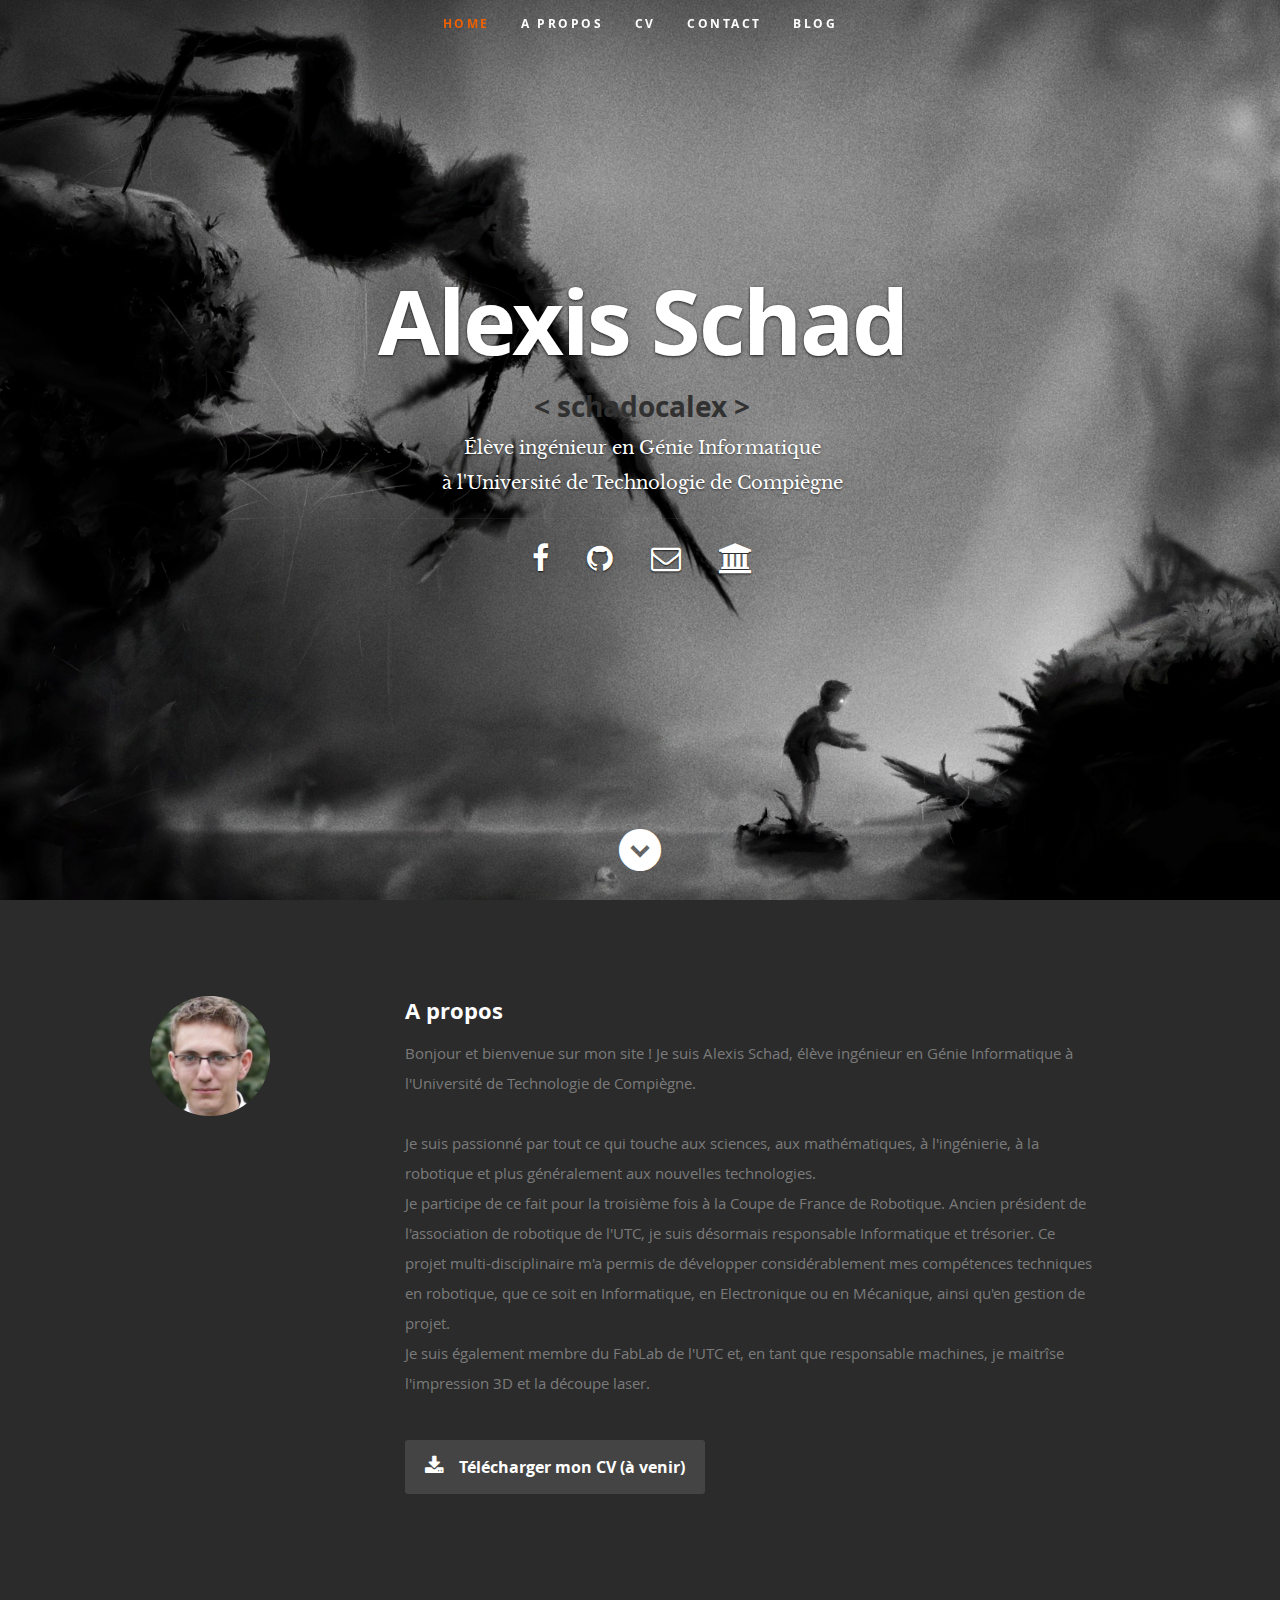
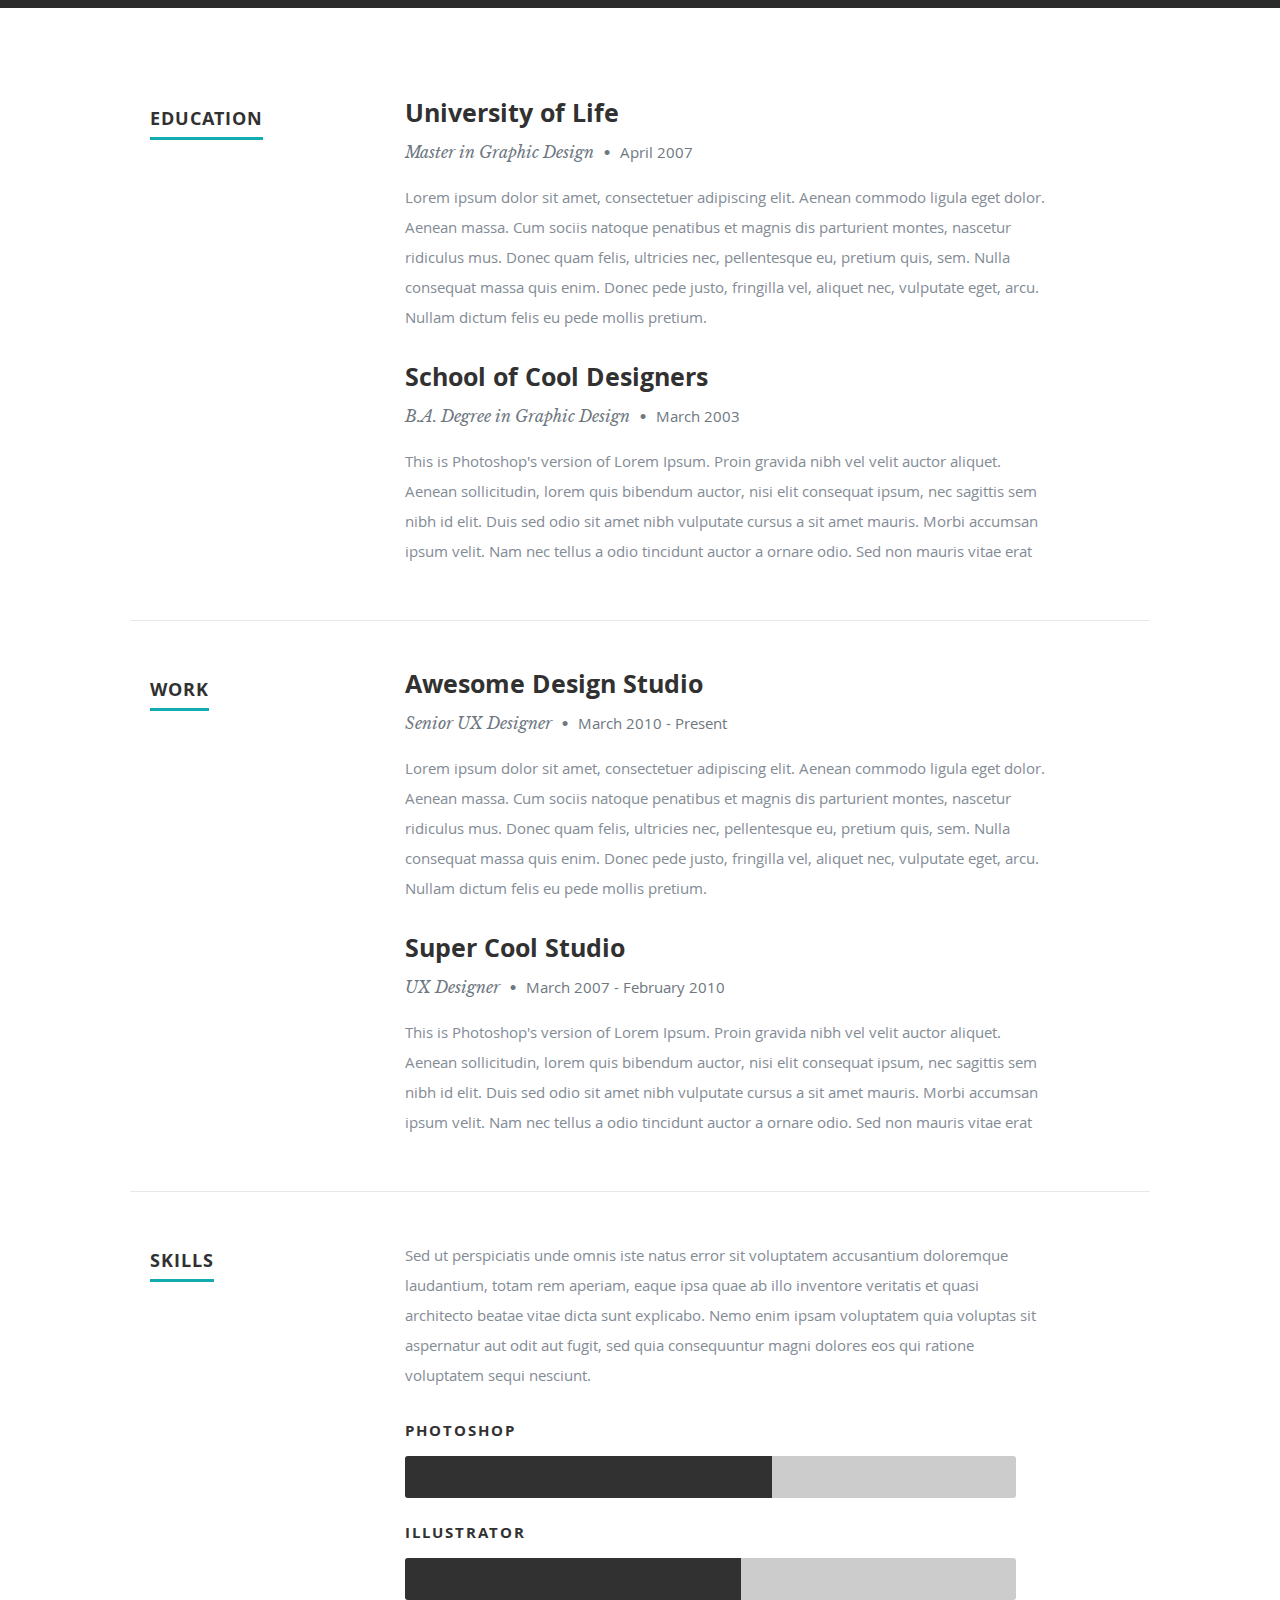
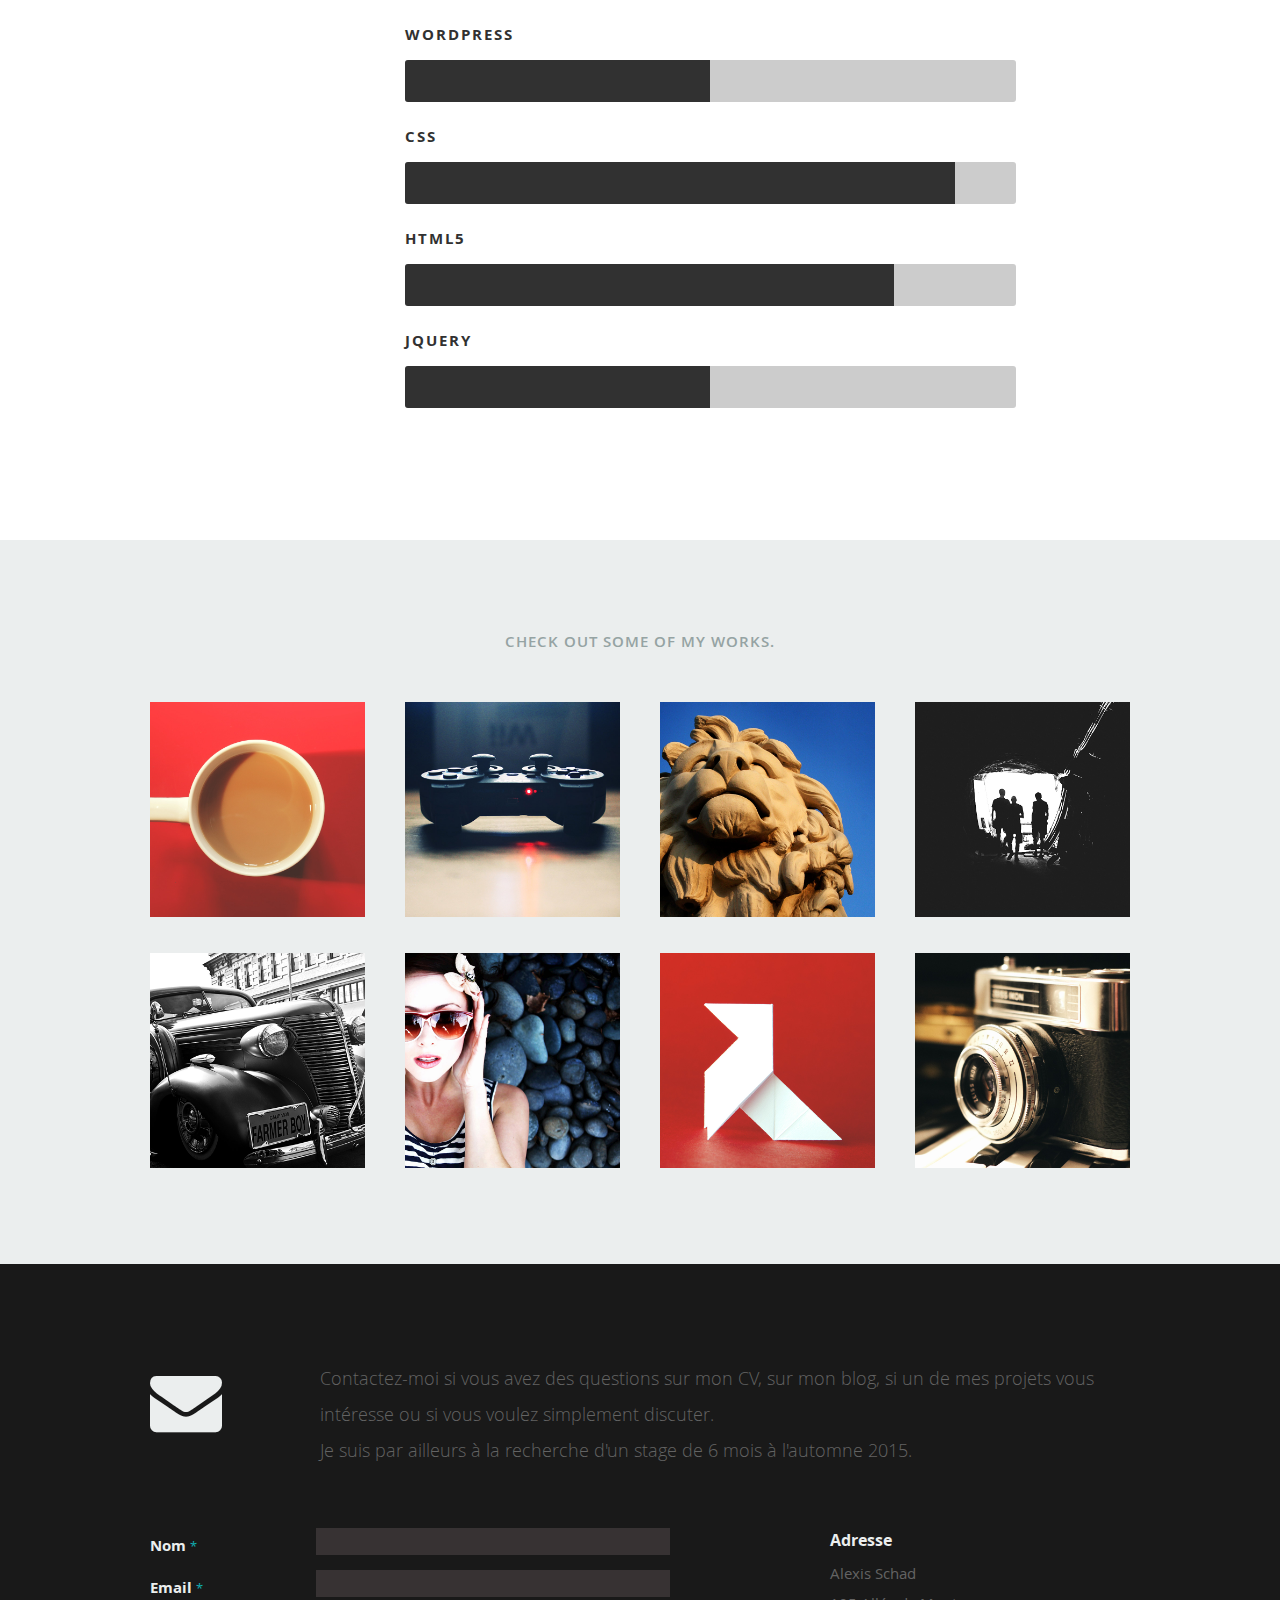
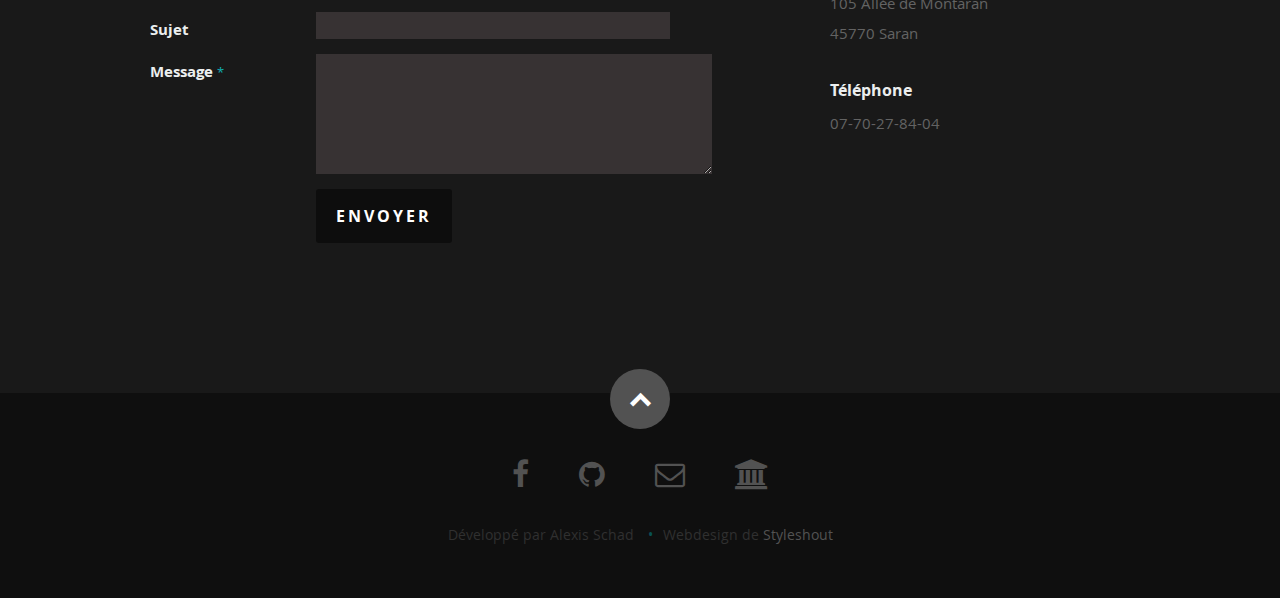
==== commit 02012447: "Ajout de la bannière cohérente avec la page home" ====
--- a/index.html
+++ b/index.html
@@ -45,11 +45,12 @@
 
          <ul id="nav" class="nav">
             <li class="current"><a class="smoothscroll" href="#home">Home</a></li>
-            <li><a class="smoothscroll" href="#about">About</a></li>
-	         <li><a class="smoothscroll" href="#resume">Resume</a></li>
-            <li><a class="smoothscroll" href="#portfolio">Works</a></li>
-            <li><a class="smoothscroll" href="#testimonials">Testimonials</a></li>
+            <li><a class="smoothscroll" href="#about">A propos</a></li>
+	         <li><a class="smoothscroll" href="#resume">CV</a></li>
+            <!-- <li><a class="smoothscroll" href="#portfolio">Works</a></li>
+            <li><a class="smoothscroll" href="#testimonials">Testimonials</a></li> -->
             <li><a class="smoothscroll" href="#contact">Contact</a></li>
+            <li><a href="blog.html">Blog</a></li>
          </ul> <!-- end #nav -->
 
       </nav> <!-- end #nav-wrap -->
@@ -57,12 +58,13 @@
       <div class="row banner">
          <div class="banner-text">
             <h1 class="responsive-headline">Alexis Schad</h1>
+            <h2>&lt; <span>schadocalex</span> &gt;</h2>
             <h3><span>Élève ingénieur en Génie Informatique <br />à l'Université de Technologie de Compiègne</span></h3>
             <hr />
             <ul class="social">
                <li><a href="http://fb.com/alexis.schad" target="_blank" ><i class="fa fa-facebook"></i></a></li>
                <li><a href="http://github.com/schadocalex" target="_blank" ><i class="fa fa-github"></i></a></li>
-               <li><a href="mailto:schadoc_alex@hotmail.fr"><i class="fa fa-envelope"></i></a></li>
+               <li><a href="mailto:schadoc_alex@hotmail.fr"><i class="fa fa-envelope-o"></i></a></li>
                <li><a href="http://www.utc.fr/" target="_blank" ><i class="fa fa-university"></i></a></li>
             </ul>
          </div>
@@ -89,18 +91,23 @@
 
          <div class="nine columns main-col">
 
-            <h2>About Me</h2>
-
-            <p>Sed ut perspiciatis unde omnis iste natus error sit voluptatem accusantium doloremque laudantium, totam rem aperiam,
-            eaque ipsa quae ab illo inventore veritatis et quasi architecto beatae vitae dicta sunt explicabo. Nemo enim ipsam
-            voluptatem quia voluptas sit aspernatur aut odit aut fugit, sed quia consequuntur magni dolores eos qui ratione
-            voluptatem sequi nesciunt. Neque porro quisquam est, qui dolorem ipsum quia dolor sit amet, consectetur, adipisci velit,
-            sed quia non numquam eius modi tempora incidunt ut labore et dolore magnam aliquam quaerat voluptatem.
-            Ut enim ad minima veniam, quis nostrum exercitationem ullam corporis suscipit laboriosam.
+            <h2>A propos</h2>
+
+            <p>
+               Bonjour et bienvenue sur mon site ! Je suis Alexis Schad, élève ingénieur
+               en Génie Informatique à l'Université de Technologie de Compiègne. <br/><br/>
+               Je suis passionné par tout ce qui touche aux sciences, aux mathématiques,
+               à l'ingénierie, à la robotique et plus généralement aux nouvelles technologies. <br/>
+               Je participe de ce fait pour la troisième fois à la Coupe de France de Robotique.
+               Ancien président de l'association de robotique de l'UTC, je suis désormais responsable Informatique et trésorier. Ce projet multi-disciplinaire m'a permis de développer considérablement mes compétences
+               techniques en robotique, que ce soit en Informatique, en Electronique ou en Mécanique, ainsi
+               qu'en gestion de projet.<br />
+               Je suis également membre du FabLab de l'UTC et, en tant que responsable machines, je maitrîse
+               l'impression 3D et la découpe laser.
             </p>
 
             <div class="row">
-
+               <!--
                <div class="columns contact-details">
 
                   <h2>Contact Details</h2>
@@ -114,10 +121,10 @@
 					   </p>
 
                </div>
-
+               -->
                <div class="columns download">
                   <p>
-                     <a href="#" class="button"><i class="fa fa-download"></i>Download Resume</a>
+                     <a href="#" class="button"><i class="fa fa-download"></i>Télécharger mon CV (à venir)</a>
                   </p>
                </div>
 
@@ -573,6 +580,7 @@
 
    <!-- Call-To-Action Section
    ================================================== -->
+   <!--
    <section id="call-to-action">
 
       <div class="row">
@@ -588,7 +596,7 @@
             <h2><a href="http://www.dreamhost.com/r.cgi?287326|STYLESHOUT">Host This Template on Dreamhost.</a></h2>
             <p>Looking for an awesome and reliable webhosting? Try <a href="http://www.dreamhost.com/r.cgi?287326|STYLESHOUT"><span>DreamHost</span></a>.
 					Get <span>$50 off</span> when you sign up with the promocode <span>STYLESHOUT</span>. 
-					<!-- Simply type	the promocode in the box labeled “Promo Code” when placing your order. --></p>
+					<!-- Simply type	the promocode in the box labeled “Promo Code” when placing your order. -></p>
 
          </div>
 
@@ -605,6 +613,7 @@
 
    <!-- Testimonials Section
    ================================================== -->
+   <!--
    <section id="testimonials">
 
       <div class="text-container">
@@ -631,7 +640,7 @@
                            </p>
                            <cite>Steve Jobs</cite>
                         </blockquote>
-                     </li> <!-- slide ends -->
+                     </li> <!-- slide ends ->
 
                      <li>
                         <blockquote>
@@ -641,21 +650,21 @@
                            </p>
                            <cite>Mr. Adobe</cite>
                         </blockquote>
-                     </li> <!-- slide ends -->
+                     </li> <!-- slide ends ->
 
                   </ul>
 
-               </div> <!-- div.flexslider ends -->
-
-            </div> <!-- div.flex-container ends -->
-
-         </div> <!-- row ends -->
-
-       </div>  <!-- text-container ends -->
-
-   </section> <!-- Testimonials Section End-->
-
-
+               </div> <!-- div.flexslider ends ->
+
+            </div> <!-- div.flex-container ends ->
+
+         </div> <!-- row ends ->
+
+       </div>  <!-- text-container ends ->
+
+   </section> <!-- Testimonials Section End->
+
+   -->
    <!-- Contact Section
    ================================================== -->
    <section id="contact">
@@ -664,15 +673,15 @@
 
             <div class="two columns header-col">
 
-               <h1><span>Get In Touch.</span></h1>
+               <h1><span>Me contacter</span></h1>
 
             </div>
 
             <div class="ten columns">
 
-                  <p class="lead">Sed ut perspiciatis unde omnis iste natus error sit voluptatem accusantium doloremque laudantium, totam rem aperiam,
-                  eaque ipsa quae ab illo inventore veritatis et quasi architecto beatae vitae dicta sunt explicabo. Nemo enim ipsam
-                  voluptatem quia voluptas sit aspernatur aut odit aut fugit.
+                  <p class="lead">
+                     Contactez-moi si vous avez des questions sur mon CV, sur mon blog, si un de mes projets vous intéresse ou si vous voulez simplement discuter.<br/>
+                     Je suis par ailleurs à la recherche d'un stage de 6 mois à l'automne 2015.
                   </p>
 
             </div>
@@ -688,7 +697,7 @@
 					<fieldset>
 
                   <div>
-						   <label for="contactName">Name <span class="required">*</span></label>
+						   <label for="contactName">Nom <span class="required">*</span></label>
 						   <input type="text" value="" size="35" id="contactName" name="contactName">
                   </div>
 
@@ -698,17 +707,17 @@
                   </div>
 
                   <div>
-						   <label for="contactSubject">Subject</label>
+						   <label for="contactSubject">Sujet</label>
 						   <input type="text" value="" size="35" id="contactSubject" name="contactSubject">
                   </div>
 
                   <div>
                      <label for="contactMessage">Message <span class="required">*</span></label>
-                     <textarea cols="50" rows="5" id="contactMessage" name="contactMessage"></textarea>
+                     <textarea cols="40" rows="5" id="contactMessage" name="contactMessage"></textarea>
                   </div>
 
                   <div>
-                     <button class="submit">Submit</button>
+                     <button class="submit">Envoyer</button>
                      <span id="image-loader">
                         <img alt="" src="images/loader.gif">
                      </span>
@@ -718,10 +727,10 @@
 				   </form> <!-- Form End -->
 
                <!-- contact-warning -->
-               <div id="message-warning"> Error boy</div>
+               <div id="message-warning"> Erreur</div>
                <!-- contact-success -->
 				   <div id="message-success">
-                  <i class="fa fa-check"></i>Your message was sent, thank you!<br>
+                  <i class="fa fa-check"></i>Votre message a été envoyé, merci !<br>
 				   </div>
 
             </div>
@@ -730,16 +739,19 @@
             <aside class="four columns footer-widgets">
 
                <div class="widget widget_contact">
-
-					   <h4>Address and Phone</h4>
-					   <p class="address">
-						   Jonathan Doe<br>
-						   1600 Amphitheatre Parkway <br>
-						   Mountain View, CA 94043 US<br>
-						   <span>(123) 456-7890</span>
-					   </p>
-
-				   </div>
+                  <h4>Adresse</h4>
+                  <p class="address">
+                     Alexis Schad<br>
+                     105 Allée de Montaran <br>
+                     45770 Saran<br>
+                  </p>
+               </div>
+               <div class="widget widget_contact">
+                  <h4>Téléphone</h4>
+                  <p class="address">
+                     07-70-27-84-04
+                  </p>
+               </div>
 
                <!-- <div class="widget widget_tweets">
 
@@ -782,18 +794,15 @@
          <div class="twelve columns">
 
             <ul class="social-links">
-               <li><a href="#"><i class="fa fa-facebook"></i></a></li>
-               <li><a href="#"><i class="fa fa-twitter"></i></a></li>
-               <li><a href="#"><i class="fa fa-google-plus"></i></a></li>
-               <li><a href="#"><i class="fa fa-linkedin"></i></a></li>
-               <li><a href="#"><i class="fa fa-instagram"></i></a></li>
-               <li><a href="#"><i class="fa fa-dribbble"></i></a></li>
-               <li><a href="#"><i class="fa fa-skype"></i></a></li>
+               <li><a href="http://fb.com/alexis.schad" target="_blank" ><i class="fa fa-facebook"></i></a></li>
+               <li><a href="http://github.com/schadocalex" target="_blank" ><i class="fa fa-github"></i></a></li>
+               <li><a href="mailto:schadoc_alex@hotmail.fr"><i class="fa fa-envelope-o"></i></a></li>
+               <li><a href="http://www.utc.fr/" target="_blank" ><i class="fa fa-university"></i></a></li>
             </ul>
 
             <ul class="copyright">
-               <li>&copy; Copyright 2014 CeeVee</li>
-               <li>Design by <a title="Styleshout" href="http://www.styleshout.com/">Styleshout</a></li>   
+               <li>Développé par Alexis Schad</li>
+               <li>Webdesign de <a title="Styleshout" href="http://www.styleshout.com/">Styleshout</a></li>   
             </ul>
 
          </div>
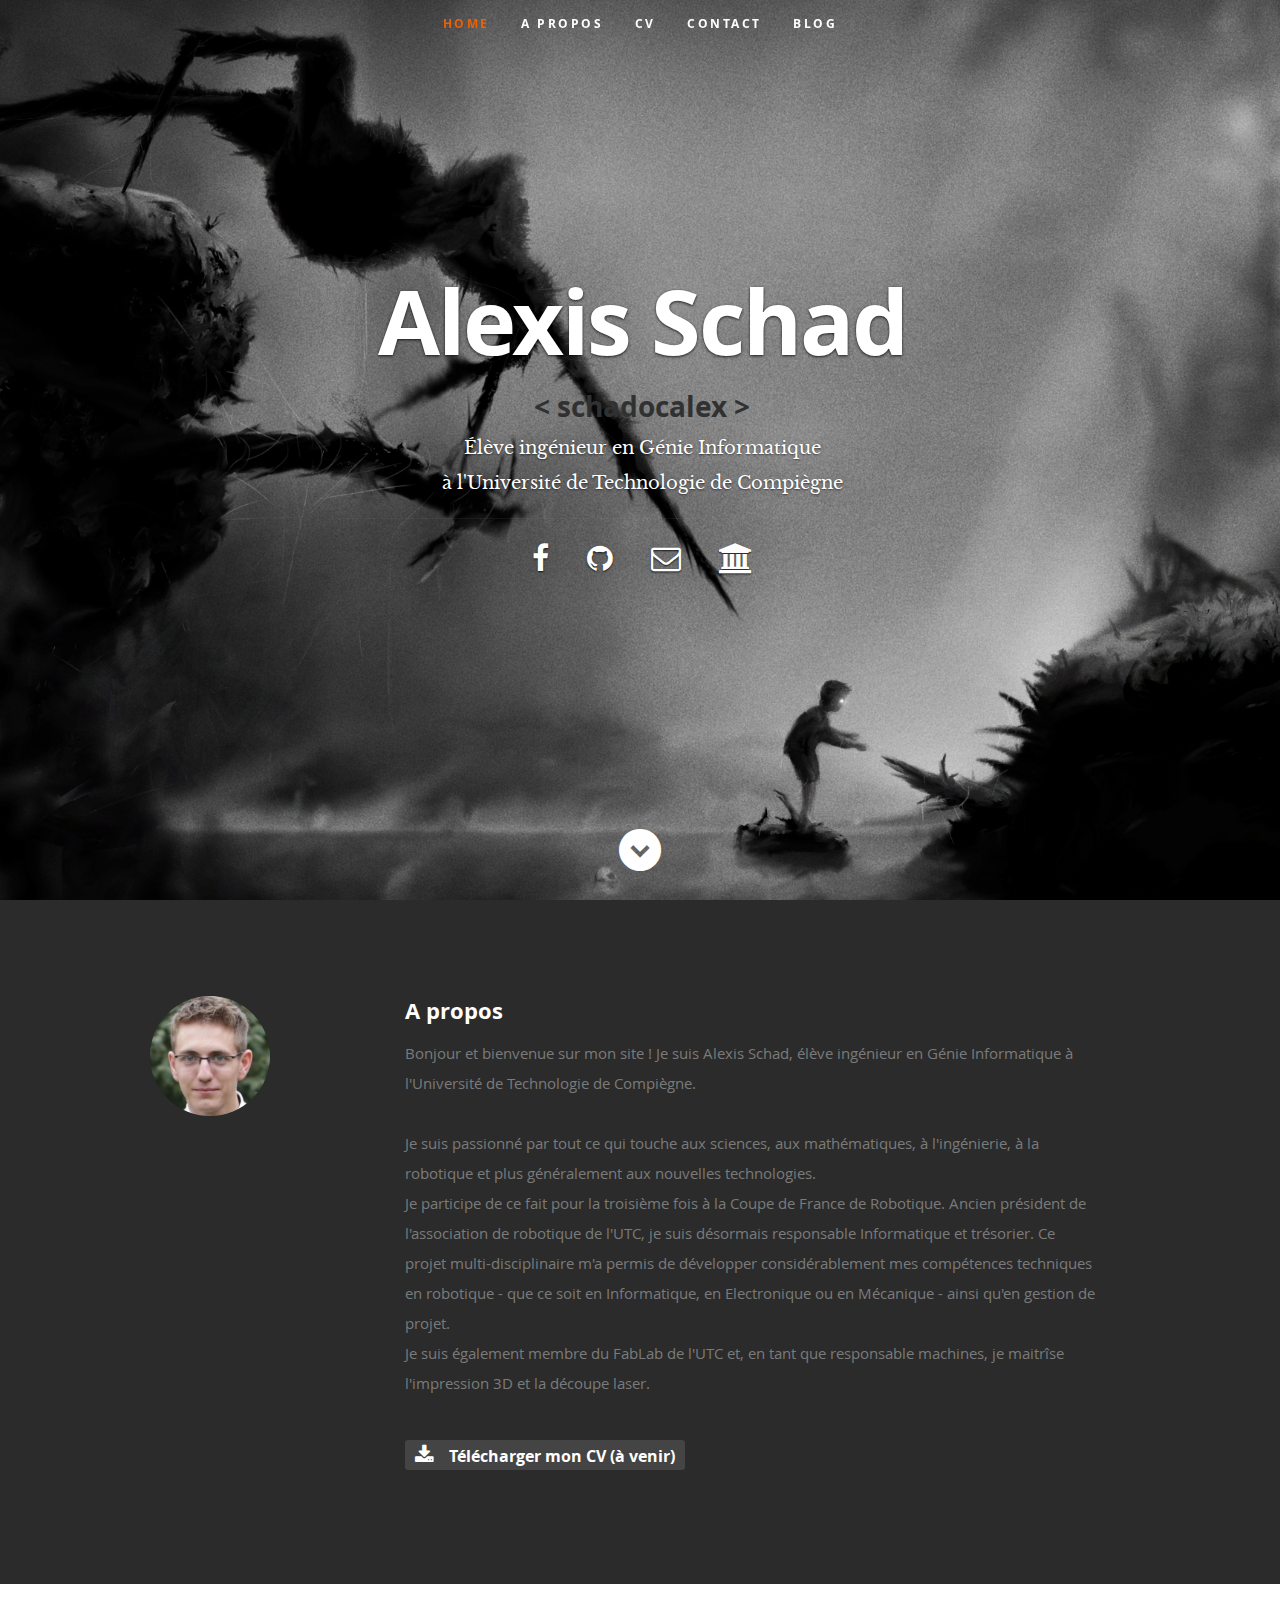
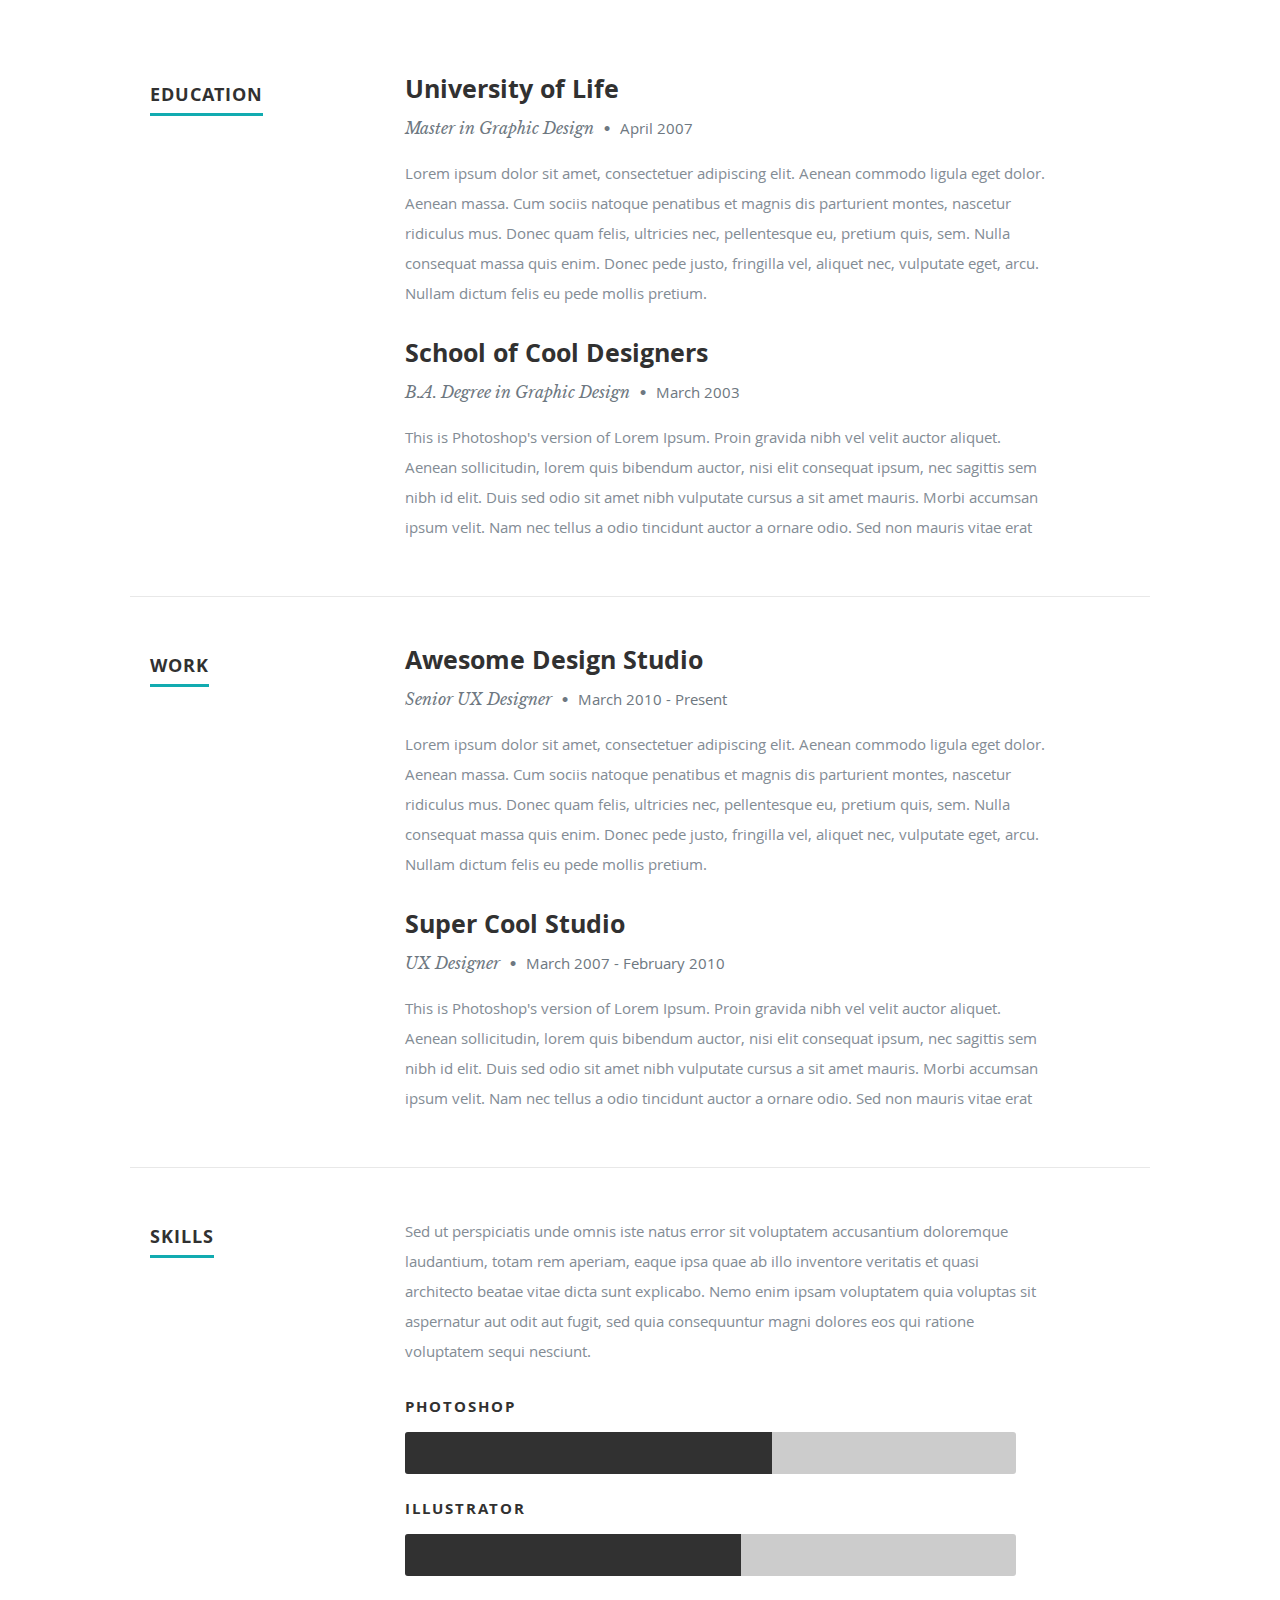
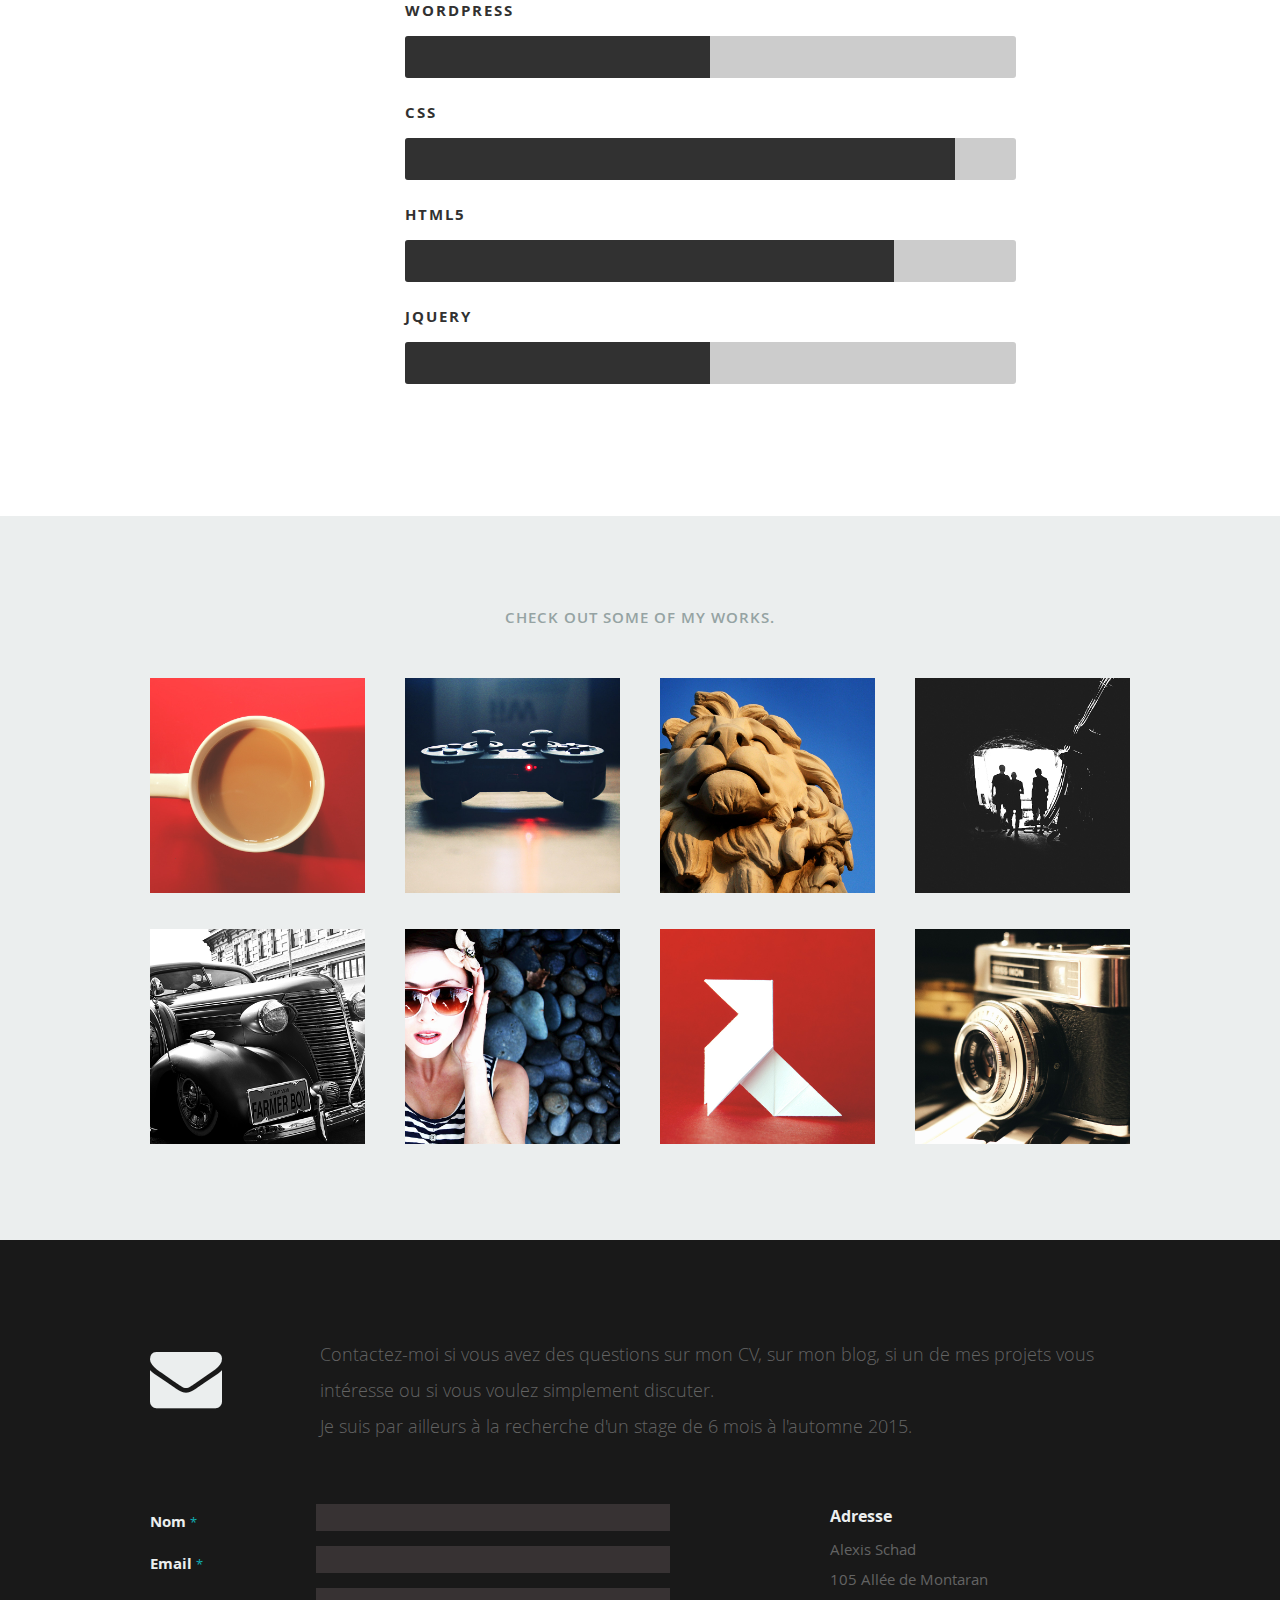
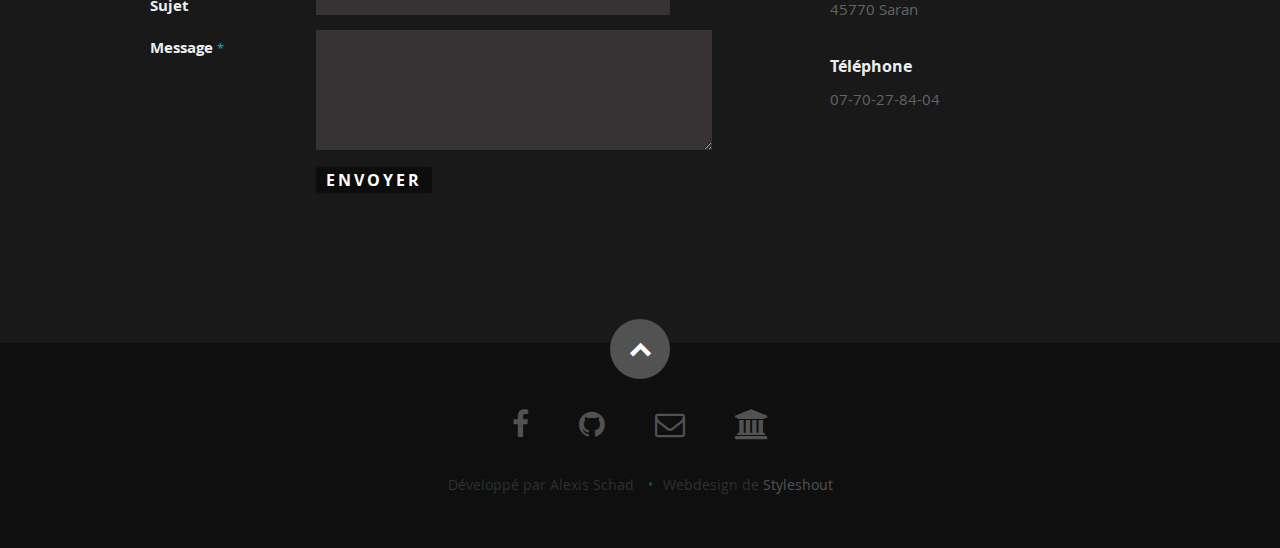
==== commit 1d148dcd: "Première structure du blog" ====
--- a/index.html
+++ b/index.html
@@ -7,7 +7,7 @@
    <!--- Basic Page Needs
    ================================================== -->
    <meta charset="utf-8">
-	<title>Alexis Schad</title>
+	<title>Alexis Schad - Home</title>
 	<meta name="description" content="">
 	<meta name="author" content="">
 
@@ -100,7 +100,7 @@
                à l'ingénierie, à la robotique et plus généralement aux nouvelles technologies. <br/>
                Je participe de ce fait pour la troisième fois à la Coupe de France de Robotique.
                Ancien président de l'association de robotique de l'UTC, je suis désormais responsable Informatique et trésorier. Ce projet multi-disciplinaire m'a permis de développer considérablement mes compétences
-               techniques en robotique, que ce soit en Informatique, en Electronique ou en Mécanique, ainsi
+               techniques en robotique - que ce soit en Informatique, en Electronique ou en Mécanique - ainsi
                qu'en gestion de projet.<br />
                Je suis également membre du FabLab de l'UTC et, en tant que responsable machines, je maitrîse
                l'impression 3D et la découpe laser.
--- a/css/default.css
+++ b/css/default.css
@@ -463,13 +463,13 @@
 input[type="submit"],
 input[type="reset"],
 input[type="button"] {
-   font: 16px/30px 'opensans-bold', sans-serif;
+   font: 16px/16px 'opensans-bold', sans-serif;
    background: #11ABB0;
    display: inline-block;
 	text-decoration: none;
    letter-spacing: 0;
    color: #fff;
-	padding: 12px 20px;
+	padding: 5px 10px;
 	margin-bottom: 18px;
    border: none;
    cursor: pointer;
@@ -535,7 +535,7 @@
 textarea,
 select {
    display: block;
-   padding: 18px 15px;
+   padding: 5px 10px;
    margin: 0 0 24px 0;
    border: 0;
    outline: none;
@@ -543,7 +543,7 @@
    min-width: 225px;
 	max-width: 100%;
    font-size: 15px;
-   line-height: 24px;
+   line-height: 15px;
 	color: #647373;
 	background: #D3D9D9;
 
